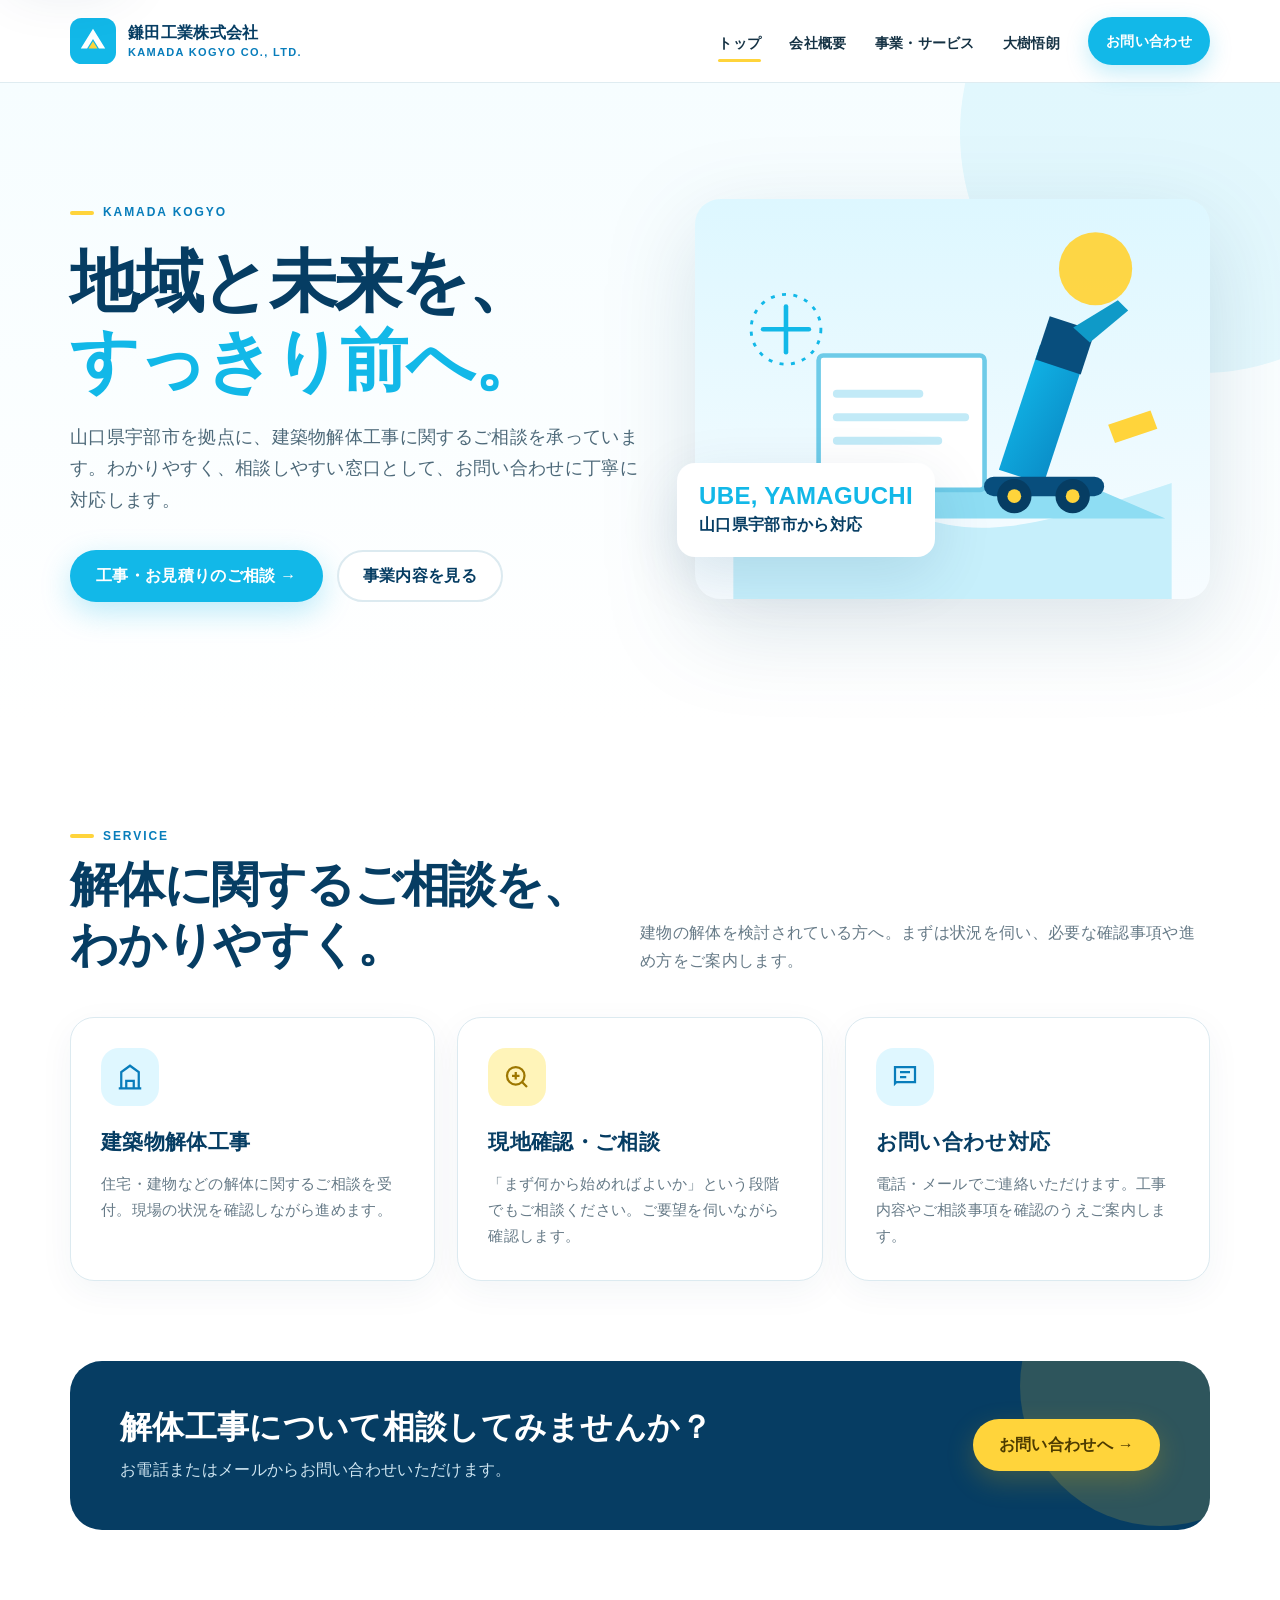
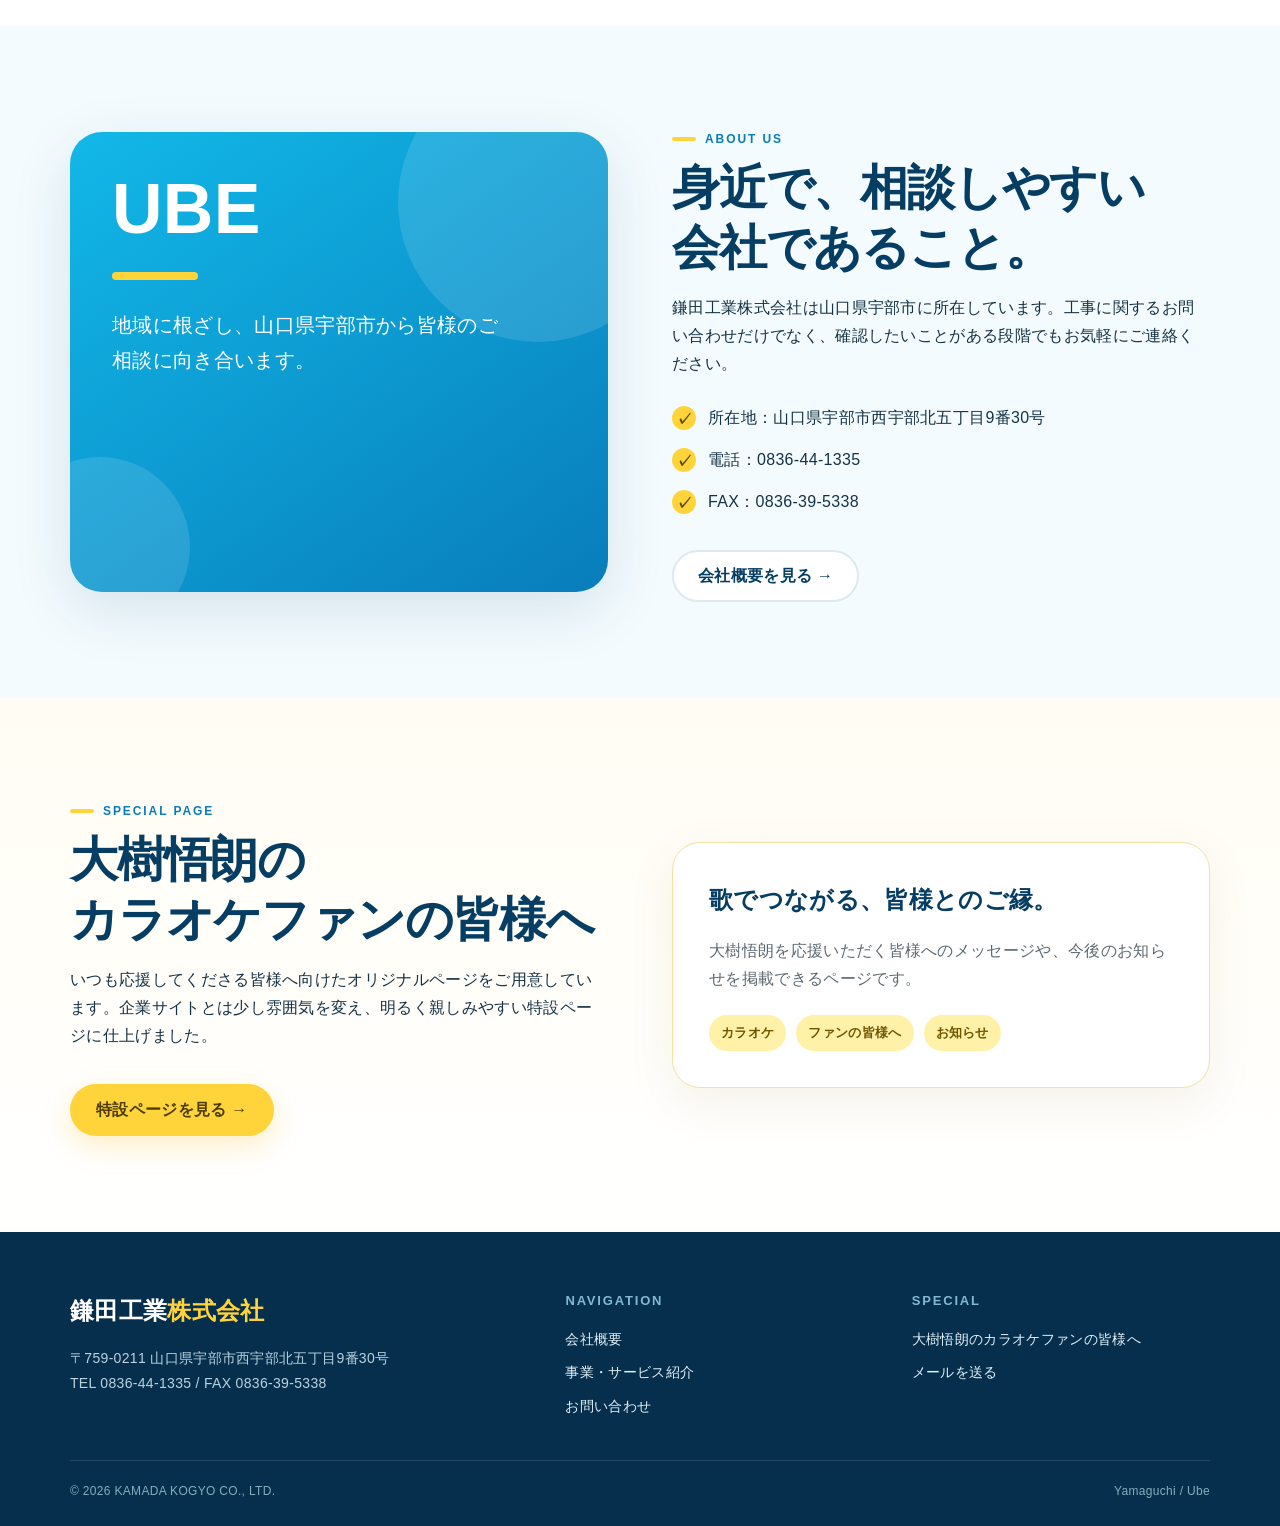
==== index.html @ 9b5a7786 "Add files via upload" ====
<!doctype html><html lang="ja"><head><meta charset="utf-8"><meta name="viewport" content="width=device-width,initial-scale=1"><meta name="description" content="山口県宇部市の鎌田工業株式会社。建築物解体工事に関するご相談を承ります。"><title>鎌田工業株式会社｜山口県宇部市</title><link rel="icon" href="assets/img/logo-mark.svg" type="image/svg+xml"><link rel="stylesheet" href="assets/css/style.css"></head><body>
<a class="skip-link" href="#main">本文へ移動</a>
<header class="site-header"><div class="container header-inner"><a class="brand" href="index.html"><img src="assets/img/logo-mark.svg" alt=""><span class="brand-text">鎌田工業株式会社<small>KAMADA KOGYO CO., LTD.</small></span></a><button class="menu-btn" aria-label="メニューを開く" aria-expanded="false"><span></span></button><nav class="nav" aria-label="メインナビゲーション"><a href="index.html" aria-current="page">トップ</a><a href="company.html">会社概要</a><a href="services.html">事業・サービス</a><a href="karaoke.html">大樹悟朗</a><a class="nav-contact" href="contact.html">お問い合わせ</a></nav></div></header>
<main id="main">
<section class="hero"><div class="container hero-grid"><div><div class="eyebrow">KAMADA KOGYO</div><h1>地域と未来を、<br><span class="accent">すっきり前へ。</span></h1><p class="hero-copy">山口県宇部市を拠点に、建築物解体工事に関するご相談を承っています。わかりやすく、相談しやすい窓口として、お問い合わせに丁寧に対応します。</p><div class="hero-actions"><a class="btn btn-primary" href="contact.html">工事・お見積りのご相談 →</a><a class="btn btn-secondary" href="services.html">事業内容を見る</a></div></div><div class="hero-art"><img src="assets/img/hero-illustration.svg" alt="建物と重機をモチーフにしたイラスト"><div class="hero-badge"><strong>UBE, YAMAGUCHI</strong>山口県宇部市から対応</div></div></div></section>
<section class="section"><div class="container"><div class="section-head reveal"><div><div class="eyebrow">SERVICE</div><h2 class="section-title">解体に関するご相談を、<br>わかりやすく。</h2></div><p class="section-lead">建物の解体を検討されている方へ。まずは状況を伺い、必要な確認事項や進め方をご案内します。</p></div><div class="cards"><article class="card reveal"><div class="icon-box"><svg width="30" height="30" viewBox="0 0 24 24" fill="none" stroke="currentColor" stroke-width="1.8"><path d="M3 21h18M5 21V8l7-5 7 5v13M9 21v-6h6v6"/></svg></div><h3>建築物解体工事</h3><p>住宅・建物などの解体に関するご相談を受付。現場の状況を確認しながら進めます。</p></article><article class="card reveal"><div class="icon-box yellow"><svg width="30" height="30" viewBox="0 0 24 24" fill="none" stroke="currentColor" stroke-width="1.8"><circle cx="11" cy="11" r="7"/><path d="m20 20-4-4M11 8v6M8 11h6"/></svg></div><h3>現地確認・ご相談</h3><p>「まず何から始めればよいか」という段階でもご相談ください。ご要望を伺いながら確認します。</p></article><article class="card reveal"><div class="icon-box"><svg width="30" height="30" viewBox="0 0 24 24" fill="none" stroke="currentColor" stroke-width="1.8"><path d="M4 4h16v12H5.2L4 17.2V4Z"/><path d="M8 8h8M8 12h5"/></svg></div><h3>お問い合わせ対応</h3><p>電話・メールでご連絡いただけます。工事内容やご相談事項を確認のうえご案内します。</p></article></div>
<div class="cta reveal"><div><h2>解体工事について相談してみませんか？</h2><p>お電話またはメールからお問い合わせいただけます。</p></div><a class="btn btn-yellow" href="contact.html">お問い合わせへ →</a></div></div></section>
<section class="section section-alt"><div class="container split"><div class="visual-panel reveal"><div class="big">UBE</div><div class="line"></div><p>地域に根ざし、山口県宇部市から皆様のご相談に向き合います。</p></div><div class="reveal"><div class="eyebrow">ABOUT US</div><h2 class="section-title">身近で、相談しやすい<br>会社であること。</h2><p>鎌田工業株式会社は山口県宇部市に所在しています。工事に関するお問い合わせだけでなく、確認したいことがある段階でもお気軽にご連絡ください。</p><ul class="list-check"><li>所在地：山口県宇部市西宇部北五丁目9番30号</li><li>電話：0836-44-1335</li><li>FAX：0836-39-5338</li></ul><div class="hero-actions"><a class="btn btn-secondary" href="company.html">会社概要を見る →</a></div></div></div></section>
<section class="section section-yellow"><div class="container split"><div class="reveal"><div class="eyebrow">SPECIAL PAGE</div><h2 class="section-title">大樹悟朗の<br>カラオケファンの皆様へ</h2><p>いつも応援してくださる皆様へ向けたオリジナルページをご用意しています。企業サイトとは少し雰囲気を変え、明るく親しみやすい特設ページに仕上げました。</p><div class="hero-actions"><a class="btn btn-yellow" href="karaoke.html">特設ページを見る →</a></div></div><div class="karaoke-message reveal"><h2>歌でつながる、皆様とのご縁。</h2><p>大樹悟朗を応援いただく皆様へのメッセージや、今後のお知らせを掲載できるページです。</p><div class="karaoke-tags"><span class="tag">カラオケ</span><span class="tag">ファンの皆様へ</span><span class="tag">お知らせ</span></div></div></div></section>
</main>
<footer class="site-footer"><div class="container"><div class="footer-grid"><div><div class="footer-brand">鎌田工業<span>株式会社</span></div><p class="footer-copy">〒759-0211 山口県宇部市西宇部北五丁目9番30号<br>TEL 0836-44-1335 / FAX 0836-39-5338</p></div><div><div class="footer-title">Navigation</div><div class="footer-links"><a href="company.html">会社概要</a><a href="services.html">事業・サービス紹介</a><a href="contact.html">お問い合わせ</a></div></div><div><div class="footer-title">Special</div><div class="footer-links"><a href="karaoke.html">大樹悟朗のカラオケファンの皆様へ</a><a href="mailto:spqg9fp9@honey.ocn.ne.jp">メールを送る</a></div></div></div><div class="footer-bottom"><span>© <span data-year></span> KAMADA KOGYO CO., LTD.</span><span>Yamaguchi / Ube</span></div></div></footer><script src="assets/js/main.js"></script></body></html>
---- assets/css/style.css ----
:root {
  --blue-900:#063d63;
  --blue-800:#07547e;
  --blue-700:#087dbb;
  --blue-500:#12b8e8;
  --blue-300:#79daf3;
  --blue-100:#dff7ff;
  --blue-050:#f3fbfe;
  --yellow:#ffd43b;
  --yellow-deep:#f0b400;
  --ink:#153244;
  --muted:#667a87;
  --line:#dceaf0;
  --white:#fff;
  --shadow:0 18px 60px rgba(6,61,99,.12);
  --radius:24px;
  --radius-sm:16px;
  --container:min(1140px, calc(100% - 40px));
}
*{box-sizing:border-box}
html{scroll-behavior:smooth}
body{margin:0;font-family:-apple-system,BlinkMacSystemFont,"Hiragino Kaku Gothic ProN","Yu Gothic",Meiryo,sans-serif;color:var(--ink);background:#fff;line-height:1.75;letter-spacing:.02em}
a{color:inherit;text-decoration:none}
img,svg{display:block;max-width:100%}
button,input,textarea,select{font:inherit}
.container{width:var(--container);margin-inline:auto}
.skip-link{position:fixed;left:12px;top:-80px;background:#fff;padding:10px 14px;z-index:1000;border-radius:8px;box-shadow:var(--shadow)}
.skip-link:focus{top:12px}
.site-header{position:sticky;top:0;z-index:100;background:rgba(255,255,255,.92);backdrop-filter:blur(16px);border-bottom:1px solid rgba(220,234,240,.9)}
.header-inner{min-height:82px;display:flex;align-items:center;justify-content:space-between;gap:24px}
.brand{display:flex;align-items:center;gap:12px;font-weight:900;line-height:1.1;color:var(--blue-900)}
.brand img{width:46px;height:46px}
.brand small{display:block;color:var(--blue-700);font-size:11px;letter-spacing:.12em;margin-top:5px;font-weight:800}
.nav{display:flex;align-items:center;gap:28px;font-size:14px;font-weight:800}
.nav a{position:relative;padding:29px 0 25px}
.nav a::after{content:"";position:absolute;left:0;right:100%;bottom:18px;height:3px;border-radius:2px;background:var(--yellow);transition:.25s}
.nav a:hover::after,.nav a[aria-current="page"]::after{right:0}
.nav-contact{background:var(--blue-500);color:white!important;padding:12px 18px!important;border-radius:999px;box-shadow:0 8px 22px rgba(18,184,232,.25)}
.nav-contact::after{display:none}
.menu-btn{display:none;border:0;background:var(--blue-100);width:46px;height:46px;border-radius:14px;align-items:center;justify-content:center;cursor:pointer;color:var(--blue-900)}
.menu-btn span,.menu-btn::before,.menu-btn::after{content:"";display:block;width:22px;height:2px;background:currentColor;border-radius:2px;transition:.25s}
.menu-btn span{margin:5px 0}
.menu-btn.active span{opacity:0}
.menu-btn.active::before{transform:translateY(7px) rotate(45deg)}
.menu-btn.active::after{transform:translateY(-7px) rotate(-45deg)}
.hero{overflow:hidden;background:linear-gradient(180deg,#f6fdff 0%,#fff 100%);position:relative}
.hero::before{content:"";position:absolute;width:480px;height:480px;border-radius:50%;background:rgba(18,184,232,.09);right:-160px;top:-190px}
.hero-grid{min-height:640px;display:grid;grid-template-columns:1.05fr .95fr;align-items:center;gap:56px;padding:76px 0 84px}
.eyebrow{display:inline-flex;align-items:center;gap:9px;font-size:12px;font-weight:900;letter-spacing:.16em;color:var(--blue-700);text-transform:uppercase}
.eyebrow::before{content:"";width:24px;height:4px;border-radius:4px;background:var(--yellow)}
h1{font-size:clamp(38px,6vw,68px);line-height:1.16;letter-spacing:-.035em;margin:18px 0 22px;color:var(--blue-900)}
.hero h1 .accent{color:var(--blue-500);position:relative;display:inline-block}
.hero h1 .accent::after{content:"";position:absolute;left:2px;right:2px;bottom:4px;height:12px;background:var(--yellow);z-index:-1;opacity:.75}
.hero-copy{font-size:18px;max-width:650px;color:#4d6979}
.hero-actions{display:flex;flex-wrap:wrap;gap:14px;margin-top:34px}
.btn{display:inline-flex;align-items:center;justify-content:center;gap:10px;min-height:52px;padding:0 24px;border-radius:999px;font-weight:900;border:2px solid transparent;transition:.2s;cursor:pointer}
.btn:hover{transform:translateY(-2px)}
.btn-primary{background:var(--blue-500);color:white;box-shadow:0 10px 30px rgba(18,184,232,.28)}
.btn-secondary{background:white;border-color:var(--line);color:var(--blue-900)}
.btn-yellow{background:var(--yellow);color:#4d3b00;box-shadow:0 10px 28px rgba(240,180,0,.22)}
.hero-art{position:relative}
.hero-art img{width:100%;filter:drop-shadow(0 28px 45px rgba(6,61,99,.14))}
.hero-badge{position:absolute;left:-18px;bottom:42px;background:white;padding:18px 22px;border-radius:18px;box-shadow:var(--shadow);font-weight:900;color:var(--blue-900)}
.hero-badge strong{display:block;color:var(--blue-500);font-size:24px;line-height:1.25}
.section{padding:96px 0}
.section-alt{background:var(--blue-050)}
.section-yellow{background:linear-gradient(180deg,#fffdf3 0%,#fff 100%)}
.section-head{display:flex;justify-content:space-between;align-items:end;gap:30px;margin-bottom:42px}
.section-title{margin:8px 0 0;font-size:clamp(30px,4.8vw,48px);line-height:1.25;letter-spacing:-.025em;color:var(--blue-900)}
.section-lead{max-width:570px;color:var(--muted);margin:0}
.cards{display:grid;grid-template-columns:repeat(3,1fr);gap:22px}
.card{background:white;border:1px solid var(--line);border-radius:var(--radius);padding:30px;box-shadow:0 10px 35px rgba(6,61,99,.05);transition:.25s}
.card:hover{transform:translateY(-4px);box-shadow:var(--shadow)}
.icon-box{width:58px;height:58px;border-radius:18px;background:var(--blue-100);display:grid;place-items:center;margin-bottom:18px;color:var(--blue-700)}
.icon-box.yellow{background:#fff4b9;color:#9d7700}
.card h3{font-size:21px;margin:0 0 10px;color:var(--blue-900)}
.card p{margin:0;color:var(--muted);font-size:15px}
.split{display:grid;grid-template-columns:1fr 1fr;gap:64px;align-items:center}
.visual-panel{min-height:460px;border-radius:32px;background:linear-gradient(145deg,var(--blue-500),var(--blue-700));position:relative;overflow:hidden;padding:42px;color:white;box-shadow:var(--shadow)}
.visual-panel::before,.visual-panel::after{content:"";position:absolute;border-radius:50%;background:rgba(255,255,255,.12)}
.visual-panel::before{width:280px;height:280px;right:-70px;top:-70px}
.visual-panel::after{width:180px;height:180px;left:-60px;bottom:-45px}
.visual-panel .big{font-size:70px;font-weight:900;line-height:1;position:relative;z-index:1}
.visual-panel .line{width:86px;height:8px;border-radius:999px;background:var(--yellow);margin:28px 0;position:relative;z-index:1}
.visual-panel p{font-size:20px;max-width:390px;position:relative;z-index:1;margin:0}
.list-check{list-style:none;padding:0;margin:26px 0 0;display:grid;gap:14px}
.list-check li{display:flex;gap:12px;align-items:flex-start}
.list-check li::before{content:"✓";flex:0 0 24px;height:24px;border-radius:50%;display:grid;place-items:center;background:var(--yellow);font-weight:900;color:#614a00;margin-top:2px}
.cta{margin-top:80px;background:var(--blue-900);border-radius:32px;padding:46px 50px;color:white;display:flex;align-items:center;justify-content:space-between;gap:30px;overflow:hidden;position:relative}
.cta::after{content:"";position:absolute;width:280px;height:280px;border-radius:50%;right:-90px;top:-115px;background:rgba(255,212,59,.16)}
.cta h2{margin:0 0 8px;font-size:32px;line-height:1.3;position:relative;z-index:1}
.cta p{margin:0;color:#cee5f1;position:relative;z-index:1}
.cta .btn{position:relative;z-index:1;white-space:nowrap}
.page-hero{background:linear-gradient(135deg,var(--blue-050),#fff);padding:84px 0 66px;border-bottom:1px solid var(--line)}
.page-hero h1{font-size:clamp(38px,5.5vw,58px);margin-bottom:12px}
.breadcrumb{font-size:13px;color:var(--muted);display:flex;gap:8px;flex-wrap:wrap;margin-bottom:16px}
.breadcrumb a{color:var(--blue-700);font-weight:700}
.data-table{width:100%;border-collapse:separate;border-spacing:0;border:1px solid var(--line);border-radius:20px;overflow:hidden;background:white}
.data-table th,.data-table td{padding:20px 24px;border-bottom:1px solid var(--line);vertical-align:top}
.data-table tr:last-child th,.data-table tr:last-child td{border-bottom:0}
.data-table th{width:190px;background:var(--blue-050);text-align:left;color:var(--blue-900)}
.map-card{margin-top:28px;padding:26px;background:white;border:1px solid var(--line);border-radius:20px}
.map-card h3{margin:0 0 8px}
.service-block{display:grid;grid-template-columns:100px 1fr;gap:28px;padding:34px 0;border-bottom:1px solid var(--line)}
.service-block:last-child{border-bottom:0}
.service-no{font-size:54px;font-weight:900;color:var(--blue-100);line-height:1}
.service-block h2{margin:0 0 10px;font-size:28px;color:var(--blue-900)}
.service-block p{margin:0;color:var(--muted)}
.flow{display:grid;grid-template-columns:repeat(4,1fr);gap:18px;counter-reset:step}
.flow-item{background:white;border:1px solid var(--line);border-radius:20px;padding:26px;position:relative}
.flow-item::before{counter-increment:step;content:"0" counter(step);display:block;font-size:13px;font-weight:900;color:var(--blue-500);letter-spacing:.12em;margin-bottom:13px}
.flow-item h3{margin:0 0 7px;color:var(--blue-900)}
.flow-item p{margin:0;color:var(--muted);font-size:14px}
.contact-grid{display:grid;grid-template-columns:.85fr 1.15fr;gap:38px;align-items:start}
.contact-panel{background:var(--blue-900);color:white;border-radius:28px;padding:34px;position:sticky;top:112px}
.contact-panel h2{margin:0 0 14px;font-size:28px}
.contact-panel p{color:#cfe3ef;margin-bottom:26px}
.contact-link{display:flex;align-items:center;gap:14px;background:rgba(255,255,255,.08);border:1px solid rgba(255,255,255,.14);padding:18px;border-radius:16px;margin-top:12px}
.contact-link strong{display:block;font-size:18px}.contact-link small{color:#cfe3ef}
.form-card{background:white;border:1px solid var(--line);border-radius:28px;padding:36px;box-shadow:0 12px 40px rgba(6,61,99,.06)}
.form-row{display:grid;grid-template-columns:1fr 1fr;gap:18px}
.field{margin-bottom:20px}
.field label{display:block;font-weight:800;margin-bottom:8px;color:var(--blue-900)}
.required{color:#d34848;font-size:12px;margin-left:6px}
.field input,.field textarea,.field select{width:100%;border:1px solid #cbdde5;border-radius:13px;padding:13px 15px;background:#fbfdfe;color:var(--ink);outline:none;transition:.2s}
.field input:focus,.field textarea:focus,.field select:focus{border-color:var(--blue-500);box-shadow:0 0 0 4px rgba(18,184,232,.1);background:white}
.field textarea{min-height:180px;resize:vertical}
.form-note{font-size:13px;color:var(--muted);margin-top:15px}
.karaoke-hero{background:linear-gradient(135deg,#f0fbff 0%,#fff9cf 100%);overflow:hidden}
.karaoke-grid{min-height:620px;display:grid;grid-template-columns:1fr 1fr;align-items:center;gap:48px;padding:70px 0}
.karaoke-title{font-size:clamp(42px,6vw,72px);line-height:1.05;margin:12px 0 24px;color:var(--blue-900)}
.karaoke-title span{display:block;color:var(--yellow-deep);font-size:.52em;letter-spacing:.03em;margin-top:12px}
.karaoke-message{background:white;border:1px solid #f1e2a3;border-radius:28px;padding:36px;box-shadow:0 15px 48px rgba(117,87,0,.08)}
.karaoke-message h2{margin:0 0 14px;color:var(--blue-900)}
.karaoke-message p{color:#5d6970}
.karaoke-tags{display:flex;gap:10px;flex-wrap:wrap;margin-top:22px}
.tag{padding:7px 12px;border-radius:999px;background:#fff2a8;font-size:13px;font-weight:800;color:#715600}
.notice-box{border:1px dashed var(--blue-300);background:var(--blue-050);border-radius:18px;padding:22px;color:var(--muted)}
.site-footer{background:#052f4d;color:white;padding:58px 0 24px;margin-top:0}
.footer-grid{display:grid;grid-template-columns:1.2fr .8fr .8fr;gap:48px}
.footer-brand{font-size:24px;font-weight:900;margin-bottom:12px}.footer-brand span{color:var(--yellow)}
.footer-copy{color:#bad3df;font-size:14px;max-width:470px}
.footer-title{font-size:13px;letter-spacing:.14em;text-transform:uppercase;color:#82b9d0;font-weight:900;margin-bottom:14px}
.footer-links{display:grid;gap:9px;font-size:14px;color:#e3f2f8}
.footer-bottom{border-top:1px solid rgba(255,255,255,.12);margin-top:42px;padding-top:20px;color:#86aebe;font-size:12px;display:flex;justify-content:space-between;gap:20px;flex-wrap:wrap}
.reveal{opacity:0;transform:translateY(20px);transition:.7s ease}
.reveal.visible{opacity:1;transform:none}
@media (max-width:900px){
  :root{--container:min(100% - 28px, 760px)}
  .header-inner{min-height:72px}.brand img{width:40px;height:40px}.brand{font-size:15px}.brand small{font-size:9px}
  .menu-btn{display:flex;flex-direction:column}.nav{position:absolute;top:72px;left:14px;right:14px;background:white;border:1px solid var(--line);border-radius:20px;padding:12px;box-shadow:var(--shadow);display:none;align-items:stretch;gap:2px}.nav.open{display:flex}.nav a{padding:13px 15px;border-radius:12px}.nav a:hover{background:var(--blue-050)}.nav a::after{display:none}.nav-contact{text-align:center;margin-top:5px}
  .hero-grid,.split,.karaoke-grid,.contact-grid{grid-template-columns:1fr}.hero-grid{padding:58px 0 70px;gap:30px}.hero-art{max-width:650px;margin:auto}.hero-badge{left:10px;bottom:20px}.section{padding:72px 0}.cards{grid-template-columns:1fr}.split{gap:36px}.visual-panel{min-height:360px}.section-head{align-items:start;flex-direction:column}.cta{padding:34px;flex-direction:column;align-items:flex-start}.flow{grid-template-columns:1fr 1fr}.contact-panel{position:static}.footer-grid{grid-template-columns:1fr 1fr}.footer-grid>div:first-child{grid-column:1/-1}
}
@media (max-width:600px){
  :root{--container:calc(100% - 24px)}
  body{font-size:15px}.header-inner{gap:12px}.brand-text{max-width:220px}.hero-grid{min-height:auto}.hero-copy{font-size:16px}.hero-actions .btn{width:100%}.hero-badge{font-size:12px;padding:13px 15px}.hero-badge strong{font-size:18px}.section{padding:58px 0}.section-title{font-size:31px}.card{padding:24px}.visual-panel{min-height:320px;padding:30px}.visual-panel .big{font-size:52px}.visual-panel p{font-size:17px}.cta{margin-top:54px;padding:28px 24px;border-radius:24px}.cta h2{font-size:26px}.cta .btn{width:100%}.page-hero{padding:56px 0 45px}.data-table,.data-table tbody,.data-table tr,.data-table th,.data-table td{display:block}.data-table th{width:auto;padding-bottom:8px;border-bottom:0}.data-table td{padding-top:8px}.service-block{grid-template-columns:1fr;gap:10px}.service-no{font-size:36px}.flow{grid-template-columns:1fr}.form-row{grid-template-columns:1fr;gap:0}.form-card{padding:24px}.karaoke-grid{padding:55px 0}.karaoke-message{padding:26px}.footer-grid{grid-template-columns:1fr}.footer-grid>div:first-child{grid-column:auto}
}
@media (prefers-reduced-motion:reduce){*{scroll-behavior:auto!important}.reveal{opacity:1;transform:none;transition:none}.btn,.card{transition:none}}
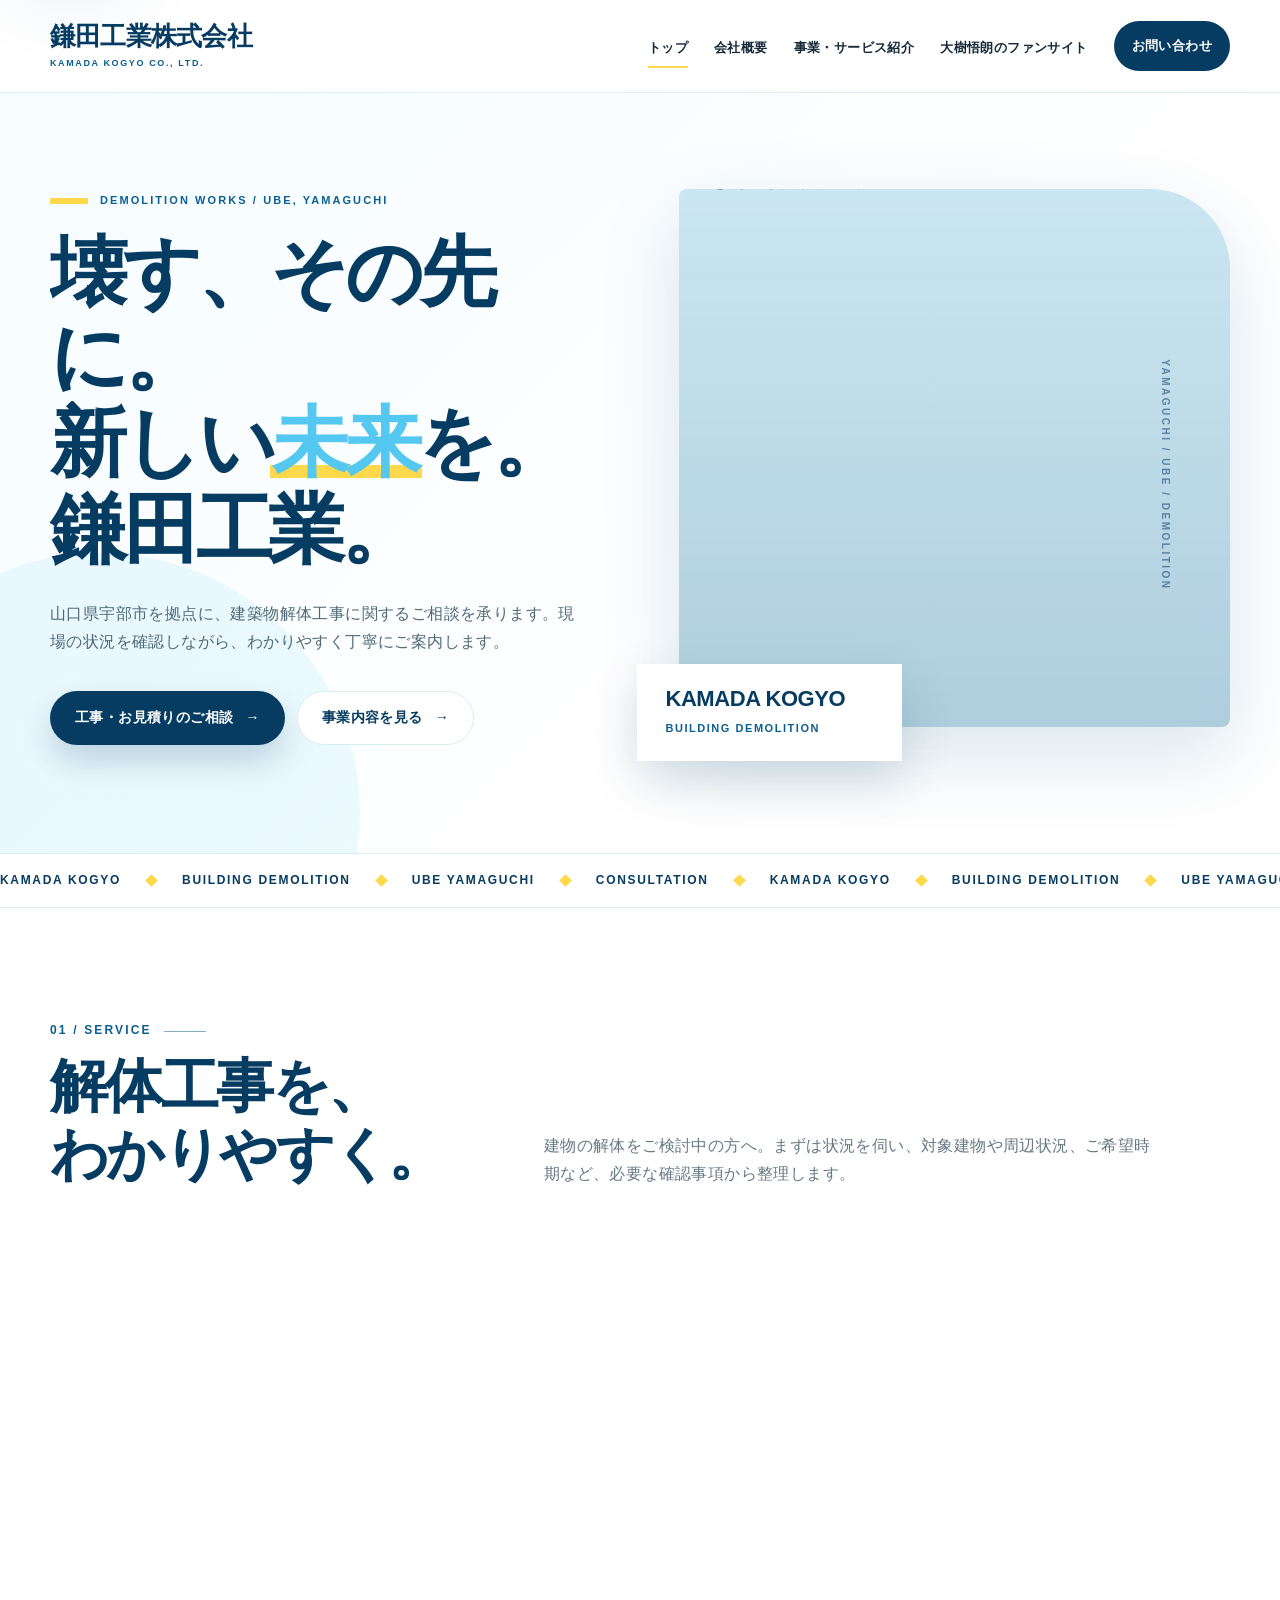
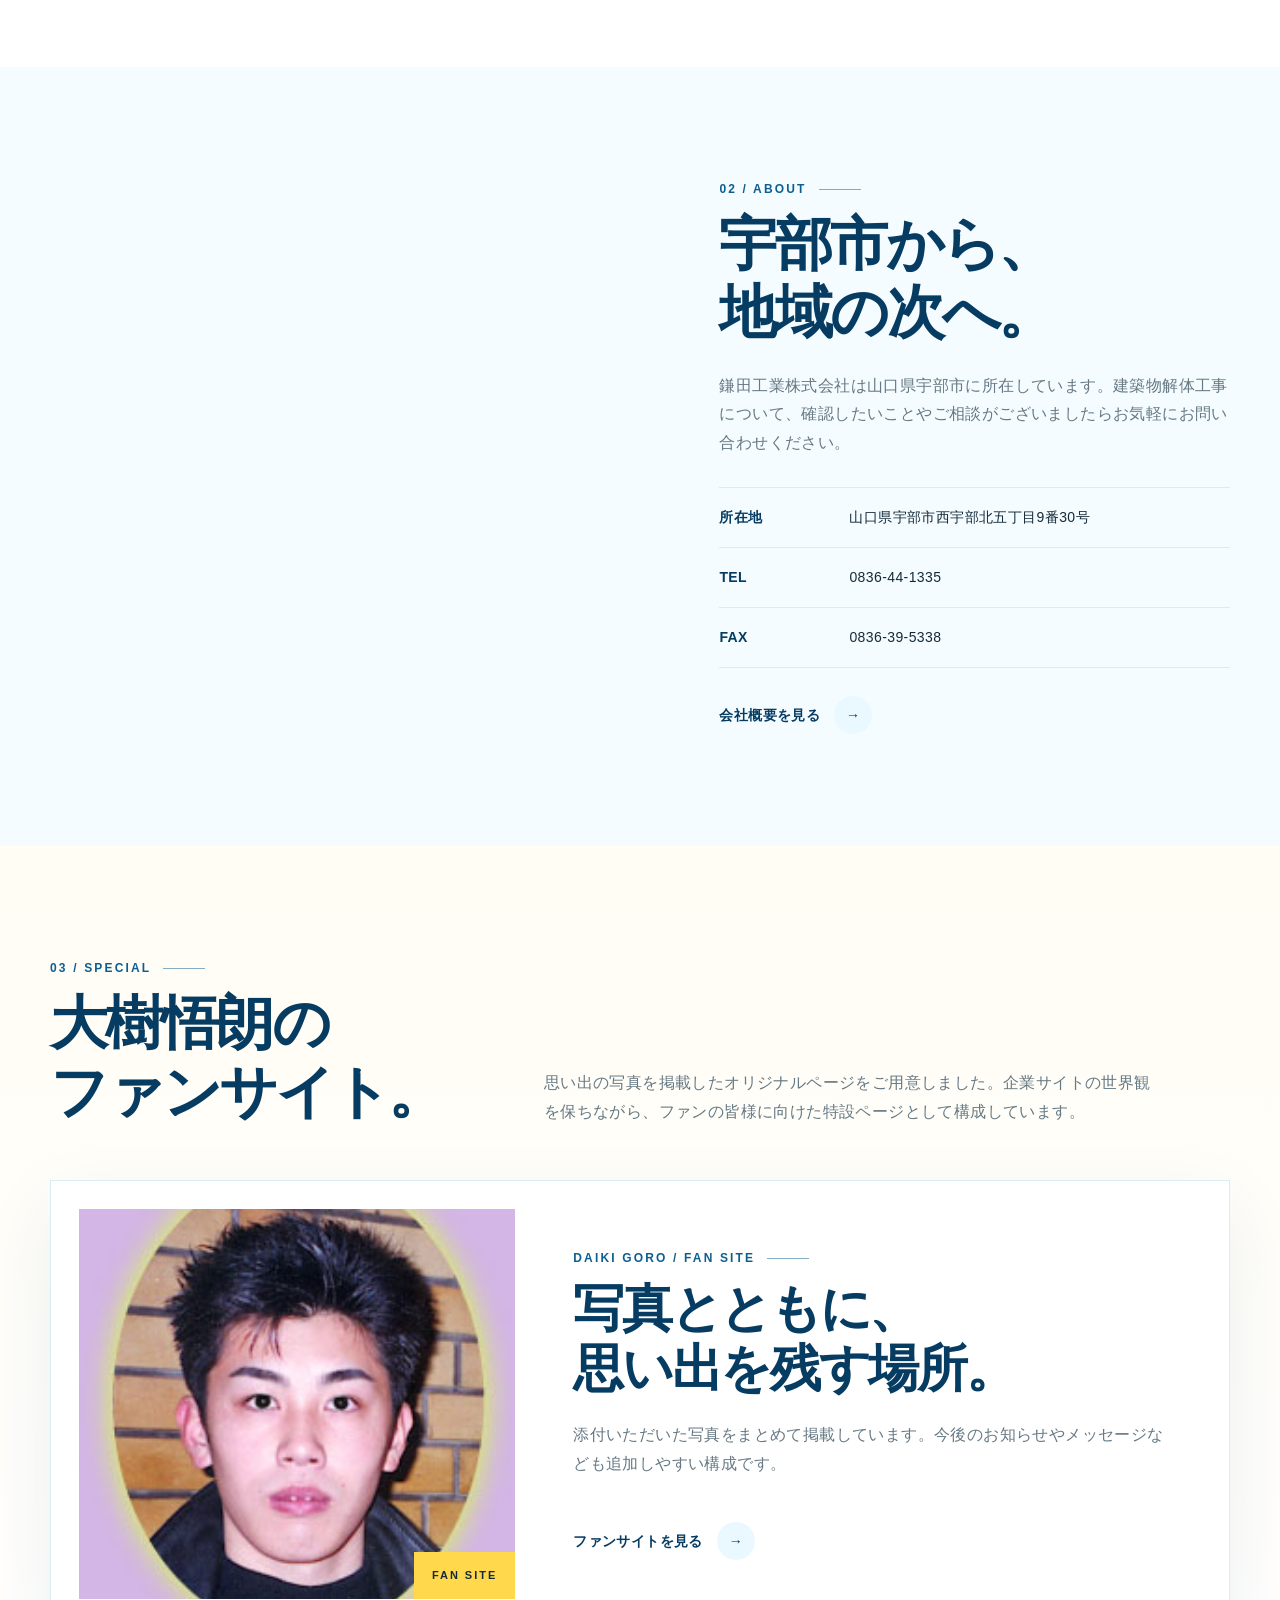
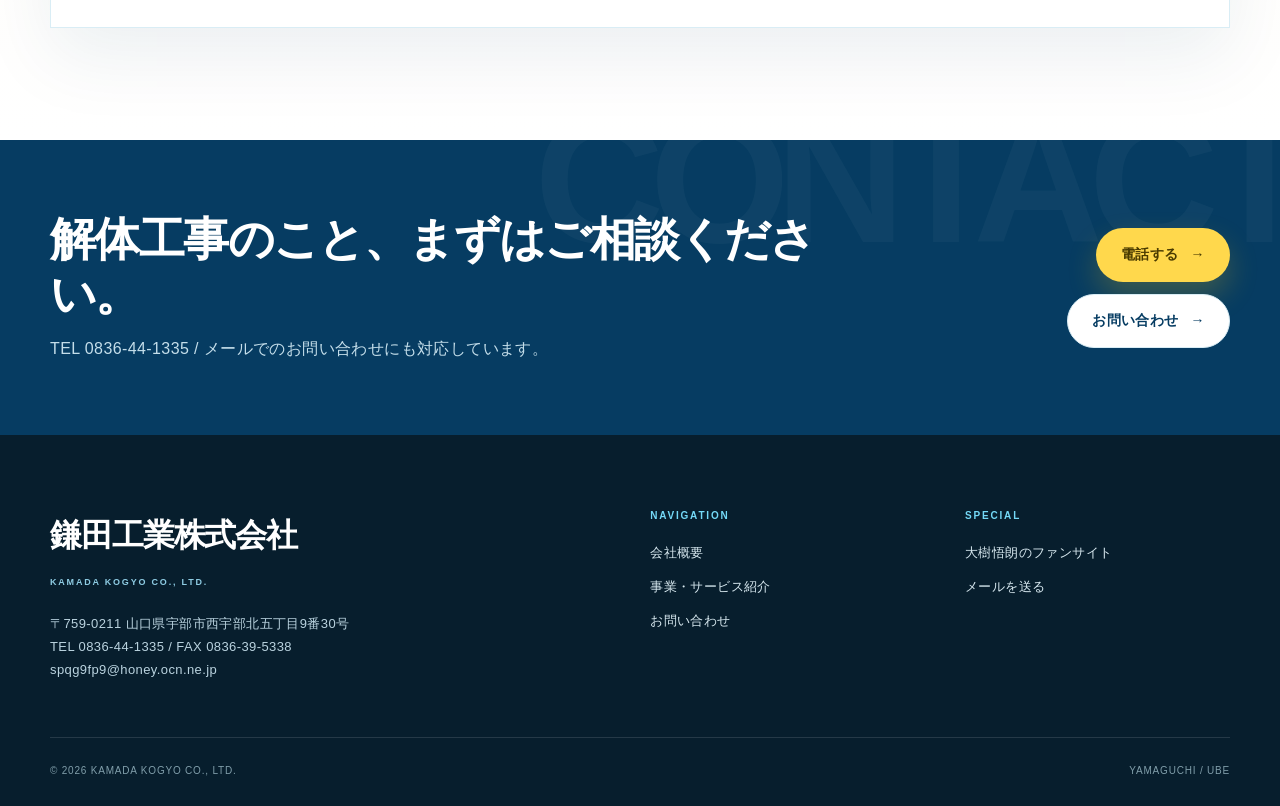
==== commit 8fa146fb: "Add files via upload" ====
--- a/index.html
+++ b/index.html
@@ -1,11 +1,34 @@
-<!doctype html><html lang="ja"><head><meta charset="utf-8"><meta name="viewport" content="width=device-width,initial-scale=1"><meta name="description" content="山口県宇部市の鎌田工業株式会社。建築物解体工事に関するご相談を承ります。"><title>鎌田工業株式会社｜山口県宇部市</title><link rel="icon" href="assets/img/logo-mark.svg" type="image/svg+xml"><link rel="stylesheet" href="assets/css/style.css"></head><body>
-<a class="skip-link" href="#main">本文へ移動</a>
-<header class="site-header"><div class="container header-inner"><a class="brand" href="index.html"><img src="assets/img/logo-mark.svg" alt=""><span class="brand-text">鎌田工業株式会社<small>KAMADA KOGYO CO., LTD.</small></span></a><button class="menu-btn" aria-label="メニューを開く" aria-expanded="false"><span></span></button><nav class="nav" aria-label="メインナビゲーション"><a href="index.html" aria-current="page">トップ</a><a href="company.html">会社概要</a><a href="services.html">事業・サービス</a><a href="karaoke.html">大樹悟朗</a><a class="nav-contact" href="contact.html">お問い合わせ</a></nav></div></header>
+<!doctype html>
+<html lang="ja">
+<head>
+<meta charset="utf-8"><meta name="viewport" content="width=device-width,initial-scale=1">
+<meta name="description" content="山口県宇部市の鎌田工業株式会社。建築物解体工事のご相談・お問い合わせを承ります。">
+<title>鎌田工業株式会社｜山口県宇部市・建築物解体工事</title>
+<link rel="preconnect" href="https://images.unsplash.com">
+<link rel="stylesheet" href="assets/css/style.css">
+</head>
+<body>
+<div class="scroll-progress" aria-hidden="true"></div><a class="skip-link" href="#main">本文へ移動</a>
+<header class="site-header"><div class="container header-inner">
+<a class="brand" href="index.html"><span class="brand-main">鎌田工業株式会社</span><span class="brand-sub">KAMADA KOGYO CO., LTD.</span></a>
+<button class="menu-btn" type="button" aria-label="メニューを開く" aria-expanded="false"><span></span></button>
+<nav class="nav" aria-label="メインナビゲーション"><a href="index.html" aria-current="page">トップ</a><a href="company.html">会社概要</a><a href="services.html">事業・サービス紹介</a><a href="karaoke.html">大樹悟朗のファンサイト</a><a class="nav-contact" href="contact.html">お問い合わせ</a></nav>
+</div></header>
 <main id="main">
-<section class="hero"><div class="container hero-grid"><div><div class="eyebrow">KAMADA KOGYO</div><h1>地域と未来を、<br><span class="accent">すっきり前へ。</span></h1><p class="hero-copy">山口県宇部市を拠点に、建築物解体工事に関するご相談を承っています。わかりやすく、相談しやすい窓口として、お問い合わせに丁寧に対応します。</p><div class="hero-actions"><a class="btn btn-primary" href="contact.html">工事・お見積りのご相談 →</a><a class="btn btn-secondary" href="services.html">事業内容を見る</a></div></div><div class="hero-art"><img src="assets/img/hero-illustration.svg" alt="建物と重機をモチーフにしたイラスト"><div class="hero-badge"><strong>UBE, YAMAGUCHI</strong>山口県宇部市から対応</div></div></div></section>
-<section class="section"><div class="container"><div class="section-head reveal"><div><div class="eyebrow">SERVICE</div><h2 class="section-title">解体に関するご相談を、<br>わかりやすく。</h2></div><p class="section-lead">建物の解体を検討されている方へ。まずは状況を伺い、必要な確認事項や進め方をご案内します。</p></div><div class="cards"><article class="card reveal"><div class="icon-box"><svg width="30" height="30" viewBox="0 0 24 24" fill="none" stroke="currentColor" stroke-width="1.8"><path d="M3 21h18M5 21V8l7-5 7 5v13M9 21v-6h6v6"/></svg></div><h3>建築物解体工事</h3><p>住宅・建物などの解体に関するご相談を受付。現場の状況を確認しながら進めます。</p></article><article class="card reveal"><div class="icon-box yellow"><svg width="30" height="30" viewBox="0 0 24 24" fill="none" stroke="currentColor" stroke-width="1.8"><circle cx="11" cy="11" r="7"/><path d="m20 20-4-4M11 8v6M8 11h6"/></svg></div><h3>現地確認・ご相談</h3><p>「まず何から始めればよいか」という段階でもご相談ください。ご要望を伺いながら確認します。</p></article><article class="card reveal"><div class="icon-box"><svg width="30" height="30" viewBox="0 0 24 24" fill="none" stroke="currentColor" stroke-width="1.8"><path d="M4 4h16v12H5.2L4 17.2V4Z"/><path d="M8 8h8M8 12h5"/></svg></div><h3>お問い合わせ対応</h3><p>電話・メールでご連絡いただけます。工事内容やご相談事項を確認のうえご案内します。</p></article></div>
-<div class="cta reveal"><div><h2>解体工事について相談してみませんか？</h2><p>お電話またはメールからお問い合わせいただけます。</p></div><a class="btn btn-yellow" href="contact.html">お問い合わせへ →</a></div></div></section>
-<section class="section section-alt"><div class="container split"><div class="visual-panel reveal"><div class="big">UBE</div><div class="line"></div><p>地域に根ざし、山口県宇部市から皆様のご相談に向き合います。</p></div><div class="reveal"><div class="eyebrow">ABOUT US</div><h2 class="section-title">身近で、相談しやすい<br>会社であること。</h2><p>鎌田工業株式会社は山口県宇部市に所在しています。工事に関するお問い合わせだけでなく、確認したいことがある段階でもお気軽にご連絡ください。</p><ul class="list-check"><li>所在地：山口県宇部市西宇部北五丁目9番30号</li><li>電話：0836-44-1335</li><li>FAX：0836-39-5338</li></ul><div class="hero-actions"><a class="btn btn-secondary" href="company.html">会社概要を見る →</a></div></div></div></section>
-<section class="section section-yellow"><div class="container split"><div class="reveal"><div class="eyebrow">SPECIAL PAGE</div><h2 class="section-title">大樹悟朗の<br>カラオケファンの皆様へ</h2><p>いつも応援してくださる皆様へ向けたオリジナルページをご用意しています。企業サイトとは少し雰囲気を変え、明るく親しみやすい特設ページに仕上げました。</p><div class="hero-actions"><a class="btn btn-yellow" href="karaoke.html">特設ページを見る →</a></div></div><div class="karaoke-message reveal"><h2>歌でつながる、皆様とのご縁。</h2><p>大樹悟朗を応援いただく皆様へのメッセージや、今後のお知らせを掲載できるページです。</p><div class="karaoke-tags"><span class="tag">カラオケ</span><span class="tag">ファンの皆様へ</span><span class="tag">お知らせ</span></div></div></div></section>
+<section class="home-hero"><div class="container hero-grid">
+<div class="hero-copy"><div class="kicker">DEMOLITION WORKS / UBE, YAMAGUCHI</div>
+<h1 class="hero-title"><span class="hero-line"><span>壊す、その先に。</span></span><span class="hero-line"><span>新しい<span class="highlight">未来</span>を。</span></span><span class="hero-line"><span>鎌田工業。</span></span></h1>
+<p class="hero-description">山口県宇部市を拠点に、建築物解体工事に関するご相談を承ります。現場の状況を確認しながら、わかりやすく丁寧にご案内します。</p>
+<div class="hero-actions"><a class="btn btn-primary" href="contact.html">工事・お見積りのご相談 <span class="arrow">→</span></a><a class="btn btn-outline" href="services.html">事業内容を見る <span class="arrow">→</span></a></div></div>
+<div class="hero-media"><div class="hero-yellow-block"></div><div class="hero-photo-frame"><img data-parallax=".025" src="https://images.unsplash.com/photo-1616551569669-b60598758c4f?auto=format&amp;fit=crop&amp;w=1600&amp;q=82" alt="重機を使用した解体現場のイメージ"></div><div class="hero-label"><strong>KAMADA KOGYO</strong><span>BUILDING DEMOLITION</span></div><div class="hero-sideword">YAMAGUCHI / UBE / DEMOLITION</div></div>
+</div></section>
+<div class="marquee" aria-hidden="true"><div class="marquee-track"><span>KAMADA KOGYO</span><span>BUILDING DEMOLITION</span><span>UBE YAMAGUCHI</span><span>CONSULTATION</span><span>KAMADA KOGYO</span><span>BUILDING DEMOLITION</span><span>UBE YAMAGUCHI</span><span>CONSULTATION</span></div></div>
+<section class="section"><div class="container"><div class="section-head"><div class="reveal"><div class="section-index">01 / SERVICE</div><h2 class="section-title">解体工事を、<br>わかりやすく。</h2></div><p class="section-lead reveal reveal-delay-1">建物の解体をご検討中の方へ。まずは状況を伺い、対象建物や周辺状況、ご希望時期など、必要な確認事項から整理します。</p></div>
+<div class="service-grid reveal-clip"><a class="service-card" href="services.html"><div class="service-no">01 / DEMOLITION</div><h3>建築物解体工事</h3><p>住宅・建物などの解体に関するご相談を受け付けています。</p></a><a class="service-card" href="services.html"><div class="service-no">02 / SITE CHECK</div><h3>現地確認・条件整理</h3><p>現場の状況や周辺環境、ご希望を確認しながら進め方を整理します。</p></a><a class="service-card" href="contact.html"><div class="service-no">03 / ESTIMATE</div><h3>お見積り・ご相談</h3><p>「何から始めればよいか」という段階でも、お電話・メールからご相談いただけます。</p></a></div></div></section>
+<section class="section section-soft"><div class="container photo-split"><div class="photo-panel reveal-clip"><img data-parallax=".05" src="https://images.unsplash.com/photo-1751989708564-e346e4160718?auto=format&amp;fit=crop&amp;w=1500&amp;q=80" alt="重機による建物解体のイメージ"><span class="photo-tag">DEMOLITION / HEAVY MACHINERY</span></div><div class="text-stack reveal"><div class="section-index">02 / ABOUT</div><h2 class="section-title">宇部市から、<br>地域の次へ。</h2><p>鎌田工業株式会社は山口県宇部市に所在しています。建築物解体工事について、確認したいことやご相談がございましたらお気軽にお問い合わせください。</p><ul class="fact-list"><li><strong>所在地</strong><span>山口県宇部市西宇部北五丁目9番30号</span></li><li><strong>TEL</strong><span>0836-44-1335</span></li><li><strong>FAX</strong><span>0836-39-5338</span></li></ul><a class="link-arrow" href="company.html">会社概要を見る <i>→</i></a></div></div></section>
+<section class="section section-yellow"><div class="container"><div class="section-head"><div class="reveal"><div class="section-index">03 / SPECIAL</div><h2 class="section-title">大樹悟朗の<br>ファンサイト。</h2></div><p class="section-lead reveal reveal-delay-1">思い出の写真を掲載したオリジナルページをご用意しました。企業サイトの世界観を保ちながら、ファンの皆様に向けた特設ページとして構成しています。</p></div>
+<div class="fan-teaser reveal"><div class="fan-teaser-photo"><img src="assets/img/daiki-goro-4.jpg" alt="大樹悟朗ファンサイト掲載写真"></div><div class="fan-teaser-copy"><div class="section-index">DAIKI GORO / FAN SITE</div><h2>写真とともに、<br>思い出を残す場所。</h2><p>添付いただいた写真をまとめて掲載しています。今後のお知らせやメッセージなども追加しやすい構成です。</p><a class="link-arrow" href="karaoke.html">ファンサイトを見る <i>→</i></a></div></div></div></section>
+<section class="cta-band"><div class="container cta-inner"><div><h2>解体工事のこと、まずはご相談ください。</h2><p>TEL 0836-44-1335 / メールでのお問い合わせにも対応しています。</p></div><div class="cta-actions"><a class="btn btn-yellow" href="tel:0836441335">電話する <span class="arrow">→</span></a><a class="btn btn-outline" href="contact.html">お問い合わせ <span class="arrow">→</span></a></div></div></section>
 </main>
-<footer class="site-footer"><div class="container"><div class="footer-grid"><div><div class="footer-brand">鎌田工業<span>株式会社</span></div><p class="footer-copy">〒759-0211 山口県宇部市西宇部北五丁目9番30号<br>TEL 0836-44-1335 / FAX 0836-39-5338</p></div><div><div class="footer-title">Navigation</div><div class="footer-links"><a href="company.html">会社概要</a><a href="services.html">事業・サービス紹介</a><a href="contact.html">お問い合わせ</a></div></div><div><div class="footer-title">Special</div><div class="footer-links"><a href="karaoke.html">大樹悟朗のカラオケファンの皆様へ</a><a href="mailto:spqg9fp9@honey.ocn.ne.jp">メールを送る</a></div></div></div><div class="footer-bottom"><span>© <span data-year></span> KAMADA KOGYO CO., LTD.</span><span>Yamaguchi / Ube</span></div></div></footer><script src="assets/js/main.js"></script></body></html>
+<footer class="site-footer"><div class="container"><div class="footer-top"><div><div class="footer-brand">鎌田工業株式会社<small>KAMADA KOGYO CO., LTD.</small></div><p class="footer-address">〒759-0211 山口県宇部市西宇部北五丁目9番30号<br>TEL 0836-44-1335 / FAX 0836-39-5338<br>spqg9fp9@honey.ocn.ne.jp</p></div><div><div class="footer-title">NAVIGATION</div><div class="footer-links"><a href="company.html">会社概要</a><a href="services.html">事業・サービス紹介</a><a href="contact.html">お問い合わせ</a></div></div><div><div class="footer-title">SPECIAL</div><div class="footer-links"><a href="karaoke.html">大樹悟朗のファンサイト</a><a href="mailto:spqg9fp9@honey.ocn.ne.jp">メールを送る</a></div></div></div><div class="footer-bottom"><span>© <span data-year></span> KAMADA KOGYO CO., LTD.</span><span>YAMAGUCHI / UBE</span></div></div></footer>
+<button class="to-top" type="button" aria-label="ページ上部へ">↑</button><script src="assets/js/main.js"></script></body></html>
--- a/assets/css/style.css
+++ b/assets/css/style.css
@@ -1,158 +1,166 @@
-:root {
-  --blue-900:#063d63;
-  --blue-800:#07547e;
-  --blue-700:#087dbb;
-  --blue-500:#12b8e8;
-  --blue-300:#79daf3;
-  --blue-100:#dff7ff;
-  --blue-050:#f3fbfe;
-  --yellow:#ffd43b;
-  --yellow-deep:#f0b400;
-  --ink:#153244;
-  --muted:#667a87;
-  --line:#dceaf0;
+:root{
+  --sky:#55c8f2;
+  --sky-bright:#74d9f7;
+  --sky-soft:#e9f9ff;
+  --sky-pale:#f5fcff;
+  --blue:#0c5f92;
+  --blue-deep:#063c62;
+  --navy:#0b2233;
+  --yellow:#ffd84c;
+  --yellow-soft:#fff6c5;
+  --ink:#142a39;
+  --muted:#667984;
+  --line:#d9edf5;
   --white:#fff;
-  --shadow:0 18px 60px rgba(6,61,99,.12);
-  --radius:24px;
-  --radius-sm:16px;
-  --container:min(1140px, calc(100% - 40px));
+  --shadow:0 28px 80px rgba(13,91,136,.16);
+  --container:min(1180px,calc(100% - 48px));
+  --header-h:92px;
 }
 *{box-sizing:border-box}
 html{scroll-behavior:smooth}
-body{margin:0;font-family:-apple-system,BlinkMacSystemFont,"Hiragino Kaku Gothic ProN","Yu Gothic",Meiryo,sans-serif;color:var(--ink);background:#fff;line-height:1.75;letter-spacing:.02em}
+body{margin:0;font-family:-apple-system,BlinkMacSystemFont,"Hiragino Kaku Gothic ProN","Yu Gothic",Meiryo,sans-serif;color:var(--ink);background:#fff;line-height:1.78;letter-spacing:.025em;-webkit-font-smoothing:antialiased}
+body.nav-open{overflow:hidden}
 a{color:inherit;text-decoration:none}
-img,svg{display:block;max-width:100%}
+img{display:block;max-width:100%}
 button,input,textarea,select{font:inherit}
+button{color:inherit}
 .container{width:var(--container);margin-inline:auto}
-.skip-link{position:fixed;left:12px;top:-80px;background:#fff;padding:10px 14px;z-index:1000;border-radius:8px;box-shadow:var(--shadow)}
-.skip-link:focus{top:12px}
-.site-header{position:sticky;top:0;z-index:100;background:rgba(255,255,255,.92);backdrop-filter:blur(16px);border-bottom:1px solid rgba(220,234,240,.9)}
-.header-inner{min-height:82px;display:flex;align-items:center;justify-content:space-between;gap:24px}
-.brand{display:flex;align-items:center;gap:12px;font-weight:900;line-height:1.1;color:var(--blue-900)}
-.brand img{width:46px;height:46px}
-.brand small{display:block;color:var(--blue-700);font-size:11px;letter-spacing:.12em;margin-top:5px;font-weight:800}
-.nav{display:flex;align-items:center;gap:28px;font-size:14px;font-weight:800}
-.nav a{position:relative;padding:29px 0 25px}
-.nav a::after{content:"";position:absolute;left:0;right:100%;bottom:18px;height:3px;border-radius:2px;background:var(--yellow);transition:.25s}
-.nav a:hover::after,.nav a[aria-current="page"]::after{right:0}
-.nav-contact{background:var(--blue-500);color:white!important;padding:12px 18px!important;border-radius:999px;box-shadow:0 8px 22px rgba(18,184,232,.25)}
-.nav-contact::after{display:none}
-.menu-btn{display:none;border:0;background:var(--blue-100);width:46px;height:46px;border-radius:14px;align-items:center;justify-content:center;cursor:pointer;color:var(--blue-900)}
-.menu-btn span,.menu-btn::before,.menu-btn::after{content:"";display:block;width:22px;height:2px;background:currentColor;border-radius:2px;transition:.25s}
-.menu-btn span{margin:5px 0}
-.menu-btn.active span{opacity:0}
-.menu-btn.active::before{transform:translateY(7px) rotate(45deg)}
-.menu-btn.active::after{transform:translateY(-7px) rotate(-45deg)}
-.hero{overflow:hidden;background:linear-gradient(180deg,#f6fdff 0%,#fff 100%);position:relative}
-.hero::before{content:"";position:absolute;width:480px;height:480px;border-radius:50%;background:rgba(18,184,232,.09);right:-160px;top:-190px}
-.hero-grid{min-height:640px;display:grid;grid-template-columns:1.05fr .95fr;align-items:center;gap:56px;padding:76px 0 84px}
-.eyebrow{display:inline-flex;align-items:center;gap:9px;font-size:12px;font-weight:900;letter-spacing:.16em;color:var(--blue-700);text-transform:uppercase}
-.eyebrow::before{content:"";width:24px;height:4px;border-radius:4px;background:var(--yellow)}
-h1{font-size:clamp(38px,6vw,68px);line-height:1.16;letter-spacing:-.035em;margin:18px 0 22px;color:var(--blue-900)}
-.hero h1 .accent{color:var(--blue-500);position:relative;display:inline-block}
-.hero h1 .accent::after{content:"";position:absolute;left:2px;right:2px;bottom:4px;height:12px;background:var(--yellow);z-index:-1;opacity:.75}
-.hero-copy{font-size:18px;max-width:650px;color:#4d6979}
-.hero-actions{display:flex;flex-wrap:wrap;gap:14px;margin-top:34px}
-.btn{display:inline-flex;align-items:center;justify-content:center;gap:10px;min-height:52px;padding:0 24px;border-radius:999px;font-weight:900;border:2px solid transparent;transition:.2s;cursor:pointer}
-.btn:hover{transform:translateY(-2px)}
-.btn-primary{background:var(--blue-500);color:white;box-shadow:0 10px 30px rgba(18,184,232,.28)}
-.btn-secondary{background:white;border-color:var(--line);color:var(--blue-900)}
-.btn-yellow{background:var(--yellow);color:#4d3b00;box-shadow:0 10px 28px rgba(240,180,0,.22)}
-.hero-art{position:relative}
-.hero-art img{width:100%;filter:drop-shadow(0 28px 45px rgba(6,61,99,.14))}
-.hero-badge{position:absolute;left:-18px;bottom:42px;background:white;padding:18px 22px;border-radius:18px;box-shadow:var(--shadow);font-weight:900;color:var(--blue-900)}
-.hero-badge strong{display:block;color:var(--blue-500);font-size:24px;line-height:1.25}
-.section{padding:96px 0}
-.section-alt{background:var(--blue-050)}
-.section-yellow{background:linear-gradient(180deg,#fffdf3 0%,#fff 100%)}
-.section-head{display:flex;justify-content:space-between;align-items:end;gap:30px;margin-bottom:42px}
-.section-title{margin:8px 0 0;font-size:clamp(30px,4.8vw,48px);line-height:1.25;letter-spacing:-.025em;color:var(--blue-900)}
-.section-lead{max-width:570px;color:var(--muted);margin:0}
-.cards{display:grid;grid-template-columns:repeat(3,1fr);gap:22px}
-.card{background:white;border:1px solid var(--line);border-radius:var(--radius);padding:30px;box-shadow:0 10px 35px rgba(6,61,99,.05);transition:.25s}
-.card:hover{transform:translateY(-4px);box-shadow:var(--shadow)}
-.icon-box{width:58px;height:58px;border-radius:18px;background:var(--blue-100);display:grid;place-items:center;margin-bottom:18px;color:var(--blue-700)}
-.icon-box.yellow{background:#fff4b9;color:#9d7700}
-.card h3{font-size:21px;margin:0 0 10px;color:var(--blue-900)}
-.card p{margin:0;color:var(--muted);font-size:15px}
-.split{display:grid;grid-template-columns:1fr 1fr;gap:64px;align-items:center}
-.visual-panel{min-height:460px;border-radius:32px;background:linear-gradient(145deg,var(--blue-500),var(--blue-700));position:relative;overflow:hidden;padding:42px;color:white;box-shadow:var(--shadow)}
-.visual-panel::before,.visual-panel::after{content:"";position:absolute;border-radius:50%;background:rgba(255,255,255,.12)}
-.visual-panel::before{width:280px;height:280px;right:-70px;top:-70px}
-.visual-panel::after{width:180px;height:180px;left:-60px;bottom:-45px}
-.visual-panel .big{font-size:70px;font-weight:900;line-height:1;position:relative;z-index:1}
-.visual-panel .line{width:86px;height:8px;border-radius:999px;background:var(--yellow);margin:28px 0;position:relative;z-index:1}
-.visual-panel p{font-size:20px;max-width:390px;position:relative;z-index:1;margin:0}
-.list-check{list-style:none;padding:0;margin:26px 0 0;display:grid;gap:14px}
-.list-check li{display:flex;gap:12px;align-items:flex-start}
-.list-check li::before{content:"✓";flex:0 0 24px;height:24px;border-radius:50%;display:grid;place-items:center;background:var(--yellow);font-weight:900;color:#614a00;margin-top:2px}
-.cta{margin-top:80px;background:var(--blue-900);border-radius:32px;padding:46px 50px;color:white;display:flex;align-items:center;justify-content:space-between;gap:30px;overflow:hidden;position:relative}
-.cta::after{content:"";position:absolute;width:280px;height:280px;border-radius:50%;right:-90px;top:-115px;background:rgba(255,212,59,.16)}
-.cta h2{margin:0 0 8px;font-size:32px;line-height:1.3;position:relative;z-index:1}
-.cta p{margin:0;color:#cee5f1;position:relative;z-index:1}
-.cta .btn{position:relative;z-index:1;white-space:nowrap}
-.page-hero{background:linear-gradient(135deg,var(--blue-050),#fff);padding:84px 0 66px;border-bottom:1px solid var(--line)}
-.page-hero h1{font-size:clamp(38px,5.5vw,58px);margin-bottom:12px}
-.breadcrumb{font-size:13px;color:var(--muted);display:flex;gap:8px;flex-wrap:wrap;margin-bottom:16px}
-.breadcrumb a{color:var(--blue-700);font-weight:700}
-.data-table{width:100%;border-collapse:separate;border-spacing:0;border:1px solid var(--line);border-radius:20px;overflow:hidden;background:white}
-.data-table th,.data-table td{padding:20px 24px;border-bottom:1px solid var(--line);vertical-align:top}
-.data-table tr:last-child th,.data-table tr:last-child td{border-bottom:0}
-.data-table th{width:190px;background:var(--blue-050);text-align:left;color:var(--blue-900)}
-.map-card{margin-top:28px;padding:26px;background:white;border:1px solid var(--line);border-radius:20px}
-.map-card h3{margin:0 0 8px}
-.service-block{display:grid;grid-template-columns:100px 1fr;gap:28px;padding:34px 0;border-bottom:1px solid var(--line)}
-.service-block:last-child{border-bottom:0}
-.service-no{font-size:54px;font-weight:900;color:var(--blue-100);line-height:1}
-.service-block h2{margin:0 0 10px;font-size:28px;color:var(--blue-900)}
-.service-block p{margin:0;color:var(--muted)}
-.flow{display:grid;grid-template-columns:repeat(4,1fr);gap:18px;counter-reset:step}
-.flow-item{background:white;border:1px solid var(--line);border-radius:20px;padding:26px;position:relative}
-.flow-item::before{counter-increment:step;content:"0" counter(step);display:block;font-size:13px;font-weight:900;color:var(--blue-500);letter-spacing:.12em;margin-bottom:13px}
-.flow-item h3{margin:0 0 7px;color:var(--blue-900)}
-.flow-item p{margin:0;color:var(--muted);font-size:14px}
-.contact-grid{display:grid;grid-template-columns:.85fr 1.15fr;gap:38px;align-items:start}
-.contact-panel{background:var(--blue-900);color:white;border-radius:28px;padding:34px;position:sticky;top:112px}
-.contact-panel h2{margin:0 0 14px;font-size:28px}
-.contact-panel p{color:#cfe3ef;margin-bottom:26px}
-.contact-link{display:flex;align-items:center;gap:14px;background:rgba(255,255,255,.08);border:1px solid rgba(255,255,255,.14);padding:18px;border-radius:16px;margin-top:12px}
-.contact-link strong{display:block;font-size:18px}.contact-link small{color:#cfe3ef}
-.form-card{background:white;border:1px solid var(--line);border-radius:28px;padding:36px;box-shadow:0 12px 40px rgba(6,61,99,.06)}
-.form-row{display:grid;grid-template-columns:1fr 1fr;gap:18px}
-.field{margin-bottom:20px}
-.field label{display:block;font-weight:800;margin-bottom:8px;color:var(--blue-900)}
-.required{color:#d34848;font-size:12px;margin-left:6px}
-.field input,.field textarea,.field select{width:100%;border:1px solid #cbdde5;border-radius:13px;padding:13px 15px;background:#fbfdfe;color:var(--ink);outline:none;transition:.2s}
-.field input:focus,.field textarea:focus,.field select:focus{border-color:var(--blue-500);box-shadow:0 0 0 4px rgba(18,184,232,.1);background:white}
-.field textarea{min-height:180px;resize:vertical}
-.form-note{font-size:13px;color:var(--muted);margin-top:15px}
-.karaoke-hero{background:linear-gradient(135deg,#f0fbff 0%,#fff9cf 100%);overflow:hidden}
-.karaoke-grid{min-height:620px;display:grid;grid-template-columns:1fr 1fr;align-items:center;gap:48px;padding:70px 0}
-.karaoke-title{font-size:clamp(42px,6vw,72px);line-height:1.05;margin:12px 0 24px;color:var(--blue-900)}
-.karaoke-title span{display:block;color:var(--yellow-deep);font-size:.52em;letter-spacing:.03em;margin-top:12px}
-.karaoke-message{background:white;border:1px solid #f1e2a3;border-radius:28px;padding:36px;box-shadow:0 15px 48px rgba(117,87,0,.08)}
-.karaoke-message h2{margin:0 0 14px;color:var(--blue-900)}
-.karaoke-message p{color:#5d6970}
-.karaoke-tags{display:flex;gap:10px;flex-wrap:wrap;margin-top:22px}
-.tag{padding:7px 12px;border-radius:999px;background:#fff2a8;font-size:13px;font-weight:800;color:#715600}
-.notice-box{border:1px dashed var(--blue-300);background:var(--blue-050);border-radius:18px;padding:22px;color:var(--muted)}
-.site-footer{background:#052f4d;color:white;padding:58px 0 24px;margin-top:0}
-.footer-grid{display:grid;grid-template-columns:1.2fr .8fr .8fr;gap:48px}
-.footer-brand{font-size:24px;font-weight:900;margin-bottom:12px}.footer-brand span{color:var(--yellow)}
-.footer-copy{color:#bad3df;font-size:14px;max-width:470px}
-.footer-title{font-size:13px;letter-spacing:.14em;text-transform:uppercase;color:#82b9d0;font-weight:900;margin-bottom:14px}
-.footer-links{display:grid;gap:9px;font-size:14px;color:#e3f2f8}
-.footer-bottom{border-top:1px solid rgba(255,255,255,.12);margin-top:42px;padding-top:20px;color:#86aebe;font-size:12px;display:flex;justify-content:space-between;gap:20px;flex-wrap:wrap}
-.reveal{opacity:0;transform:translateY(20px);transition:.7s ease}
-.reveal.visible{opacity:1;transform:none}
-@media (max-width:900px){
-  :root{--container:min(100% - 28px, 760px)}
-  .header-inner{min-height:72px}.brand img{width:40px;height:40px}.brand{font-size:15px}.brand small{font-size:9px}
-  .menu-btn{display:flex;flex-direction:column}.nav{position:absolute;top:72px;left:14px;right:14px;background:white;border:1px solid var(--line);border-radius:20px;padding:12px;box-shadow:var(--shadow);display:none;align-items:stretch;gap:2px}.nav.open{display:flex}.nav a{padding:13px 15px;border-radius:12px}.nav a:hover{background:var(--blue-050)}.nav a::after{display:none}.nav-contact{text-align:center;margin-top:5px}
-  .hero-grid,.split,.karaoke-grid,.contact-grid{grid-template-columns:1fr}.hero-grid{padding:58px 0 70px;gap:30px}.hero-art{max-width:650px;margin:auto}.hero-badge{left:10px;bottom:20px}.section{padding:72px 0}.cards{grid-template-columns:1fr}.split{gap:36px}.visual-panel{min-height:360px}.section-head{align-items:start;flex-direction:column}.cta{padding:34px;flex-direction:column;align-items:flex-start}.flow{grid-template-columns:1fr 1fr}.contact-panel{position:static}.footer-grid{grid-template-columns:1fr 1fr}.footer-grid>div:first-child{grid-column:1/-1}
+.skip-link{position:fixed;left:16px;top:-90px;z-index:1000;background:#fff;padding:10px 14px;border-radius:8px;box-shadow:var(--shadow)}
+.skip-link:focus{top:16px}
+.scroll-progress{position:fixed;left:0;top:0;height:3px;width:0;background:var(--yellow);z-index:1000;pointer-events:none}
+.site-header{position:sticky;top:0;z-index:300;background:rgba(255,255,255,.9);backdrop-filter:blur(16px);border-bottom:1px solid rgba(215,235,244,.88);transition:box-shadow .3s,background .3s}
+.site-header.is-scrolled{box-shadow:0 10px 38px rgba(7,62,98,.08);background:rgba(255,255,255,.96)}
+.header-inner{min-height:var(--header-h);display:flex;align-items:center;justify-content:space-between;gap:32px}
+.brand{display:flex;flex-direction:column;line-height:1;color:var(--blue-deep);font-weight:900;letter-spacing:.01em;white-space:nowrap}
+.brand-main{font-size:clamp(18px,2vw,27px);letter-spacing:-.03em}
+.brand-sub{font-size:9px;letter-spacing:.18em;color:var(--blue);margin-top:9px;font-weight:800}
+.nav{display:flex;align-items:center;gap:26px;font-size:13px;font-weight:800}
+.nav a{position:relative;padding:34px 0 30px;white-space:nowrap}
+.nav a:not(.nav-contact)::after{content:"";position:absolute;left:0;bottom:22px;width:100%;height:2px;background:var(--yellow);transform:scaleX(0);transform-origin:right;transition:transform .35s cubic-bezier(.2,.8,.2,1)}
+.nav a:hover::after,.nav a[aria-current="page"]::after{transform:scaleX(1);transform-origin:left}
+.nav-contact{background:var(--blue-deep);color:#fff!important;padding:13px 18px!important;border-radius:999px;transition:transform .25s,background .25s}
+.nav-contact:hover{transform:translateY(-2px);background:var(--blue)}
+.menu-btn{display:none;width:48px;height:48px;border:0;border-radius:50%;background:var(--sky-soft);position:relative;cursor:pointer;flex:0 0 48px}
+.menu-btn span,.menu-btn::before,.menu-btn::after{content:"";position:absolute;left:13px;width:22px;height:2px;background:var(--blue-deep);transition:.28s;border-radius:2px}
+.menu-btn::before{top:16px}.menu-btn span{top:23px}.menu-btn::after{top:30px}
+.menu-btn.active::before{top:23px;transform:rotate(45deg)}.menu-btn.active span{opacity:0}.menu-btn.active::after{top:23px;transform:rotate(-45deg)}
+
+/* Home hero */
+.home-hero{position:relative;min-height:760px;overflow:hidden;background:linear-gradient(135deg,var(--sky-pale),#fff 62%)}
+.home-hero::before{content:"";position:absolute;inset:auto auto -220px -160px;width:520px;height:520px;border-radius:50%;background:rgba(85,200,242,.10)}
+.hero-grid{min-height:760px;display:grid;grid-template-columns:.94fr 1.06fr;align-items:center;gap:62px;padding:62px 0 76px}
+.hero-copy{position:relative;z-index:2;padding-top:4px}
+.kicker{display:flex;align-items:center;gap:12px;color:var(--blue);font-size:11px;font-weight:900;letter-spacing:.19em;text-transform:uppercase;margin-bottom:20px}
+.kicker::before{content:"";width:38px;height:6px;background:var(--yellow)}
+.hero-title{margin:0;color:var(--blue-deep);font-size:clamp(47px,6vw,78px);line-height:1.09;letter-spacing:-.055em;font-weight:900}
+.hero-line{display:block;overflow:hidden;padding-bottom:.04em}
+.hero-line>span{display:block;transform:translateY(115%);transition:transform .9s cubic-bezier(.18,.78,.18,1)}
+body.loaded .hero-line:nth-child(1)>span{transform:none;transition-delay:.10s}
+body.loaded .hero-line:nth-child(2)>span{transform:none;transition-delay:.20s}
+body.loaded .hero-line:nth-child(3)>span{transform:none;transition-delay:.30s}
+.hero-line .highlight{display:inline-block;position:relative;color:var(--sky);z-index:0}
+.hero-line .highlight::after{content:"";position:absolute;left:-2px;right:-4px;bottom:7px;height:13px;background:var(--yellow);z-index:-1;transform:scaleX(0);transform-origin:left;transition:transform .8s .95s cubic-bezier(.2,.8,.2,1)}
+body.loaded .hero-line .highlight::after{transform:scaleX(1)}
+.hero-description{max-width:610px;margin:25px 0 0;color:#4f6977;font-size:16px;opacity:0;transform:translateY(18px);transition:.7s .58s}
+body.loaded .hero-description{opacity:1;transform:none}
+.hero-actions{display:flex;gap:12px;flex-wrap:wrap;margin-top:34px;opacity:0;transform:translateY(20px);transition:.7s .72s}
+body.loaded .hero-actions{opacity:1;transform:none}
+.btn{display:inline-flex;align-items:center;justify-content:center;gap:12px;min-height:54px;padding:0 24px;border-radius:999px;border:1px solid transparent;font-weight:900;font-size:14px;transition:transform .25s,box-shadow .25s,background .25s,border-color .25s;cursor:pointer}
+.btn .arrow{transition:transform .25s}
+.btn:hover{transform:translateY(-2px)}.btn:hover .arrow{transform:translateX(5px)}
+.btn-primary{background:var(--blue-deep);color:#fff;box-shadow:0 16px 34px rgba(6,60,98,.20)}
+.btn-primary:hover{background:var(--blue)}
+.btn-outline{background:#fff;color:var(--blue-deep);border-color:var(--line)}
+.btn-yellow{background:var(--yellow);color:#4a3b00;box-shadow:0 14px 30px rgba(235,190,15,.24)}
+.hero-media{position:relative;min-height:590px;opacity:0;transform:translateX(38px);transition:1s .28s cubic-bezier(.2,.75,.2,1)}
+body.loaded .hero-media{opacity:1;transform:none}
+.hero-photo-frame{position:absolute;inset:18px 0 34px 42px;overflow:hidden;border-radius:8px 80px 8px 8px;box-shadow:var(--shadow);background:#cfeaf5}
+.hero-photo-frame img{width:100%;height:100%;object-fit:cover;filter:saturate(.95) contrast(1.02);transform:scale(1.06)}
+.hero-photo-frame::after{content:"";position:absolute;inset:0;background:linear-gradient(180deg,rgba(6,60,98,.02),rgba(6,60,98,.16))}
+.hero-yellow-block{position:absolute;right:-26px;top:0;width:150px;height:150px;background:var(--yellow);z-index:-1}
+.hero-label{position:absolute;left:0;bottom:0;z-index:3;background:#fff;padding:22px 28px;box-shadow:0 20px 50px rgba(6,60,98,.16);min-width:265px}
+.hero-label strong{display:block;font-size:22px;color:var(--blue-deep);line-height:1.2;letter-spacing:-.02em}.hero-label span{display:block;margin-top:7px;color:var(--blue);font-size:11px;font-weight:900;letter-spacing:.14em}
+.hero-sideword{position:absolute;right:-42px;top:50%;transform:rotate(90deg) translateY(-50%);transform-origin:center;color:var(--blue-deep);font-size:10px;font-weight:900;letter-spacing:.25em;opacity:.55}
+
+.marquee{overflow:hidden;border-top:1px solid var(--line);border-bottom:1px solid var(--line);background:#fff}
+.marquee-track{display:flex;width:max-content;animation:marquee 34s linear infinite;padding:16px 0;color:var(--blue-deep);font-weight:900;font-size:12px;letter-spacing:.14em}
+.marquee-track span{display:flex;align-items:center;white-space:nowrap}.marquee-track span::after{content:"";width:9px;height:9px;background:var(--yellow);margin:0 26px;transform:rotate(45deg)}
+@keyframes marquee{to{transform:translateX(-50%)}}
+
+.section{position:relative;padding:112px 0}
+.section-soft{background:var(--sky-pale)}
+.section-dark{background:var(--blue-deep);color:#fff}
+.section-yellow{background:linear-gradient(180deg,#fffdf4,#fff)}
+.section-head{display:grid;grid-template-columns:.78fr 1.22fr;gap:55px;align-items:end;margin-bottom:54px}
+.section-index{font-size:12px;font-weight:900;letter-spacing:.18em;color:var(--blue);display:flex;align-items:center;gap:12px}.section-index::after{content:"";width:42px;height:1px;background:currentColor;opacity:.5}
+.section-title{margin:10px 0 0;color:var(--blue-deep);font-size:clamp(34px,5vw,58px);line-height:1.18;letter-spacing:-.045em;font-weight:900}
+.section-lead{margin:0;color:var(--muted);max-width:620px}
+.section-dark .section-title,.section-dark .section-index{color:#fff}.section-dark .section-lead{color:#cbe0eb}
+.reveal{opacity:0;transform:translateY(34px);transition:opacity .75s ease,transform .75s cubic-bezier(.2,.75,.2,1)}
+.reveal.is-visible{opacity:1;transform:none}
+.reveal-delay-1{transition-delay:.08s}.reveal-delay-2{transition-delay:.16s}.reveal-delay-3{transition-delay:.24s}
+.reveal-clip{clip-path:inset(0 100% 0 0);transition:clip-path 1s cubic-bezier(.2,.8,.2,1)}.reveal-clip.is-visible{clip-path:inset(0)}
+
+.service-grid{display:grid;grid-template-columns:repeat(3,1fr);gap:1px;background:var(--line);border:1px solid var(--line)}
+.service-card{background:#fff;padding:42px 34px 36px;min-height:310px;position:relative;overflow:hidden;transition:background .3s,transform .3s}
+.service-card::after{content:"↗";position:absolute;right:28px;bottom:22px;font-size:21px;color:var(--blue);transition:transform .3s}
+.service-card:hover{background:var(--sky-pale)}.service-card:hover::after{transform:translate(5px,-5px)}
+.service-no{font-size:11px;font-weight:900;letter-spacing:.2em;color:var(--blue);margin-bottom:56px}
+.service-card h3{font-size:24px;line-height:1.35;color:var(--blue-deep);margin:0 0 14px;letter-spacing:-.025em}.service-card p{font-size:14px;color:var(--muted);margin:0;max-width:320px}
+
+.photo-split{display:grid;grid-template-columns:1.08fr .92fr;gap:70px;align-items:center}
+.photo-panel{position:relative;min-height:540px;overflow:hidden;background:#dfeff4}
+.photo-panel img{width:100%;height:120%;object-fit:cover;position:absolute;top:-10%;left:0;will-change:transform}
+.photo-panel .photo-tag{position:absolute;left:0;bottom:0;background:var(--yellow);padding:15px 20px;font-size:11px;font-weight:900;letter-spacing:.14em;color:#4f4000}
+.text-stack .section-title{margin-bottom:25px}.text-stack p{color:var(--muted)}
+.fact-list{list-style:none;padding:0;margin:30px 0 0;border-top:1px solid var(--line)}
+.fact-list li{display:grid;grid-template-columns:110px 1fr;gap:20px;border-bottom:1px solid var(--line);padding:17px 0;font-size:14px}.fact-list strong{color:var(--blue-deep)}
+.link-arrow{display:inline-flex;align-items:center;gap:14px;margin-top:28px;color:var(--blue-deep);font-weight:900;font-size:14px}.link-arrow i{display:grid;place-items:center;width:38px;height:38px;border-radius:50%;font-style:normal;background:var(--sky-soft);transition:.25s}.link-arrow:hover i{transform:translateX(5px);background:var(--yellow)}
+
+.fan-teaser{display:grid;grid-template-columns:.82fr 1.18fr;gap:58px;align-items:center;background:#fff;border:1px solid var(--line);padding:28px;box-shadow:0 28px 70px rgba(6,60,98,.08)}
+.fan-teaser-photo{min-height:390px;background:var(--sky-soft);overflow:hidden;position:relative}.fan-teaser-photo img{width:100%;height:100%;object-fit:cover;position:absolute;inset:0}.fan-teaser-photo::after{content:"FAN SITE";position:absolute;right:0;bottom:0;background:var(--yellow);padding:14px 18px;font-size:11px;font-weight:900;letter-spacing:.18em}
+.fan-teaser-copy{padding:24px 30px 24px 0}.fan-teaser-copy h2{font-size:clamp(34px,4vw,53px);line-height:1.17;letter-spacing:-.045em;color:var(--blue-deep);margin:10px 0 22px}.fan-teaser-copy p{color:var(--muted)}
+
+.cta-band{position:relative;overflow:hidden;background:var(--blue-deep);color:#fff;padding:72px 0}.cta-band::before{content:"CONTACT";position:absolute;right:-20px;top:-50px;font-size:180px;line-height:1;font-weight:900;letter-spacing:-.08em;color:rgba(255,255,255,.035);pointer-events:none}.cta-inner{display:flex;align-items:center;justify-content:space-between;gap:42px;position:relative;z-index:1}.cta-inner h2{margin:0;font-size:clamp(31px,4vw,46px);line-height:1.2;letter-spacing:-.035em}.cta-inner p{margin:12px 0 0;color:#c4deea}.cta-actions{display:flex;gap:12px;flex-wrap:wrap;justify-content:flex-end}
+
+/* Inner pages */
+.page-hero{position:relative;overflow:hidden;background:var(--sky-pale);min-height:430px;display:flex;align-items:center;border-bottom:1px solid var(--line)}
+.page-hero::after{content:"";position:absolute;right:-100px;top:-140px;width:420px;height:420px;border-radius:50%;border:84px solid rgba(85,200,242,.08)}
+.page-hero-inner{padding:70px 0 66px;position:relative;z-index:1}.breadcrumb{display:flex;gap:8px;align-items:center;flex-wrap:wrap;color:var(--muted);font-size:12px;margin-bottom:18px}.breadcrumb a{color:var(--blue);font-weight:800}.page-kicker{font-size:11px;letter-spacing:.2em;color:var(--blue);font-weight:900}.page-title{font-size:clamp(48px,7vw,82px);line-height:1.04;letter-spacing:-.055em;color:var(--blue-deep);margin:10px 0 17px;font-weight:900}.page-intro{margin:0;max-width:680px;color:var(--muted)}
+.page-accent{position:absolute;right:5%;bottom:32px;font-size:11px;font-weight:900;letter-spacing:.2em;color:var(--blue);transform:rotate(90deg);transform-origin:right bottom}
+
+.company-grid{display:grid;grid-template-columns:.85fr 1.15fr;gap:70px;align-items:start}.company-statement{position:sticky;top:130px}.company-statement h2{font-size:clamp(34px,4.5vw,52px);line-height:1.2;letter-spacing:-.04em;margin:10px 0 24px;color:var(--blue-deep)}.company-statement p{color:var(--muted)}
+.data-table{width:100%;border-collapse:collapse;border-top:2px solid var(--blue-deep)}.data-table th,.data-table td{padding:22px 14px;border-bottom:1px solid var(--line);vertical-align:top;text-align:left}.data-table th{width:170px;color:var(--blue-deep);font-size:13px}.data-table td{color:#435d6c}.data-table a{color:var(--blue);font-weight:800}
+.map-box{margin-top:34px;background:var(--sky-pale);padding:28px;border-left:6px solid var(--yellow)}.map-box h3{margin:0 0 6px;color:var(--blue-deep)}.map-box p{margin:0 0 18px;color:var(--muted)}
+
+.service-feature{display:grid;grid-template-columns:1fr 1fr;gap:0;min-height:520px;background:var(--blue-deep);color:#fff}.service-feature-media{overflow:hidden;min-height:420px}.service-feature-media img{width:100%;height:100%;object-fit:cover}.service-feature-copy{padding:64px;display:flex;flex-direction:column;justify-content:center}.service-feature-copy .num{color:var(--yellow);font-size:12px;font-weight:900;letter-spacing:.2em}.service-feature-copy h2{font-size:clamp(35px,4vw,54px);line-height:1.2;letter-spacing:-.04em;margin:13px 0 22px}.service-feature-copy p{color:#c8dfe9;margin:0}
+.service-list{display:grid;grid-template-columns:repeat(3,1fr);gap:26px}.service-item{border-top:3px solid var(--sky);padding:26px 4px 0}.service-item .num{font-size:11px;font-weight:900;color:var(--blue);letter-spacing:.18em}.service-item h3{font-size:22px;margin:16px 0 10px;color:var(--blue-deep)}.service-item p{color:var(--muted);font-size:14px;margin:0}
+.flow{display:grid;grid-template-columns:repeat(4,1fr);gap:18px;counter-reset:flow}.flow-item{position:relative;background:#fff;border:1px solid var(--line);padding:30px 25px;min-height:210px}.flow-item::before{counter-increment:flow;content:"0" counter(flow);display:block;color:var(--blue);font-size:11px;font-weight:900;letter-spacing:.18em;margin-bottom:34px}.flow-item h3{margin:0 0 8px;color:var(--blue-deep);font-size:20px}.flow-item p{margin:0;color:var(--muted);font-size:13px}
+
+.contact-layout{display:grid;grid-template-columns:.78fr 1.22fr;gap:54px;align-items:start}.contact-side{background:var(--blue-deep);color:#fff;padding:42px;position:sticky;top:128px}.contact-side h2{font-size:30px;margin:0 0 14px}.contact-side>p{color:#c9dfe9;margin:0 0 30px}.contact-direct{display:block;border-top:1px solid rgba(255,255,255,.18);padding:20px 0}.contact-direct small{display:block;color:var(--sky-bright);font-weight:900;letter-spacing:.12em;font-size:10px}.contact-direct strong{display:block;font-size:22px;margin-top:4px;word-break:break-all}.contact-direct.email strong{font-size:13px}.contact-card{border:1px solid var(--line);padding:42px;background:#fff}.contact-card h2{margin:0 0 8px;color:var(--blue-deep);font-size:30px}.contact-card .note{margin:0 0 30px;color:var(--muted);font-size:14px}.form-row{display:grid;grid-template-columns:1fr 1fr;gap:18px}.field{margin-bottom:20px}.field label{display:block;margin-bottom:8px;font-weight:900;color:var(--blue-deep);font-size:13px}.required{color:#d94848;font-size:10px;margin-left:7px}.field input,.field textarea,.field select{width:100%;border:1px solid #cfe4ed;background:#fbfeff;padding:13px 14px;outline:none;border-radius:0;transition:border .2s,box-shadow .2s}.field input:focus,.field textarea:focus,.field select:focus{border-color:var(--sky);box-shadow:0 0 0 3px rgba(85,200,242,.13)}.field textarea{min-height:190px;resize:vertical}.form-note{font-size:11px;color:var(--muted);margin:16px 0 0}
+
+/* Fan page */
+.fan-hero{position:relative;overflow:hidden;background:linear-gradient(135deg,var(--sky-pale),#fff 60%)}
+.fan-hero-grid{min-height:680px;display:grid;grid-template-columns:1.05fr .95fr;gap:64px;align-items:center;padding:70px 0}.fan-hero-copy h1{font-size:clamp(52px,7.4vw,91px);line-height:1.01;letter-spacing:-.06em;color:var(--blue-deep);margin:10px 0 24px}.fan-hero-copy h1 span{color:var(--sky)}.fan-hero-copy p{color:var(--muted);max-width:590px}.fan-portrait-wrap{position:relative;padding:38px 44px 0 0}.fan-portrait{height:520px;overflow:hidden;background:var(--sky-soft);position:relative;box-shadow:var(--shadow)}.fan-portrait img{width:100%;height:100%;object-fit:cover;object-position:center top}.fan-portrait-wrap::before{content:"";position:absolute;right:0;top:0;width:180px;height:180px;background:var(--yellow)}.fan-portrait-wrap::after{content:"DAIKI GORO / FAN SITE";position:absolute;right:-105px;bottom:50px;transform:rotate(90deg);font-size:10px;font-weight:900;letter-spacing:.23em;color:var(--blue-deep)}
+.fan-message{display:grid;grid-template-columns:.8fr 1.2fr;gap:55px;align-items:start}.fan-message h2{font-size:clamp(36px,4.6vw,58px);line-height:1.16;letter-spacing:-.045em;margin:0;color:var(--blue-deep)}.fan-message-text{font-size:16px;color:var(--muted)}
+.gallery-grid{display:grid;grid-template-columns:1.1fr .9fr .9fr;grid-template-rows:280px 280px;gap:16px}.gallery-item{position:relative;overflow:hidden;background:var(--sky-soft)}.gallery-item:first-child{grid-row:1/3}.gallery-item:nth-child(4){grid-column:2/4}.gallery-item img{width:100%;height:100%;object-fit:cover;transition:transform .7s cubic-bezier(.2,.8,.2,1)}.gallery-item:hover img{transform:scale(1.04)}.gallery-item .gallery-label{position:absolute;left:0;bottom:0;background:rgba(6,60,98,.9);color:#fff;padding:10px 14px;font-size:9px;font-weight:900;letter-spacing:.18em}
+.fan-note{background:var(--yellow-soft);border-left:7px solid var(--yellow);padding:30px 34px}.fan-note h3{margin:0 0 6px;color:var(--blue-deep)}.fan-note p{margin:0;color:#6b6240}
+
+.site-footer{background:#071e2d;color:#fff;padding:72px 0 26px}.footer-top{display:grid;grid-template-columns:1.35fr .65fr .65fr;gap:50px;padding-bottom:56px;border-bottom:1px solid rgba(255,255,255,.12)}.footer-brand{font-size:32px;font-weight:900;letter-spacing:-.035em}.footer-brand small{display:block;font-size:9px;letter-spacing:.2em;color:#8ecce3;margin-top:10px}.footer-address{color:#bad3df;margin:22px 0 0;font-size:13px}.footer-title{font-size:10px;font-weight:900;letter-spacing:.18em;color:var(--sky-bright);margin-bottom:16px}.footer-links{display:grid;gap:11px;font-size:13px;color:#d8e9f0}.footer-links a:hover{color:var(--yellow)}.footer-bottom{display:flex;justify-content:space-between;gap:20px;padding-top:24px;color:#809eaa;font-size:10px;letter-spacing:.08em}
+.to-top{position:fixed;right:22px;bottom:22px;width:48px;height:48px;border-radius:50%;border:0;background:var(--yellow);color:#4a3a00;font-weight:900;cursor:pointer;z-index:150;opacity:0;pointer-events:none;transform:translateY(10px);transition:.3s}.to-top.show{opacity:1;pointer-events:auto;transform:none}
+
+@media(max-width:980px){
+  :root{--header-h:76px;--container:min(100% - 34px,1180px)}
+  .header-inner{min-height:var(--header-h)}.menu-btn{display:block}.nav{position:fixed;inset:var(--header-h) 0 0;background:#fff;display:flex;flex-direction:column;align-items:stretch;gap:0;padding:24px 24px 40px;transform:translateX(100%);transition:transform .35s cubic-bezier(.2,.8,.2,1);overflow:auto}.nav.open{transform:none}.nav a{padding:18px 5px;border-bottom:1px solid var(--line);font-size:16px}.nav a:not(.nav-contact)::after{display:none}.nav-contact{margin-top:18px;text-align:center;padding:16px!important}
+  .hero-grid{grid-template-columns:1fr;min-height:auto;padding:72px 0 58px;gap:44px}.hero-media{min-height:500px}.hero-photo-frame{inset:0 0 30px 34px}.hero-sideword{display:none}
+  .section{padding:88px 0}.section-head{grid-template-columns:1fr;gap:22px}.service-grid{grid-template-columns:1fr}.service-card{min-height:auto}.photo-split{grid-template-columns:1fr;gap:42px}.photo-panel{min-height:470px}.fan-teaser{grid-template-columns:1fr}.fan-teaser-copy{padding:18px}.cta-inner{align-items:flex-start;flex-direction:column}.cta-actions{justify-content:flex-start}
+  .company-grid{grid-template-columns:1fr}.company-statement{position:static}.service-feature{grid-template-columns:1fr}.service-feature-copy{padding:48px 36px}.service-list{grid-template-columns:1fr 1fr}.flow{grid-template-columns:1fr 1fr}.contact-layout{grid-template-columns:1fr}.contact-side{position:static}.fan-hero-grid{grid-template-columns:1fr;min-height:auto}.fan-portrait-wrap{max-width:650px}.fan-message{grid-template-columns:1fr}.gallery-grid{grid-template-columns:1fr 1fr;grid-template-rows:340px 260px 300px}.gallery-item:first-child{grid-row:auto}.gallery-item:nth-child(4){grid-column:1/3}.footer-top{grid-template-columns:1fr 1fr}.footer-top>div:first-child{grid-column:1/3}
 }
-@media (max-width:600px){
-  :root{--container:calc(100% - 24px)}
-  body{font-size:15px}.header-inner{gap:12px}.brand-text{max-width:220px}.hero-grid{min-height:auto}.hero-copy{font-size:16px}.hero-actions .btn{width:100%}.hero-badge{font-size:12px;padding:13px 15px}.hero-badge strong{font-size:18px}.section{padding:58px 0}.section-title{font-size:31px}.card{padding:24px}.visual-panel{min-height:320px;padding:30px}.visual-panel .big{font-size:52px}.visual-panel p{font-size:17px}.cta{margin-top:54px;padding:28px 24px;border-radius:24px}.cta h2{font-size:26px}.cta .btn{width:100%}.page-hero{padding:56px 0 45px}.data-table,.data-table tbody,.data-table tr,.data-table th,.data-table td{display:block}.data-table th{width:auto;padding-bottom:8px;border-bottom:0}.data-table td{padding-top:8px}.service-block{grid-template-columns:1fr;gap:10px}.service-no{font-size:36px}.flow{grid-template-columns:1fr}.form-row{grid-template-columns:1fr;gap:0}.form-card{padding:24px}.karaoke-grid{padding:55px 0}.karaoke-message{padding:26px}.footer-grid{grid-template-columns:1fr}.footer-grid>div:first-child{grid-column:auto}
+@media(max-width:640px){
+  :root{--container:calc(100% - 28px)}
+  .brand-main{font-size:19px}.brand-sub{font-size:7.5px;letter-spacing:.14em}
+  .home-hero{min-height:auto}.hero-grid{padding-top:56px}.hero-title{font-size:clamp(43px,13vw,60px)}.hero-description{font-size:14px}.hero-actions{display:grid;grid-template-columns:1fr}.btn{width:100%}.hero-media{min-height:370px}.hero-photo-frame{left:18px;border-radius:4px 48px 4px 4px}.hero-yellow-block{width:100px;height:100px;right:-12px}.hero-label{padding:16px 18px;min-width:230px}.hero-label strong{font-size:19px}
+  .marquee-track{padding:13px 0}.section{padding:70px 0}.section-title{font-size:clamp(32px,10vw,44px)}.section-head{margin-bottom:38px}.service-card{padding:32px 24px}.service-no{margin-bottom:34px}.photo-panel{min-height:350px}.fact-list li{grid-template-columns:92px 1fr}.fan-teaser{padding:14px}.fan-teaser-photo{min-height:330px}.fan-teaser-copy{padding:16px 8px 8px}.cta-band{padding:58px 0}.cta-actions{width:100%}
+  .page-hero{min-height:360px}.page-hero-inner{padding:54px 0}.page-title{font-size:clamp(44px,13vw,66px)}.page-accent{display:none}.data-table th,.data-table td{display:block;width:100%;padding:13px 8px}.data-table th{border-bottom:0;padding-bottom:3px}.data-table td{padding-top:2px}.service-feature-copy{padding:38px 24px}.service-list{grid-template-columns:1fr}.flow{grid-template-columns:1fr}.contact-side,.contact-card{padding:28px 22px}.form-row{grid-template-columns:1fr}.fan-hero-grid{padding:50px 0}.fan-hero-copy h1{font-size:clamp(50px,16vw,70px)}.fan-portrait-wrap{padding:24px 24px 0 0}.fan-portrait{height:430px}.fan-portrait-wrap::before{width:110px;height:110px}.fan-portrait-wrap::after{display:none}.gallery-grid{display:grid;grid-template-columns:1fr;grid-template-rows:none}.gallery-item,.gallery-item:first-child,.gallery-item:nth-child(4){grid-column:auto;grid-row:auto;height:310px}.gallery-item:nth-child(2){height:420px}.footer-top{grid-template-columns:1fr}.footer-top>div:first-child{grid-column:auto}.footer-bottom{flex-direction:column}.to-top{width:44px;height:44px;right:14px;bottom:14px}
 }
-@media (prefers-reduced-motion:reduce){*{scroll-behavior:auto!important}.reveal{opacity:1;transform:none;transition:none}.btn,.card{transition:none}}
+@media(prefers-reduced-motion:reduce){*,*::before,*::after{scroll-behavior:auto!important;animation-duration:.01ms!important;animation-iteration-count:1!important;transition-duration:.01ms!important}.hero-line>span{transform:none}.hero-description,.hero-actions,.hero-media,.reveal{opacity:1;transform:none}.reveal-clip{clip-path:none}}
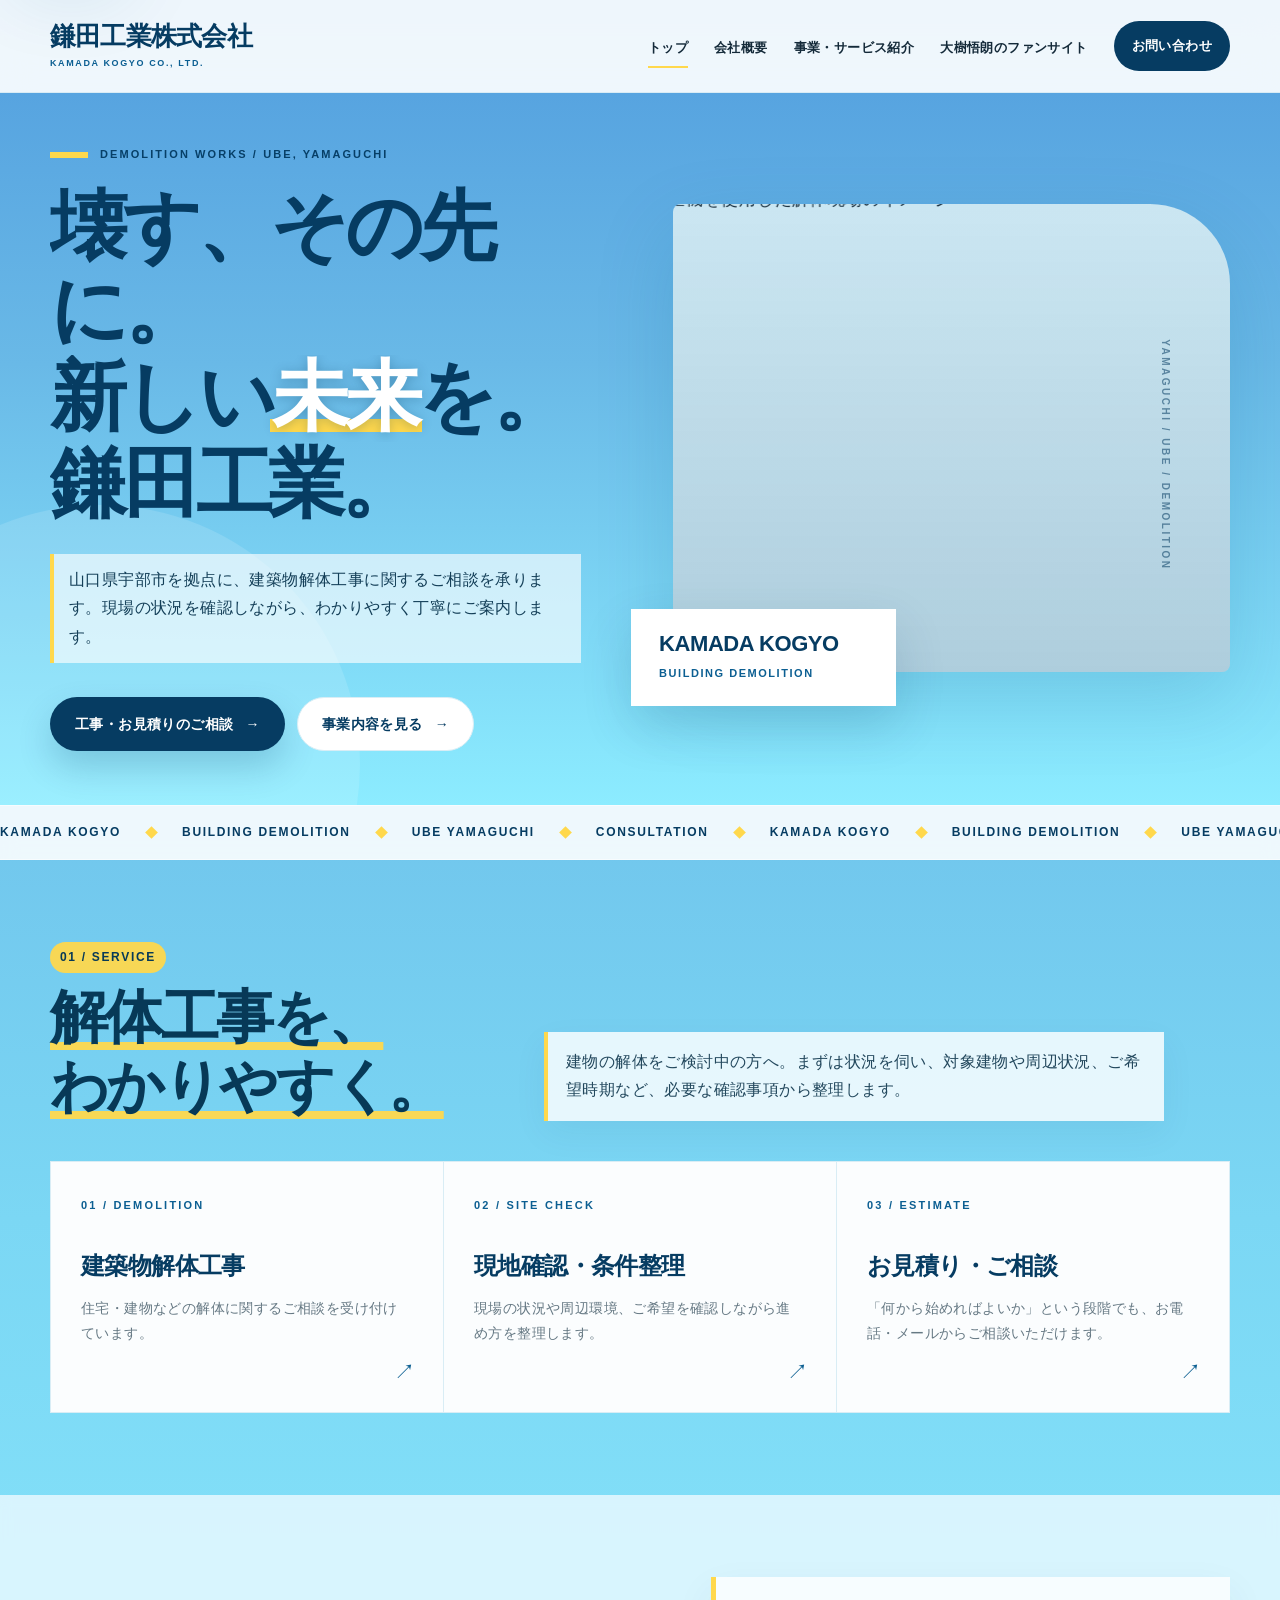
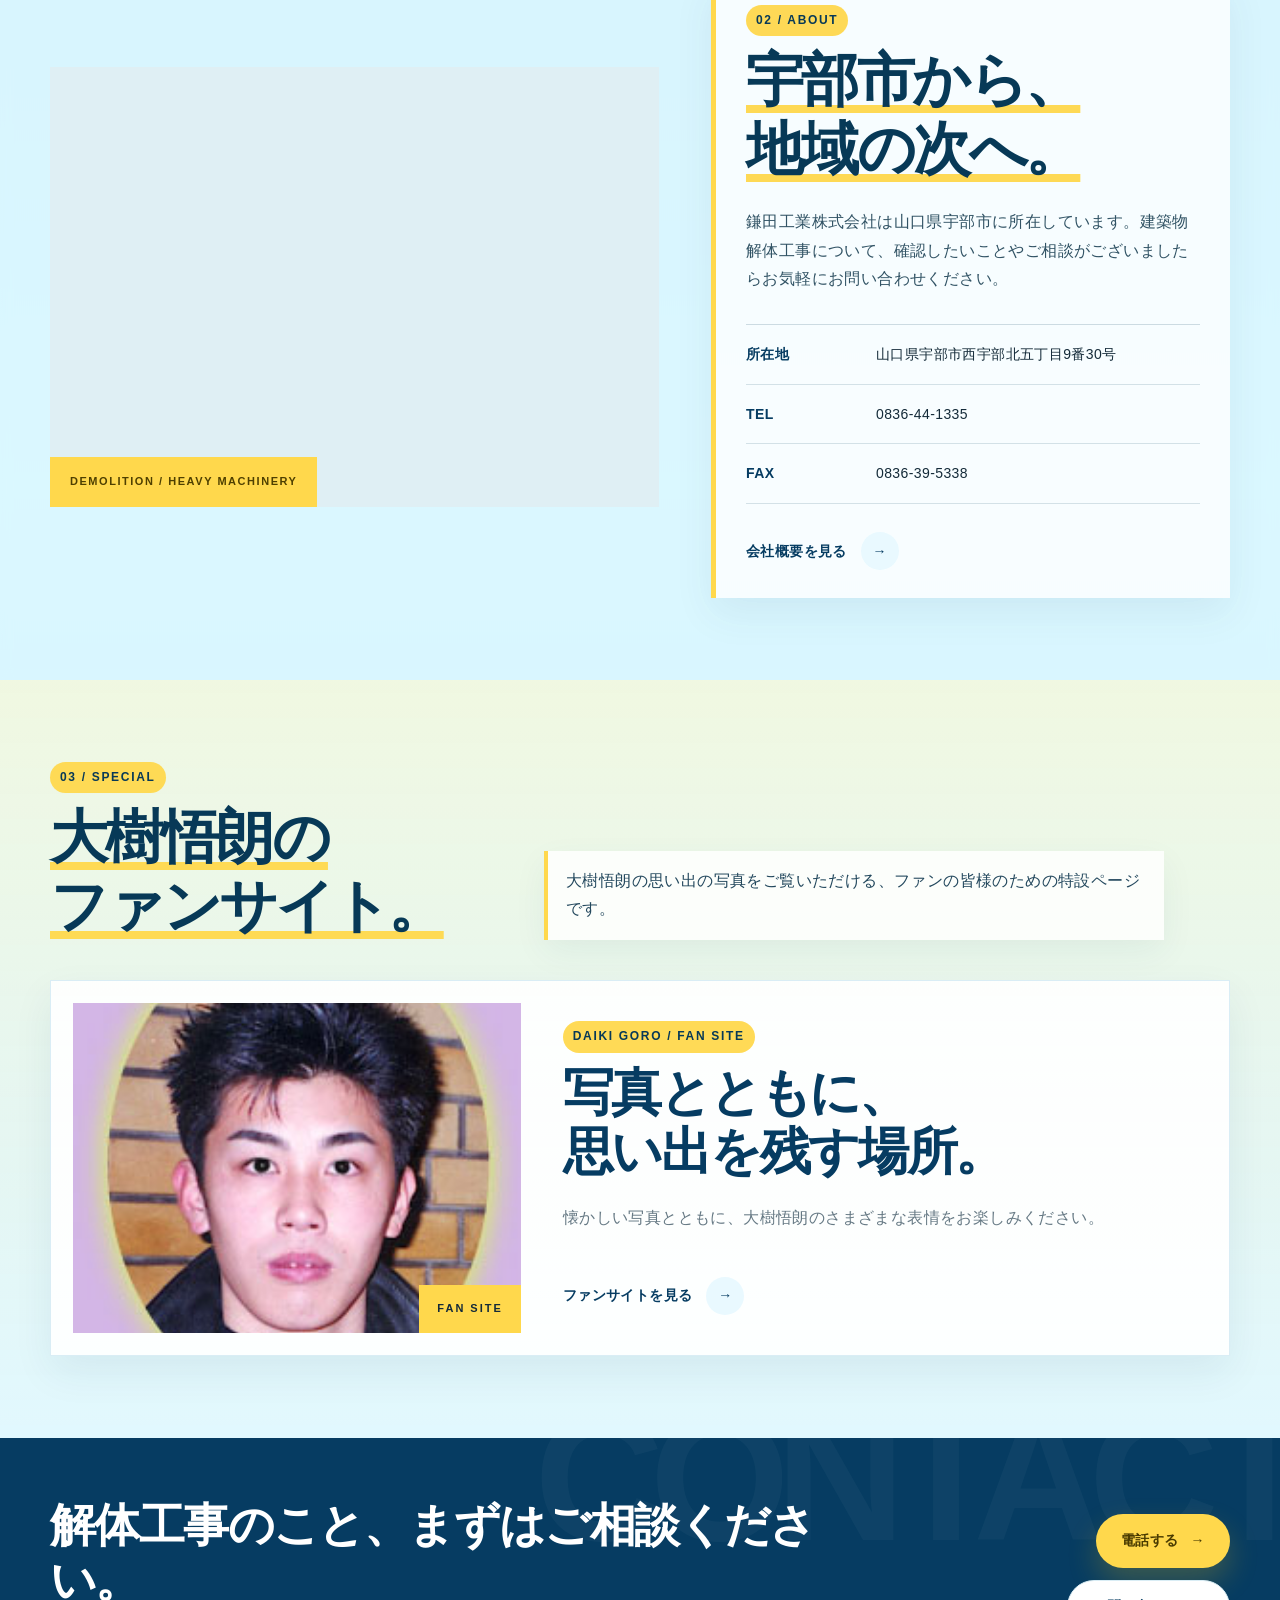
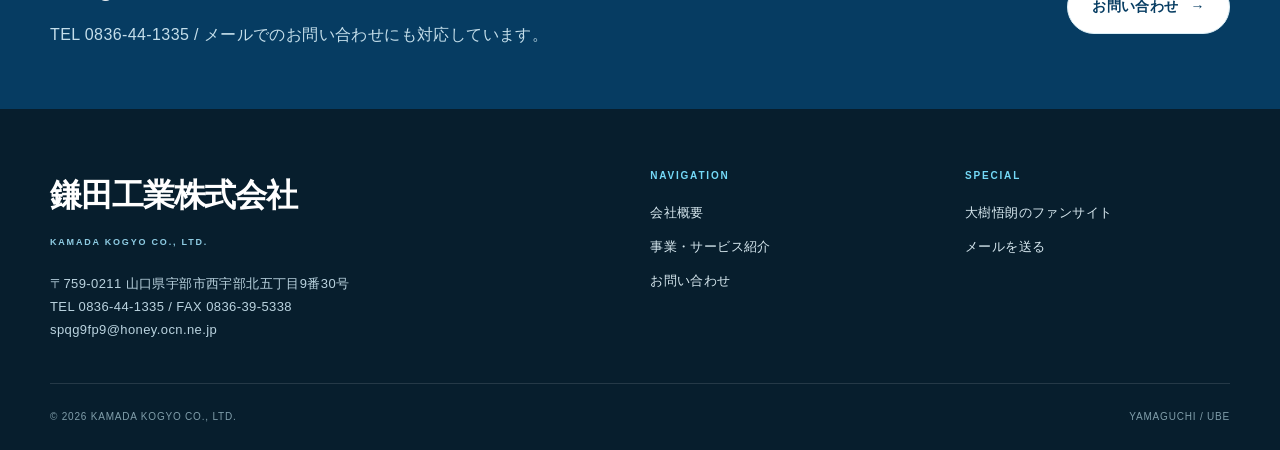
==== commit 44cb2277: "Add files via upload" ====
--- a/index.html
+++ b/index.html
@@ -26,8 +26,8 @@
 <section class="section"><div class="container"><div class="section-head"><div class="reveal"><div class="section-index">01 / SERVICE</div><h2 class="section-title">解体工事を、<br>わかりやすく。</h2></div><p class="section-lead reveal reveal-delay-1">建物の解体をご検討中の方へ。まずは状況を伺い、対象建物や周辺状況、ご希望時期など、必要な確認事項から整理します。</p></div>
 <div class="service-grid reveal-clip"><a class="service-card" href="services.html"><div class="service-no">01 / DEMOLITION</div><h3>建築物解体工事</h3><p>住宅・建物などの解体に関するご相談を受け付けています。</p></a><a class="service-card" href="services.html"><div class="service-no">02 / SITE CHECK</div><h3>現地確認・条件整理</h3><p>現場の状況や周辺環境、ご希望を確認しながら進め方を整理します。</p></a><a class="service-card" href="contact.html"><div class="service-no">03 / ESTIMATE</div><h3>お見積り・ご相談</h3><p>「何から始めればよいか」という段階でも、お電話・メールからご相談いただけます。</p></a></div></div></section>
 <section class="section section-soft"><div class="container photo-split"><div class="photo-panel reveal-clip"><img data-parallax=".05" src="https://images.unsplash.com/photo-1751989708564-e346e4160718?auto=format&amp;fit=crop&amp;w=1500&amp;q=80" alt="重機による建物解体のイメージ"><span class="photo-tag">DEMOLITION / HEAVY MACHINERY</span></div><div class="text-stack reveal"><div class="section-index">02 / ABOUT</div><h2 class="section-title">宇部市から、<br>地域の次へ。</h2><p>鎌田工業株式会社は山口県宇部市に所在しています。建築物解体工事について、確認したいことやご相談がございましたらお気軽にお問い合わせください。</p><ul class="fact-list"><li><strong>所在地</strong><span>山口県宇部市西宇部北五丁目9番30号</span></li><li><strong>TEL</strong><span>0836-44-1335</span></li><li><strong>FAX</strong><span>0836-39-5338</span></li></ul><a class="link-arrow" href="company.html">会社概要を見る <i>→</i></a></div></div></section>
-<section class="section section-yellow"><div class="container"><div class="section-head"><div class="reveal"><div class="section-index">03 / SPECIAL</div><h2 class="section-title">大樹悟朗の<br>ファンサイト。</h2></div><p class="section-lead reveal reveal-delay-1">思い出の写真を掲載したオリジナルページをご用意しました。企業サイトの世界観を保ちながら、ファンの皆様に向けた特設ページとして構成しています。</p></div>
-<div class="fan-teaser reveal"><div class="fan-teaser-photo"><img src="assets/img/daiki-goro-4.jpg" alt="大樹悟朗ファンサイト掲載写真"></div><div class="fan-teaser-copy"><div class="section-index">DAIKI GORO / FAN SITE</div><h2>写真とともに、<br>思い出を残す場所。</h2><p>添付いただいた写真をまとめて掲載しています。今後のお知らせやメッセージなども追加しやすい構成です。</p><a class="link-arrow" href="karaoke.html">ファンサイトを見る <i>→</i></a></div></div></div></section>
+<section class="section section-yellow"><div class="container"><div class="section-head"><div class="reveal"><div class="section-index">03 / SPECIAL</div><h2 class="section-title">大樹悟朗の<br>ファンサイト。</h2></div><p class="section-lead reveal reveal-delay-1">大樹悟朗の思い出の写真をご覧いただける、ファンの皆様のための特設ページです。</p></div>
+<div class="fan-teaser reveal"><div class="fan-teaser-photo"><img src="assets/img/daiki-goro-4.jpg" alt="大樹悟朗ファンサイト掲載写真"></div><div class="fan-teaser-copy"><div class="section-index">DAIKI GORO / FAN SITE</div><h2>写真とともに、<br>思い出を残す場所。</h2><p>懐かしい写真とともに、大樹悟朗のさまざまな表情をお楽しみください。</p><a class="link-arrow" href="karaoke.html">ファンサイトを見る <i>→</i></a></div></div></div></section>
 <section class="cta-band"><div class="container cta-inner"><div><h2>解体工事のこと、まずはご相談ください。</h2><p>TEL 0836-44-1335 / メールでのお問い合わせにも対応しています。</p></div><div class="cta-actions"><a class="btn btn-yellow" href="tel:0836441335">電話する <span class="arrow">→</span></a><a class="btn btn-outline" href="contact.html">お問い合わせ <span class="arrow">→</span></a></div></div></section>
 </main>
 <footer class="site-footer"><div class="container"><div class="footer-top"><div><div class="footer-brand">鎌田工業株式会社<small>KAMADA KOGYO CO., LTD.</small></div><p class="footer-address">〒759-0211 山口県宇部市西宇部北五丁目9番30号<br>TEL 0836-44-1335 / FAX 0836-39-5338<br>spqg9fp9@honey.ocn.ne.jp</p></div><div><div class="footer-title">NAVIGATION</div><div class="footer-links"><a href="company.html">会社概要</a><a href="services.html">事業・サービス紹介</a><a href="contact.html">お問い合わせ</a></div></div><div><div class="footer-title">SPECIAL</div><div class="footer-links"><a href="karaoke.html">大樹悟朗のファンサイト</a><a href="mailto:spqg9fp9@honey.ocn.ne.jp">メールを送る</a></div></div></div><div class="footer-bottom"><span>© <span data-year></span> KAMADA KOGYO CO., LTD.</span><span>YAMAGUCHI / UBE</span></div></div></footer>
--- a/assets/css/style.css
+++ b/assets/css/style.css
@@ -164,3 +164,462 @@
   .page-hero{min-height:360px}.page-hero-inner{padding:54px 0}.page-title{font-size:clamp(44px,13vw,66px)}.page-accent{display:none}.data-table th,.data-table td{display:block;width:100%;padding:13px 8px}.data-table th{border-bottom:0;padding-bottom:3px}.data-table td{padding-top:2px}.service-feature-copy{padding:38px 24px}.service-list{grid-template-columns:1fr}.flow{grid-template-columns:1fr}.contact-side,.contact-card{padding:28px 22px}.form-row{grid-template-columns:1fr}.fan-hero-grid{padding:50px 0}.fan-hero-copy h1{font-size:clamp(50px,16vw,70px)}.fan-portrait-wrap{padding:24px 24px 0 0}.fan-portrait{height:430px}.fan-portrait-wrap::before{width:110px;height:110px}.fan-portrait-wrap::after{display:none}.gallery-grid{display:grid;grid-template-columns:1fr;grid-template-rows:none}.gallery-item,.gallery-item:first-child,.gallery-item:nth-child(4){grid-column:auto;grid-row:auto;height:310px}.gallery-item:nth-child(2){height:420px}.footer-top{grid-template-columns:1fr}.footer-top>div:first-child{grid-column:auto}.footer-bottom{flex-direction:column}.to-top{width:44px;height:44px;right:14px;bottom:14px}
 }
 @media(prefers-reduced-motion:reduce){*,*::before,*::after{scroll-behavior:auto!important;animation-duration:.01ms!important;animation-iteration-count:1!important;transition-duration:.01ms!important}.hero-line>span{transform:none}.hero-description,.hero-actions,.hero-media,.reveal{opacity:1;transform:none}.reveal-clip{clip-path:none}}
+
+/* =========================================================
+   2026-09-24 Gradient / spacing refinement
+   Reference gradient: deep sky blue -> bright aqua blue
+   ========================================================= */
+:root{
+  --gradient-top:#57a4e0;
+  --gradient-mid:#72cbed;
+  --gradient-bottom:#8cecff;
+  --glass:rgba(255,255,255,.90);
+  --glass-soft:rgba(245,252,255,.78);
+}
+
+/* The page background is the requested blue-to-aqua gradient. */
+body{
+  background:linear-gradient(180deg,var(--gradient-top) 0%,var(--gradient-mid) 42%,var(--gradient-bottom) 100%);
+  background-attachment:fixed;
+}
+main{
+  position:relative;
+  background:linear-gradient(180deg,var(--gradient-top) 0%,#69b9e7 13%,#7bd7f4 35%,var(--gradient-bottom) 62%,#7bd8f5 83%,var(--gradient-bottom) 100%);
+}
+
+/* Hero areas use the same gradient instead of large white fields. */
+.home-hero,
+.page-hero,
+.fan-hero{
+  background:linear-gradient(180deg,var(--gradient-top) 0%,#69b9e7 38%,var(--gradient-bottom) 100%);
+}
+.home-hero::before{
+  background:rgba(255,255,255,.13);
+}
+.page-hero::after{
+  border-color:rgba(255,255,255,.15);
+}
+
+/* Improve contrast directly on the blue background. */
+.home-hero .kicker,
+.page-hero .page-kicker,
+.page-hero .breadcrumb,
+.page-hero .breadcrumb a,
+.fan-hero .kicker{
+  color:#073f67;
+}
+.home-hero .hero-description,
+.page-hero .page-intro,
+.fan-hero .fan-hero-copy p{
+  color:#173f58;
+}
+
+/* Transparent / glass sections keep the gradient visible and remove hard blank bands. */
+.section{
+  padding:82px 0;
+  background:transparent;
+}
+.section-soft{
+  background:rgba(243,251,255,.76);
+  backdrop-filter:blur(6px);
+}
+.section-yellow{
+  background:linear-gradient(180deg,rgba(255,250,221,.88),rgba(255,255,255,.76));
+}
+.marquee{
+  background:rgba(255,255,255,.88);
+  border-color:rgba(255,255,255,.55);
+  backdrop-filter:blur(8px);
+}
+.service-card,
+.flow-item,
+.contact-card,
+.fan-teaser{
+  background:var(--glass);
+}
+.map-box{
+  background:rgba(245,252,255,.84);
+}
+
+/* Compress excessive vertical space while keeping a premium rhythm. */
+.home-hero{min-height:auto}
+.hero-grid{
+  min-height:650px;
+  gap:50px;
+  padding:48px 0 54px;
+}
+.hero-media{min-height:520px}
+.section-head{margin-bottom:40px}
+.service-card{
+  min-height:250px;
+  padding:34px 30px 30px;
+}
+.service-no{margin-bottom:34px}
+.photo-split{gap:52px}
+.photo-panel{min-height:440px}
+.fan-teaser{gap:42px;padding:22px}
+.fan-teaser-photo{min-height:330px}
+.fan-teaser-copy{padding:18px 22px 18px 0}
+.cta-band{padding:60px 0}
+
+/* Inner pages: remove oversized hero / section gaps. */
+.page-hero{
+  min-height:auto;
+}
+.page-hero-inner{
+  padding:52px 0 48px;
+}
+.company-grid{gap:52px}
+.data-table th,.data-table td{padding-top:18px;padding-bottom:18px}
+.map-box{margin-top:26px}
+.service-feature{
+  min-height:450px;
+}
+.service-feature-media{min-height:380px}
+.service-feature-copy{padding:50px}
+.flow-item{
+  min-height:175px;
+  padding:26px 23px;
+}
+.flow-item::before{margin-bottom:22px}
+.contact-layout{gap:42px}
+.contact-side,.contact-card{padding:36px}
+.fan-hero-grid{
+  min-height:auto;
+  gap:50px;
+  padding:54px 0;
+}
+.fan-portrait{height:470px}
+.fan-message{gap:44px}
+.site-footer{padding:58px 0 24px}
+.footer-top{padding-bottom:42px}
+
+/* Keep animation effects, but reveal content sooner so a user never scrolls into an empty-looking section. */
+.reveal,
+.reveal-clip{
+  will-change:transform,opacity,clip-path;
+}
+
+@media(max-width:980px){
+  .hero-grid{padding:54px 0 48px;gap:34px}
+  .hero-media{min-height:440px}
+  .section{padding:68px 0}
+  .photo-panel{min-height:400px}
+  .fan-teaser{gap:28px}
+  .fan-teaser-photo{min-height:300px}
+  .service-feature-copy{padding:40px 32px}
+  .fan-hero-grid{padding:46px 0;gap:34px}
+  .fan-portrait{height:440px}
+}
+
+@media(max-width:640px){
+  body{background-attachment:scroll}
+  .hero-grid{padding:42px 0 42px;gap:30px}
+  .hero-media{min-height:320px}
+  .hero-photo-frame{bottom:22px}
+  .section{padding:54px 0}
+  .section-head{margin-bottom:30px}
+  .service-card{padding:28px 22px;min-height:auto}
+  .service-no{margin-bottom:24px}
+  .photo-panel{min-height:300px}
+  .fan-teaser{padding:12px;gap:20px}
+  .fan-teaser-photo{min-height:285px}
+  .fan-teaser-copy{padding:10px 8px 10px}
+  .cta-band{padding:48px 0}
+  .page-hero{min-height:auto}
+  .page-hero-inner{padding:38px 0 36px}
+  .breadcrumb{margin-bottom:12px}
+  .page-title{margin-bottom:12px}
+  .company-grid{gap:34px}
+  .service-feature{min-height:auto}
+  .service-feature-media{min-height:300px}
+  .service-feature-copy{padding:34px 22px}
+  .flow-item{min-height:auto;padding:24px 20px}
+  .contact-layout{gap:26px}
+  .contact-side,.contact-card{padding:25px 20px}
+  .fan-hero-grid{padding:38px 0;gap:28px}
+  .fan-portrait{height:390px}
+  .fan-message{gap:24px}
+  .gallery-item,.gallery-item:first-child,.gallery-item:nth-child(4){height:280px}
+  .gallery-item:nth-child(2){height:360px}
+  .site-footer{padding-top:48px}
+}
+
+
+/* =========================================================
+   2026-09-24 Contrast / spacing / reveal stability refinement
+   - Remove the empty-looking band below inner-page heroes.
+   - Keep all key content visible even if JavaScript animation is delayed.
+   - Add yellow/white accents so text never disappears into the aqua gradient.
+   ========================================================= */
+
+/* Key content must never disappear completely before JS runs. */
+.reveal{
+  opacity:.72;
+  transform:translateY(16px);
+}
+.reveal.is-visible{
+  opacity:1;
+  transform:none;
+}
+.reveal-clip{
+  clip-path:inset(0 4% 0 0);
+  opacity:.72;
+  transition:clip-path .9s cubic-bezier(.2,.8,.2,1),opacity .65s ease;
+}
+.reveal-clip.is-visible{
+  clip-path:inset(0);
+  opacity:1;
+}
+
+/* The first service block sits directly under the page hero: always render it. */
+.service-feature-live{
+  clip-path:none!important;
+  opacity:1!important;
+  transform:none!important;
+}
+.page-hero + .section{
+  padding-top:34px;
+  padding-bottom:68px;
+}
+
+/* Stronger hero contrast and a yellow title accent. */
+.page-title{
+  position:relative;
+  display:inline-block;
+  z-index:0;
+  color:#073957;
+  text-shadow:0 2px 0 rgba(255,255,255,.2);
+}
+.page-title::after{
+  content:"";
+  position:absolute;
+  left:0;
+  right:8%;
+  bottom:.04em;
+  height:.13em;
+  background:var(--yellow);
+  border-radius:999px;
+  z-index:-1;
+  opacity:.95;
+}
+.page-intro{
+  display:table;
+  margin-top:8px;
+  padding:9px 14px;
+  background:rgba(255,255,255,.66);
+  border-left:4px solid var(--yellow);
+  color:#123d56!important;
+  box-shadow:0 10px 30px rgba(7,62,98,.06);
+}
+
+/* Accent headings: yellow label + underline, while keeping the copy dark enough. */
+.section-index{
+  width:max-content;
+  max-width:100%;
+  padding:5px 10px;
+  border-radius:999px;
+  background:rgba(255,216,76,.94);
+  color:#073957!important;
+  letter-spacing:.14em;
+}
+.section-index::after{display:none}
+.section-title{
+  color:#073957;
+  text-decoration-line:underline;
+  text-decoration-color:rgba(255,216,76,.95);
+  text-decoration-thickness:.13em;
+  text-underline-offset:.09em;
+  text-decoration-skip-ink:none;
+}
+.section-lead{
+  padding:16px 18px;
+  background:rgba(255,255,255,.82);
+  border-left:4px solid var(--yellow);
+  color:#23485d;
+  box-shadow:0 12px 34px rgba(7,62,98,.06);
+}
+
+/* Keep card copy away from similarly colored backgrounds. */
+.service-item{
+  padding:26px 24px 24px;
+  border:1px solid rgba(255,255,255,.68);
+  border-top:5px solid var(--yellow);
+  background:rgba(255,255,255,.88);
+  box-shadow:0 16px 38px rgba(7,62,98,.08);
+}
+.service-item .num{color:#0a5682}
+.service-item h3{color:#073957}
+.service-item p{color:#315365}
+
+.company-statement,
+.fan-message > div{
+  padding:28px;
+  background:rgba(255,255,255,.82);
+  border-top:5px solid var(--yellow);
+  box-shadow:0 16px 38px rgba(7,62,98,.07);
+}
+.company-statement p,
+.fan-message-text{color:#315365}
+
+/* Improve the aqua hero accents which previously blended into the background. */
+.hero-line .highlight,
+.fan-hero-copy h1 span{
+  color:#fff;
+  text-shadow:0 2px 12px rgba(4,55,87,.28);
+}
+.home-hero .hero-description,
+.fan-hero .fan-hero-copy p{
+  padding:12px 15px;
+  background:rgba(255,255,255,.64);
+  border-left:4px solid var(--yellow);
+  color:#143f58!important;
+}
+
+/* Glass backing for text-only panels on the gradient. */
+.text-stack{
+  padding:28px 30px;
+  background:rgba(255,255,255,.80);
+  border-left:5px solid var(--yellow);
+  box-shadow:0 16px 38px rgba(7,62,98,.07);
+}
+.text-stack p{color:#315365}
+.fact-list{border-color:rgba(7,62,98,.18)}
+.fact-list li{border-color:rgba(7,62,98,.15)}
+
+/* Service feature: compact, immediate and high-contrast. */
+.service-feature{
+  min-height:390px;
+  border-radius:18px;
+  overflow:hidden;
+  box-shadow:0 22px 54px rgba(5,48,77,.18);
+}
+.service-feature-media{min-height:390px}
+.service-feature-copy{padding:46px}
+.service-feature-copy h2{
+  color:#fff;
+  text-decoration-line:underline;
+  text-decoration-color:var(--yellow);
+  text-decoration-thickness:.11em;
+  text-underline-offset:.11em;
+  text-decoration-skip-ink:none;
+}
+.service-feature-copy p{color:#dceef5}
+
+/* Slightly stronger card separation on gradient sections. */
+.flow-item,
+.contact-card,
+.fan-teaser,
+.map-box,
+.data-table{
+  box-shadow:0 16px 38px rgba(7,62,98,.07);
+}
+.data-table{
+  background:rgba(255,255,255,.82);
+}
+.data-table th,.data-table td{padding-left:18px;padding-right:18px}
+
+@media(max-width:980px){
+  .page-hero + .section{padding-top:28px;padding-bottom:56px}
+  .service-feature{min-height:auto}
+  .service-feature-media{min-height:330px}
+  .company-statement,.fan-message > div{padding:24px}
+  .text-stack{padding:24px}
+}
+
+@media(max-width:640px){
+  .page-hero + .section{padding-top:22px;padding-bottom:44px}
+  .page-intro{padding:8px 11px}
+  .section-lead{padding:14px 14px}
+  .service-feature{border-radius:12px}
+  .service-feature-media{min-height:260px}
+  .service-feature-copy{padding:28px 22px}
+  .service-item{padding:22px 18px 20px}
+  .company-statement,.fan-message > div{padding:20px}
+  .text-stack{padding:20px}
+}
+
+
+/* =========================================================
+   Photo archive visibility / final customer-facing refinement
+   ========================================================= */
+#gallery{
+  padding-top:72px;
+  padding-bottom:82px;
+}
+#gallery .section-head{
+  margin-bottom:32px;
+}
+#gallery .gallery-grid{
+  display:grid;
+  grid-template-columns:minmax(0,1.08fr) minmax(0,.92fr) minmax(0,.92fr);
+  grid-template-rows:300px 300px;
+  gap:18px;
+  width:100%;
+  min-height:618px;
+}
+#gallery .gallery-item{
+  display:block;
+  position:relative;
+  margin:0;
+  overflow:hidden;
+  min-width:0;
+  min-height:0;
+  background:#fff;
+  border:1px solid rgba(7,62,98,.10);
+  box-shadow:0 18px 42px rgba(7,62,98,.10);
+  clip-path:none!important;
+  opacity:1!important;
+  transform:none!important;
+  visibility:visible!important;
+}
+#gallery .gallery-item:first-child{grid-row:1/3}
+#gallery .gallery-item:nth-child(4){grid-column:2/4}
+#gallery .gallery-item img{
+  display:block!important;
+  width:100%!important;
+  height:100%!important;
+  max-width:none;
+  object-fit:cover;
+  object-position:center;
+  opacity:1!important;
+  visibility:visible!important;
+  clip-path:none!important;
+}
+#gallery .gallery-item:nth-child(1) img{object-position:center 18%}
+#gallery .gallery-item:nth-child(2) img{object-fit:contain;background:#f5eef9;padding:16px}
+#gallery .gallery-item:nth-child(3) img{object-fit:contain;background:#fff8da;padding:12px}
+#gallery .gallery-item:nth-child(4) img{object-position:center 35%}
+#gallery .gallery-label{
+  z-index:2;
+  background:rgba(5,57,92,.92);
+  border-top:3px solid var(--yellow);
+}
+
+@media(max-width:980px){
+  #gallery{padding-top:58px;padding-bottom:66px}
+  #gallery .gallery-grid{
+    grid-template-columns:1fr 1fr;
+    grid-template-rows:340px 300px 310px;
+    min-height:auto;
+  }
+  #gallery .gallery-item:first-child{grid-row:auto}
+  #gallery .gallery-item:nth-child(4){grid-column:1/3}
+}
+@media(max-width:640px){
+  #gallery{padding-top:46px;padding-bottom:54px}
+  #gallery .gallery-grid{
+    grid-template-columns:1fr;
+    grid-template-rows:none;
+    gap:14px;
+  }
+  #gallery .gallery-item,
+  #gallery .gallery-item:first-child,
+  #gallery .gallery-item:nth-child(4){
+    grid-column:auto;
+    grid-row:auto;
+    height:320px;
+  }
+  #gallery .gallery-item:nth-child(2){height:390px}
+  #gallery .gallery-item:nth-child(3){height:410px}
+}
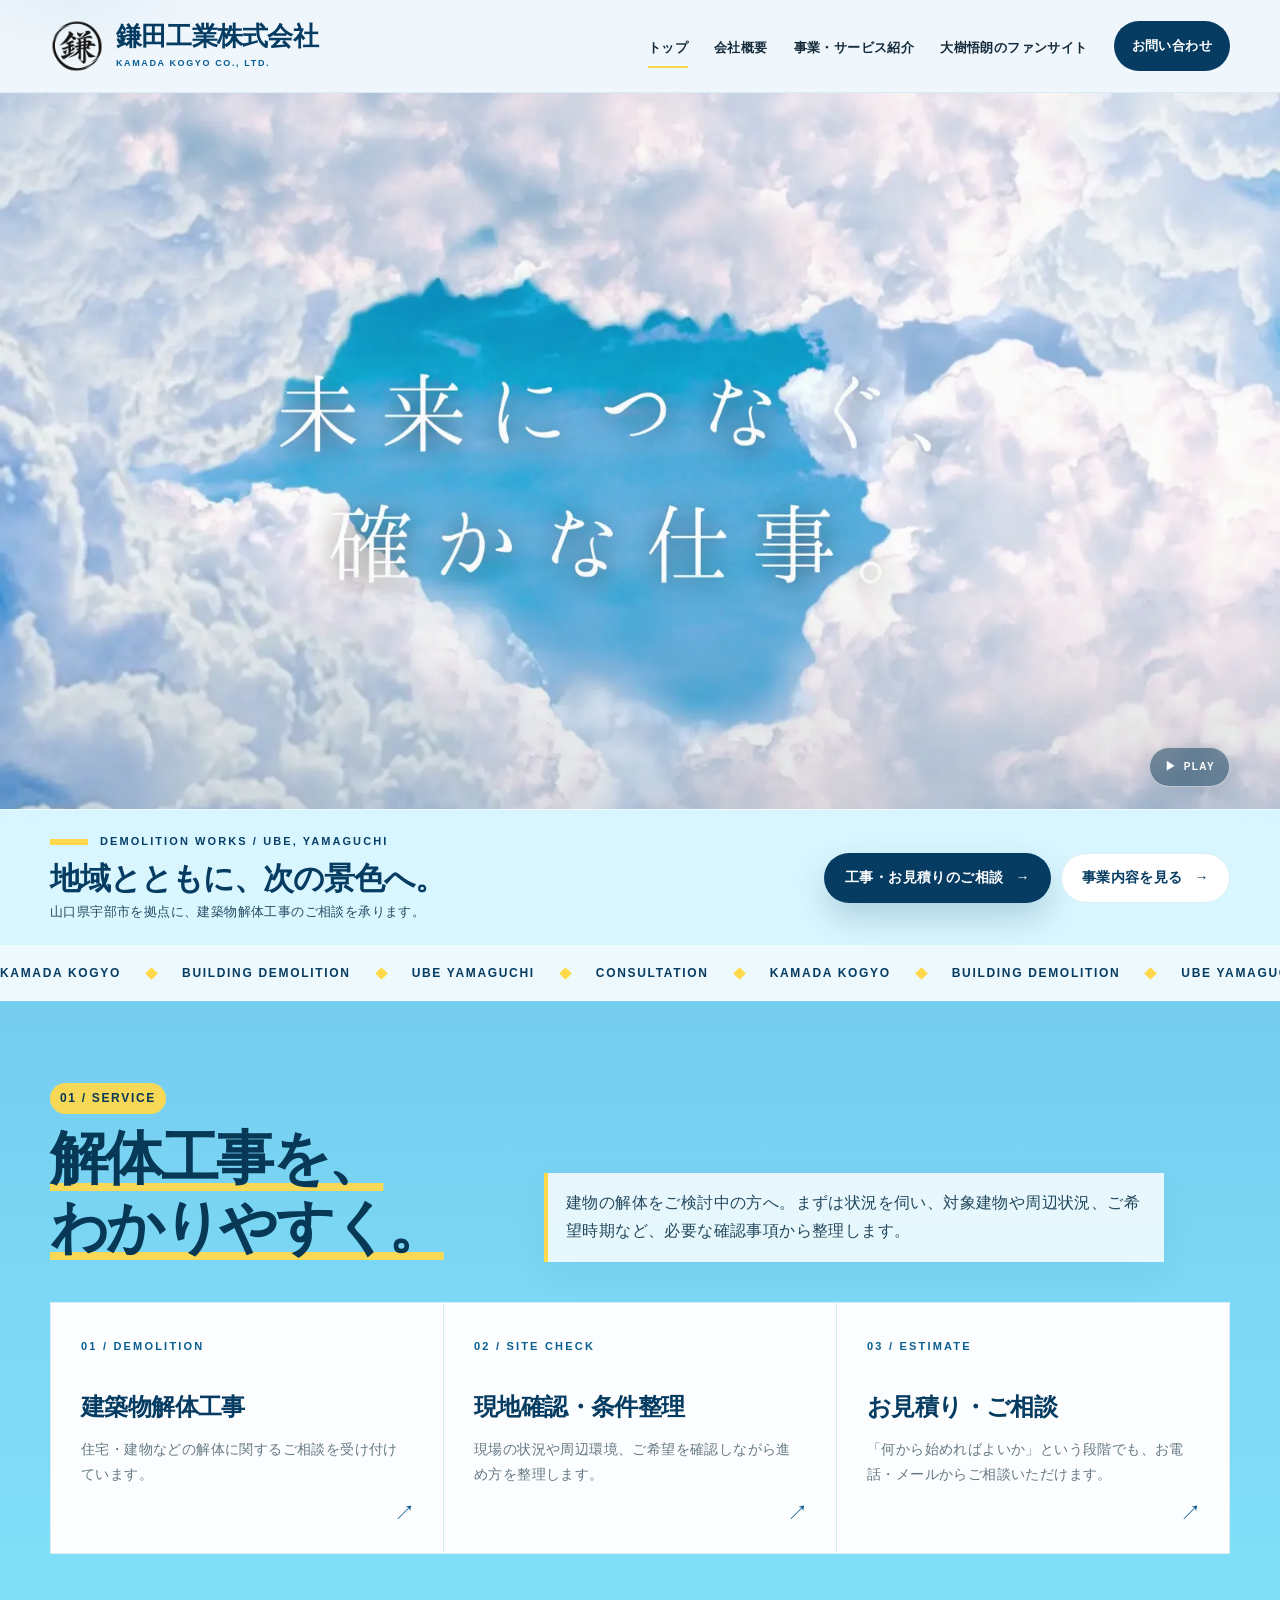
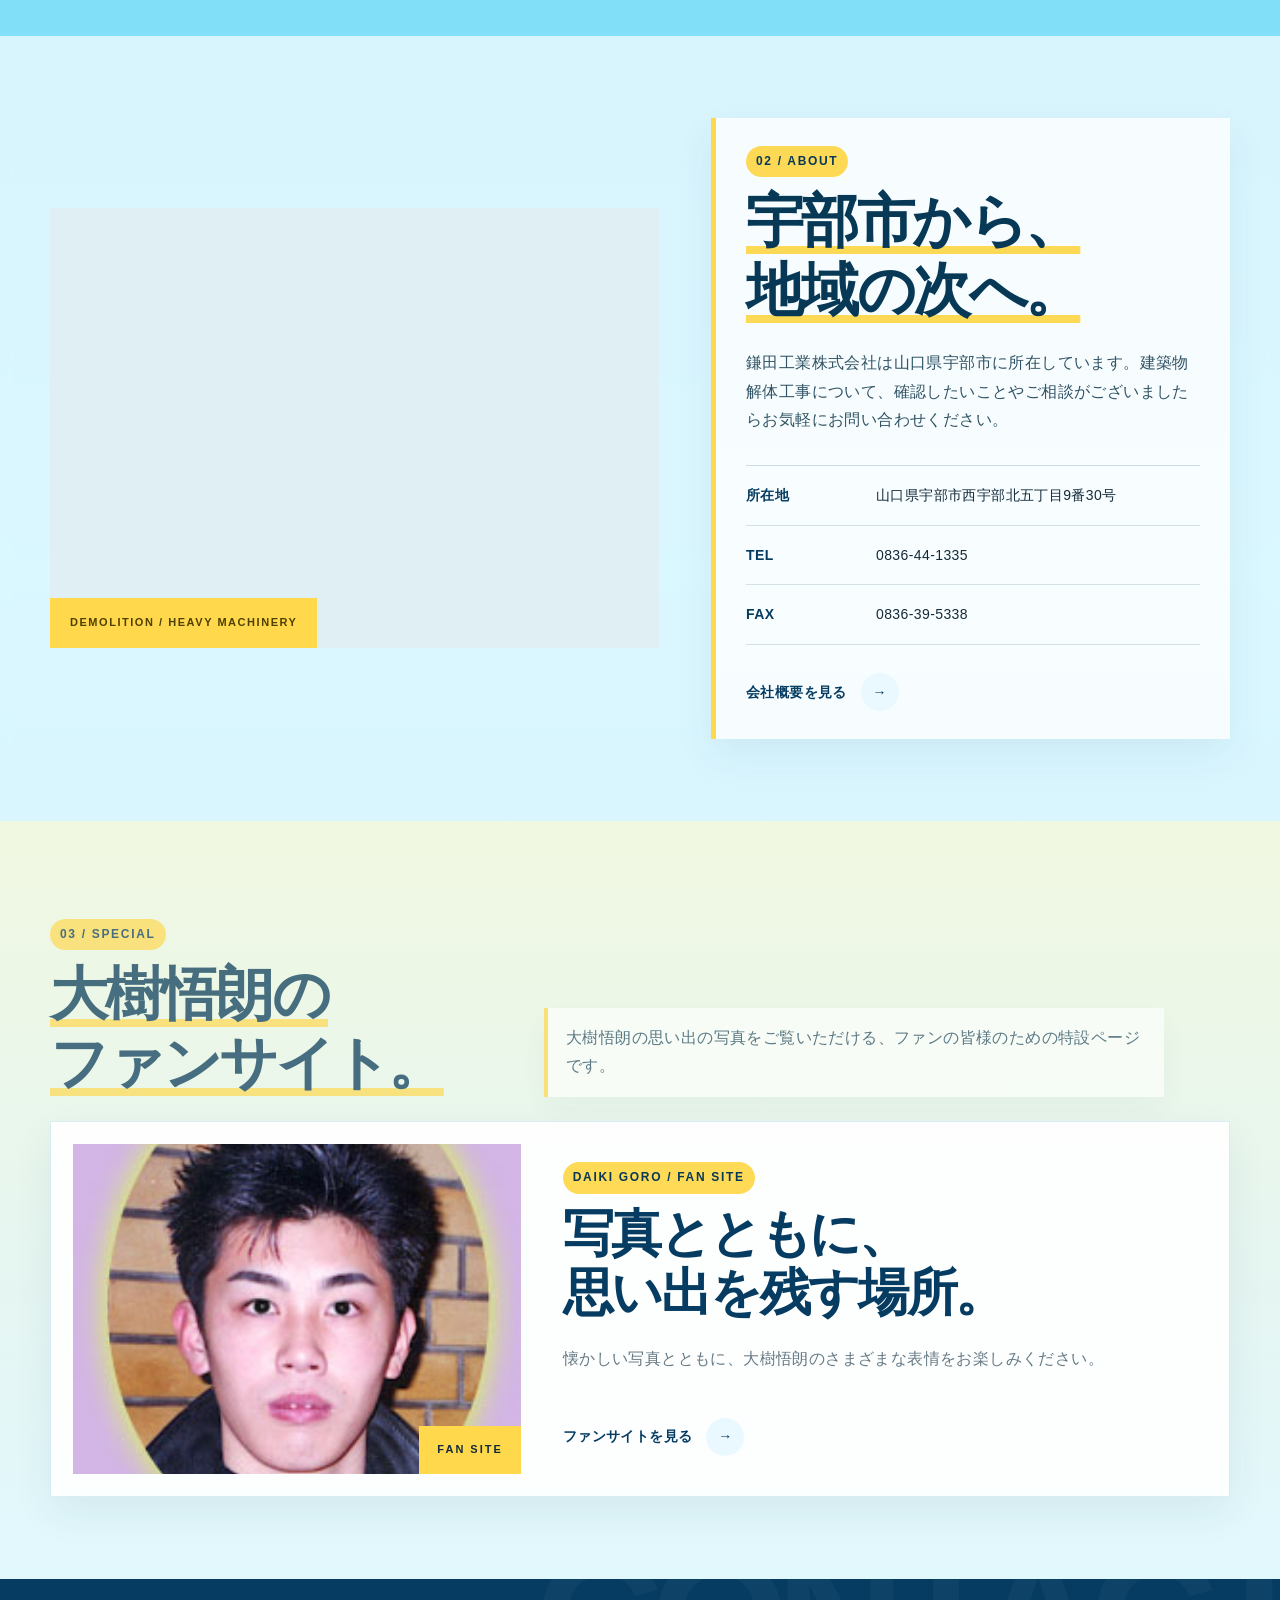
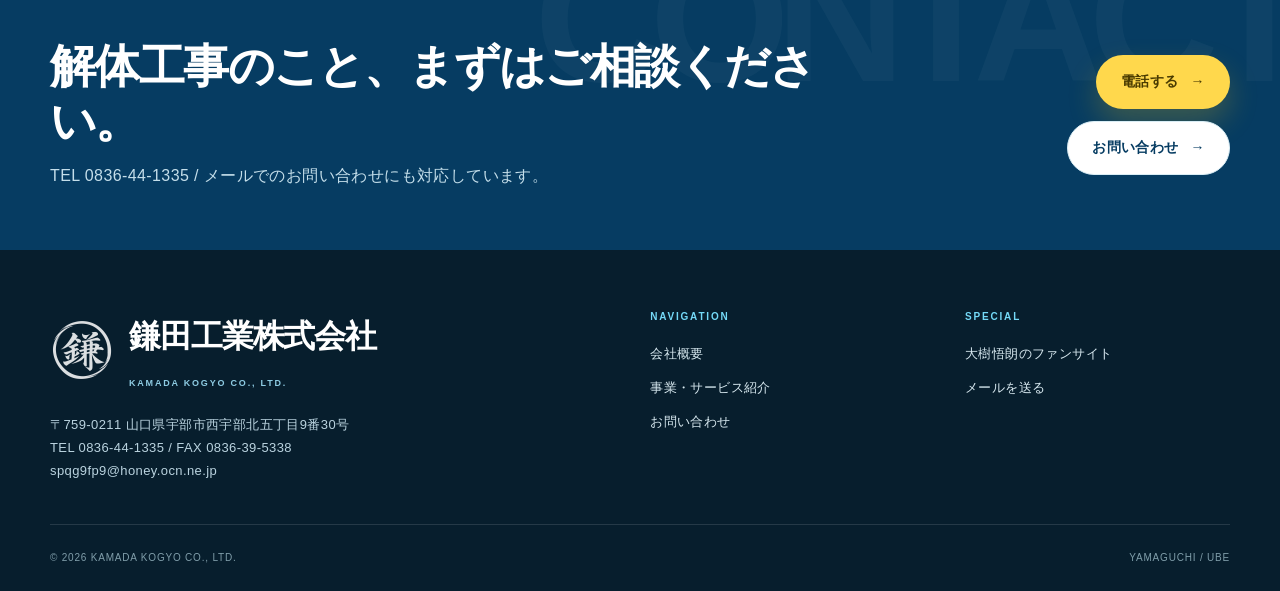
==== commit 1fd62ece: "Add files via upload" ====
--- a/index.html
+++ b/index.html
@@ -10,18 +10,37 @@
 <body>
 <div class="scroll-progress" aria-hidden="true"></div><a class="skip-link" href="#main">本文へ移動</a>
 <header class="site-header"><div class="container header-inner">
-<a class="brand" href="index.html"><span class="brand-main">鎌田工業株式会社</span><span class="brand-sub">KAMADA KOGYO CO., LTD.</span></a>
+<a class="brand" href="index.html"><span class="brand-logo" aria-hidden="true"><img src="assets/img/kamada-logo.png" alt=""></span><span class="brand-copy"><span class="brand-main">鎌田工業株式会社</span><span class="brand-sub">KAMADA KOGYO CO., LTD.</span></span></a>
 <button class="menu-btn" type="button" aria-label="メニューを開く" aria-expanded="false"><span></span></button>
 <nav class="nav" aria-label="メインナビゲーション"><a href="index.html" aria-current="page">トップ</a><a href="company.html">会社概要</a><a href="services.html">事業・サービス紹介</a><a href="karaoke.html">大樹悟朗のファンサイト</a><a class="nav-contact" href="contact.html">お問い合わせ</a></nav>
 </div></header>
 <main id="main">
-<section class="home-hero"><div class="container hero-grid">
-<div class="hero-copy"><div class="kicker">DEMOLITION WORKS / UBE, YAMAGUCHI</div>
-<h1 class="hero-title"><span class="hero-line"><span>壊す、その先に。</span></span><span class="hero-line"><span>新しい<span class="highlight">未来</span>を。</span></span><span class="hero-line"><span>鎌田工業。</span></span></h1>
-<p class="hero-description">山口県宇部市を拠点に、建築物解体工事に関するご相談を承ります。現場の状況を確認しながら、わかりやすく丁寧にご案内します。</p>
-<div class="hero-actions"><a class="btn btn-primary" href="contact.html">工事・お見積りのご相談 <span class="arrow">→</span></a><a class="btn btn-outline" href="services.html">事業内容を見る <span class="arrow">→</span></a></div></div>
-<div class="hero-media"><div class="hero-yellow-block"></div><div class="hero-photo-frame"><img data-parallax=".025" src="https://images.unsplash.com/photo-1616551569669-b60598758c4f?auto=format&amp;fit=crop&amp;w=1600&amp;q=82" alt="重機を使用した解体現場のイメージ"></div><div class="hero-label"><strong>KAMADA KOGYO</strong><span>BUILDING DEMOLITION</span></div><div class="hero-sideword">YAMAGUCHI / UBE / DEMOLITION</div></div>
-</div></section>
+<section class="home-hero home-hero-video" aria-label="メインビジュアル">
+  <div class="hero-video-stage">
+    <video class="hero-video" autoplay muted loop playsinline preload="metadata" aria-label="鎌田工業株式会社 メインビジュアル動画">
+      <source src="assets/video/kamada-top-mobile.mp4" media="(max-width: 767px)" type="video/mp4">
+      <source src="assets/video/kamada-top-pc.mp4" type="video/mp4">
+    </video>
+    <div class="hero-video-overlay" aria-hidden="true"></div>
+    <div class="container hero-video-controls">
+      <button class="hero-video-toggle" type="button" aria-label="メインビジュアル動画を一時停止" aria-pressed="false">
+        <span class="hero-video-toggle-icon" aria-hidden="true">Ⅱ</span><span class="hero-video-toggle-text">PAUSE</span>
+      </button>
+    </div>
+  </div>
+  <div class="hero-video-info">
+    <div class="container hero-video-info-inner">
+      <div class="hero-video-copy">
+        <div class="kicker">DEMOLITION WORKS / UBE, YAMAGUCHI</div>
+        <p><strong>地域とともに、次の景色へ。</strong><span>山口県宇部市を拠点に、建築物解体工事のご相談を承ります。</span></p>
+      </div>
+      <div class="hero-video-actions">
+        <a class="btn btn-primary" href="contact.html">工事・お見積りのご相談 <span class="arrow">→</span></a>
+        <a class="btn btn-outline" href="services.html">事業内容を見る <span class="arrow">→</span></a>
+      </div>
+    </div>
+  </div>
+</section>
 <div class="marquee" aria-hidden="true"><div class="marquee-track"><span>KAMADA KOGYO</span><span>BUILDING DEMOLITION</span><span>UBE YAMAGUCHI</span><span>CONSULTATION</span><span>KAMADA KOGYO</span><span>BUILDING DEMOLITION</span><span>UBE YAMAGUCHI</span><span>CONSULTATION</span></div></div>
 <section class="section"><div class="container"><div class="section-head"><div class="reveal"><div class="section-index">01 / SERVICE</div><h2 class="section-title">解体工事を、<br>わかりやすく。</h2></div><p class="section-lead reveal reveal-delay-1">建物の解体をご検討中の方へ。まずは状況を伺い、対象建物や周辺状況、ご希望時期など、必要な確認事項から整理します。</p></div>
 <div class="service-grid reveal-clip"><a class="service-card" href="services.html"><div class="service-no">01 / DEMOLITION</div><h3>建築物解体工事</h3><p>住宅・建物などの解体に関するご相談を受け付けています。</p></a><a class="service-card" href="services.html"><div class="service-no">02 / SITE CHECK</div><h3>現地確認・条件整理</h3><p>現場の状況や周辺環境、ご希望を確認しながら進め方を整理します。</p></a><a class="service-card" href="contact.html"><div class="service-no">03 / ESTIMATE</div><h3>お見積り・ご相談</h3><p>「何から始めればよいか」という段階でも、お電話・メールからご相談いただけます。</p></a></div></div></section>
@@ -30,5 +49,5 @@
 <div class="fan-teaser reveal"><div class="fan-teaser-photo"><img src="assets/img/daiki-goro-4.jpg" alt="大樹悟朗ファンサイト掲載写真"></div><div class="fan-teaser-copy"><div class="section-index">DAIKI GORO / FAN SITE</div><h2>写真とともに、<br>思い出を残す場所。</h2><p>懐かしい写真とともに、大樹悟朗のさまざまな表情をお楽しみください。</p><a class="link-arrow" href="karaoke.html">ファンサイトを見る <i>→</i></a></div></div></div></section>
 <section class="cta-band"><div class="container cta-inner"><div><h2>解体工事のこと、まずはご相談ください。</h2><p>TEL 0836-44-1335 / メールでのお問い合わせにも対応しています。</p></div><div class="cta-actions"><a class="btn btn-yellow" href="tel:0836441335">電話する <span class="arrow">→</span></a><a class="btn btn-outline" href="contact.html">お問い合わせ <span class="arrow">→</span></a></div></div></section>
 </main>
-<footer class="site-footer"><div class="container"><div class="footer-top"><div><div class="footer-brand">鎌田工業株式会社<small>KAMADA KOGYO CO., LTD.</small></div><p class="footer-address">〒759-0211 山口県宇部市西宇部北五丁目9番30号<br>TEL 0836-44-1335 / FAX 0836-39-5338<br>spqg9fp9@honey.ocn.ne.jp</p></div><div><div class="footer-title">NAVIGATION</div><div class="footer-links"><a href="company.html">会社概要</a><a href="services.html">事業・サービス紹介</a><a href="contact.html">お問い合わせ</a></div></div><div><div class="footer-title">SPECIAL</div><div class="footer-links"><a href="karaoke.html">大樹悟朗のファンサイト</a><a href="mailto:spqg9fp9@honey.ocn.ne.jp">メールを送る</a></div></div></div><div class="footer-bottom"><span>© <span data-year></span> KAMADA KOGYO CO., LTD.</span><span>YAMAGUCHI / UBE</span></div></div></footer>
+<footer class="site-footer"><div class="container"><div class="footer-top"><div><div class="footer-brand footer-brand-with-logo"><img src="assets/img/kamada-logo.png" alt="鎌田工業株式会社 ロゴ"><span>鎌田工業株式会社<small>KAMADA KOGYO CO., LTD.</small></span></div><p class="footer-address">〒759-0211 山口県宇部市西宇部北五丁目9番30号<br>TEL 0836-44-1335 / FAX 0836-39-5338<br>spqg9fp9@honey.ocn.ne.jp</p></div><div><div class="footer-title">NAVIGATION</div><div class="footer-links"><a href="company.html">会社概要</a><a href="services.html">事業・サービス紹介</a><a href="contact.html">お問い合わせ</a></div></div><div><div class="footer-title">SPECIAL</div><div class="footer-links"><a href="karaoke.html">大樹悟朗のファンサイト</a><a href="mailto:spqg9fp9@honey.ocn.ne.jp">メールを送る</a></div></div></div><div class="footer-bottom"><span>© <span data-year></span> KAMADA KOGYO CO., LTD.</span><span>YAMAGUCHI / UBE</span></div></div></footer>
 <button class="to-top" type="button" aria-label="ページ上部へ">↑</button><script src="assets/js/main.js"></script></body></html>
--- a/assets/css/style.css
+++ b/assets/css/style.css
@@ -623,3 +623,217 @@
   #gallery .gallery-item:nth-child(2){height:390px}
   #gallery .gallery-item:nth-child(3){height:410px}
 }
+
+
+/* =========================================================
+   Kamada symbol logo integration
+   ========================================================= */
+.brand{
+  flex-direction:row;
+  align-items:center;
+  gap:12px;
+}
+.brand-logo{
+  width:54px;
+  height:54px;
+  flex:0 0 54px;
+  display:grid;
+  place-items:center;
+}
+.brand-logo img{
+  width:100%;
+  height:100%;
+  object-fit:contain;
+}
+.brand-copy{
+  display:flex;
+  flex-direction:column;
+  line-height:1;
+}
+
+.hero-copy{
+  isolation:isolate;
+}
+.hero-brand-mark{
+  position:absolute;
+  z-index:-1;
+  width:clamp(210px,26vw,360px);
+  height:auto;
+  right:-70px;
+  top:50%;
+  transform:translateY(-52%) rotate(-4deg);
+  opacity:.065;
+  pointer-events:none;
+  user-select:none;
+}
+
+.footer-brand-with-logo{
+  display:flex;
+  align-items:center;
+  gap:15px;
+}
+.footer-brand-with-logo>img{
+  width:64px;
+  height:64px;
+  object-fit:contain;
+  filter:invert(1);
+  opacity:.94;
+  flex:0 0 64px;
+}
+.footer-brand-with-logo>span{
+  display:flex;
+  flex-direction:column;
+}
+.footer-brand-with-logo small{
+  display:block;
+}
+
+@media(max-width:1100px){
+  .brand-logo{width:46px;height:46px;flex-basis:46px}
+  .brand{gap:9px}
+  .brand-main{font-size:20px}
+}
+@media(max-width:980px){
+  .brand-logo{width:48px;height:48px;flex-basis:48px}
+  .hero-brand-mark{right:-18px;width:260px;opacity:.055}
+}
+@media(max-width:640px){
+  .brand-logo{width:42px;height:42px;flex-basis:42px}
+  .brand-main{font-size:17px}
+  .brand-sub{font-size:7px;margin-top:6px}
+  .hero-brand-mark{width:210px;right:-35px;top:44%;opacity:.05}
+  .footer-brand-with-logo>img{width:52px;height:52px;flex-basis:52px}
+}
+
+/* =========================================================
+   TOP main visual video
+   ========================================================= */
+.home-hero-video{
+  min-height:0!important;
+  background:linear-gradient(180deg,var(--gradient-top) 0%,var(--gradient-bottom) 100%);
+  overflow:hidden;
+}
+.home-hero-video::before{display:none}
+.hero-video-stage{
+  position:relative;
+  width:100%;
+  aspect-ratio:16/9;
+  min-height:460px;
+  max-height:calc(100vh - var(--header-h) - 92px);
+  overflow:hidden;
+  background:#6fcff1 url("../video/kamada-top-poster.webp") center/cover no-repeat;
+}
+.hero-video{
+  position:absolute;
+  inset:0;
+  display:block;
+  width:100%;
+  height:100%;
+  object-fit:cover;
+  object-position:center center;
+}
+.hero-video-overlay{
+  position:absolute;
+  inset:0;
+  pointer-events:none;
+  background:linear-gradient(180deg,rgba(4,49,78,.02) 0%,rgba(4,49,78,.01) 64%,rgba(4,49,78,.13) 100%);
+}
+.hero-video-controls{
+  position:absolute;
+  inset:auto 0 22px;
+  z-index:4;
+  display:flex;
+  justify-content:flex-end;
+  pointer-events:none;
+}
+.hero-video-toggle{
+  pointer-events:auto;
+  display:inline-flex;
+  align-items:center;
+  gap:8px;
+  min-height:40px;
+  padding:0 14px;
+  border:1px solid rgba(255,255,255,.58);
+  border-radius:999px;
+  background:rgba(4,49,78,.48);
+  backdrop-filter:blur(8px);
+  color:#fff;
+  font-size:10px;
+  font-weight:900;
+  letter-spacing:.14em;
+  cursor:pointer;
+  box-shadow:0 8px 24px rgba(4,49,78,.12);
+}
+.hero-video-toggle:hover{background:rgba(4,49,78,.68)}
+.hero-video-toggle-icon{font-size:11px;letter-spacing:-.16em;min-width:12px;text-align:center}
+.hero-video-info{
+  position:relative;
+  z-index:5;
+  border-top:1px solid rgba(255,255,255,.52);
+  border-bottom:1px solid rgba(255,255,255,.45);
+  background:rgba(233,249,255,.84);
+  backdrop-filter:blur(14px);
+}
+.hero-video-info-inner{
+  min-height:128px;
+  display:flex;
+  align-items:center;
+  justify-content:space-between;
+  gap:38px;
+  padding-top:22px;
+  padding-bottom:22px;
+}
+.hero-video-copy{min-width:0}
+.hero-video-copy .kicker{margin:0 0 8px}
+.hero-video-copy p{margin:0;display:flex;flex-direction:column;gap:2px;color:#244b61}
+.hero-video-copy strong{font-size:clamp(22px,2.4vw,32px);line-height:1.25;color:var(--blue-deep);letter-spacing:-.035em}
+.hero-video-copy span{font-size:13px}
+.hero-video-actions{display:flex;gap:10px;flex:0 0 auto}
+.hero-video-actions .btn{min-height:50px;padding-inline:20px}
+
+@media(max-width:980px){
+  .hero-video-stage{
+    min-height:0;
+    max-height:none;
+    aspect-ratio:16/9;
+  }
+  .hero-video-info-inner{align-items:flex-start;flex-direction:column;gap:18px;padding-top:20px;padding-bottom:24px}
+  .hero-video-actions{width:100%;flex-wrap:wrap}
+}
+@media(max-width:640px){
+  .hero-video-stage{
+    min-height:0;
+    aspect-ratio:16/9;
+    background-position:center;
+  }
+  .hero-video-overlay{background:linear-gradient(180deg,rgba(4,49,78,0) 0%,rgba(4,49,78,.08) 100%)}
+  .hero-video-controls{bottom:10px}
+  .hero-video-toggle{min-height:34px;padding:0 11px;font-size:9px}
+  .hero-video-info-inner{padding-top:18px;padding-bottom:20px;gap:16px}
+  .hero-video-copy .kicker{font-size:9px;margin-bottom:6px}
+  .hero-video-copy strong{font-size:22px}
+  .hero-video-copy span{font-size:12px;line-height:1.7}
+  .hero-video-actions{display:grid;grid-template-columns:1fr;gap:8px}
+  .hero-video-actions .btn{width:100%;min-height:48px}
+}
+@media(prefers-reduced-motion:reduce){
+  .hero-video{display:none}
+  .hero-video-toggle{display:none}
+}
+
+
+/* =========================================================
+   Responsive TOP video: PC landscape / mobile portrait
+   ========================================================= */
+@media(max-width:767px){
+  .hero-video-stage{
+    aspect-ratio:9/16!important;
+    min-height:0!important;
+    max-height:none!important;
+    background:#6fcff1 url("../video/kamada-top-poster-mobile.webp") center center/cover no-repeat!important;
+  }
+  .hero-video{
+    object-fit:cover;
+    object-position:center center;
+  }
+}
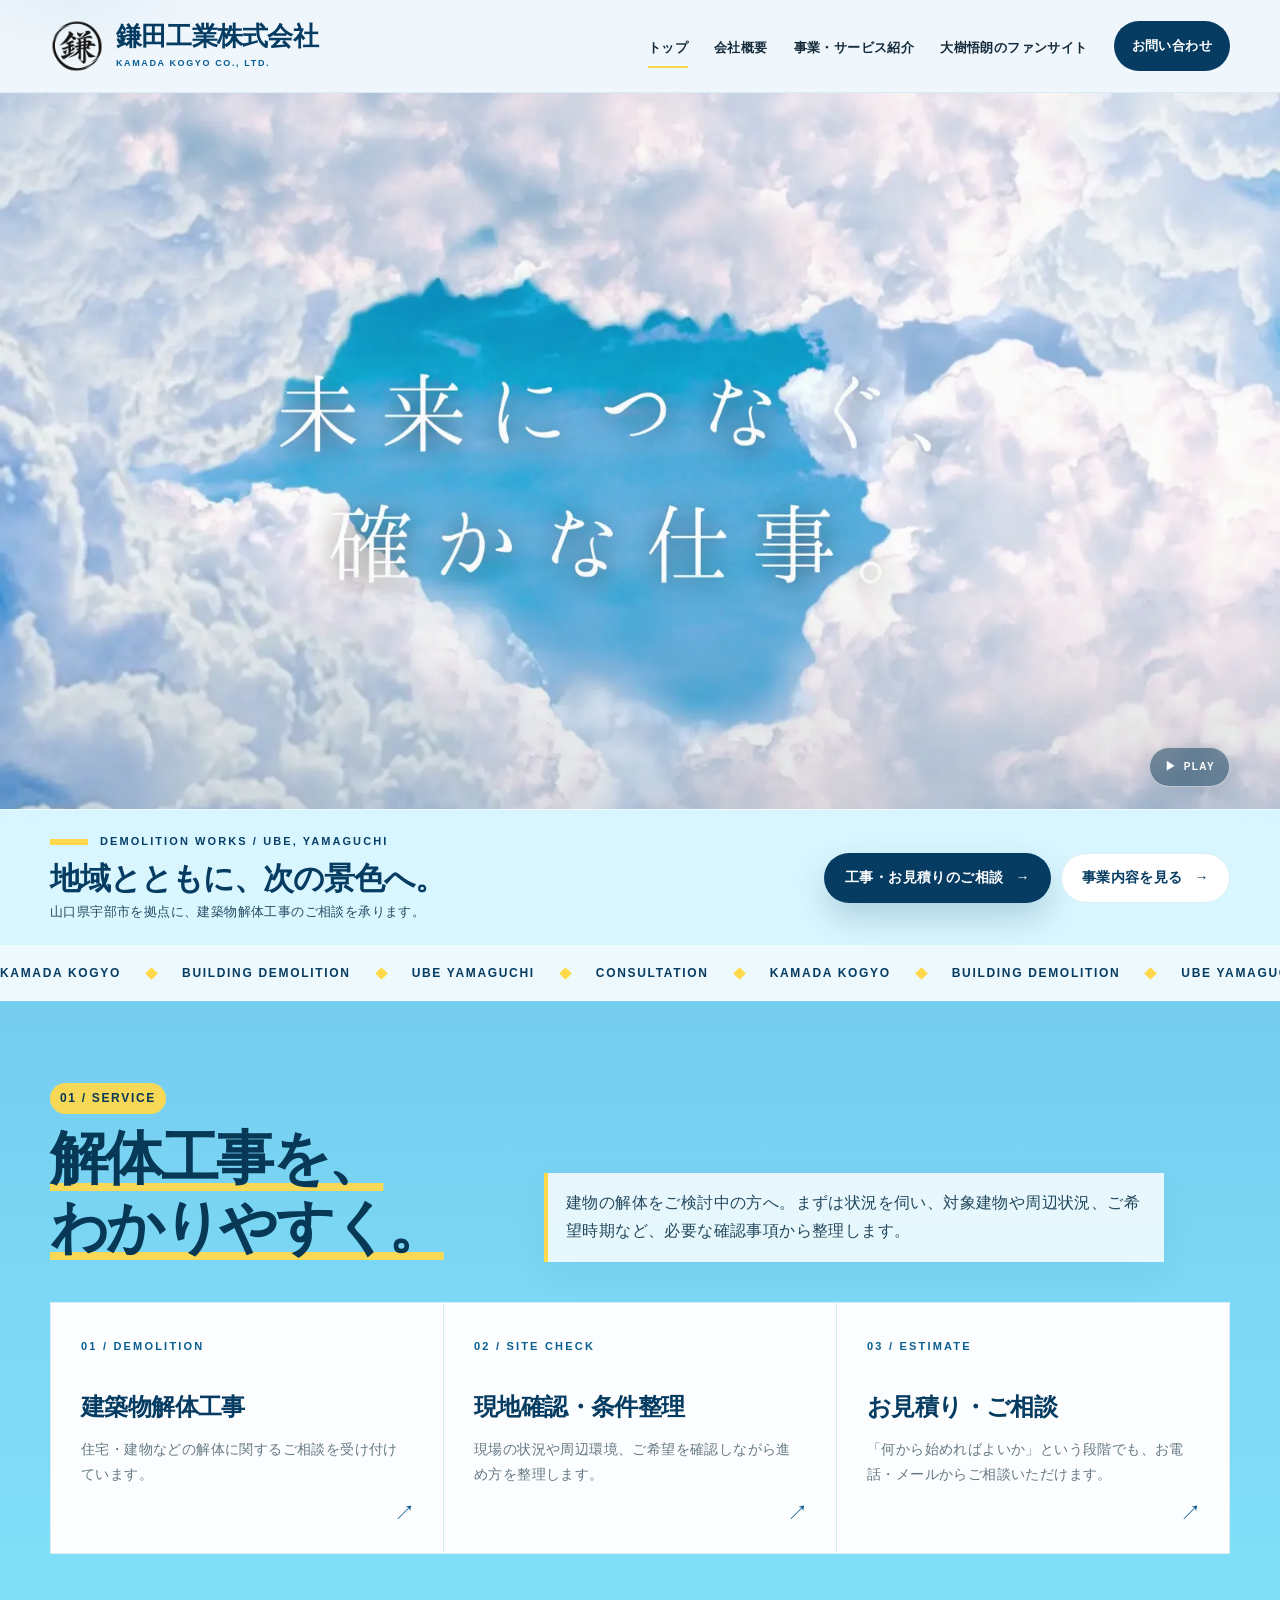
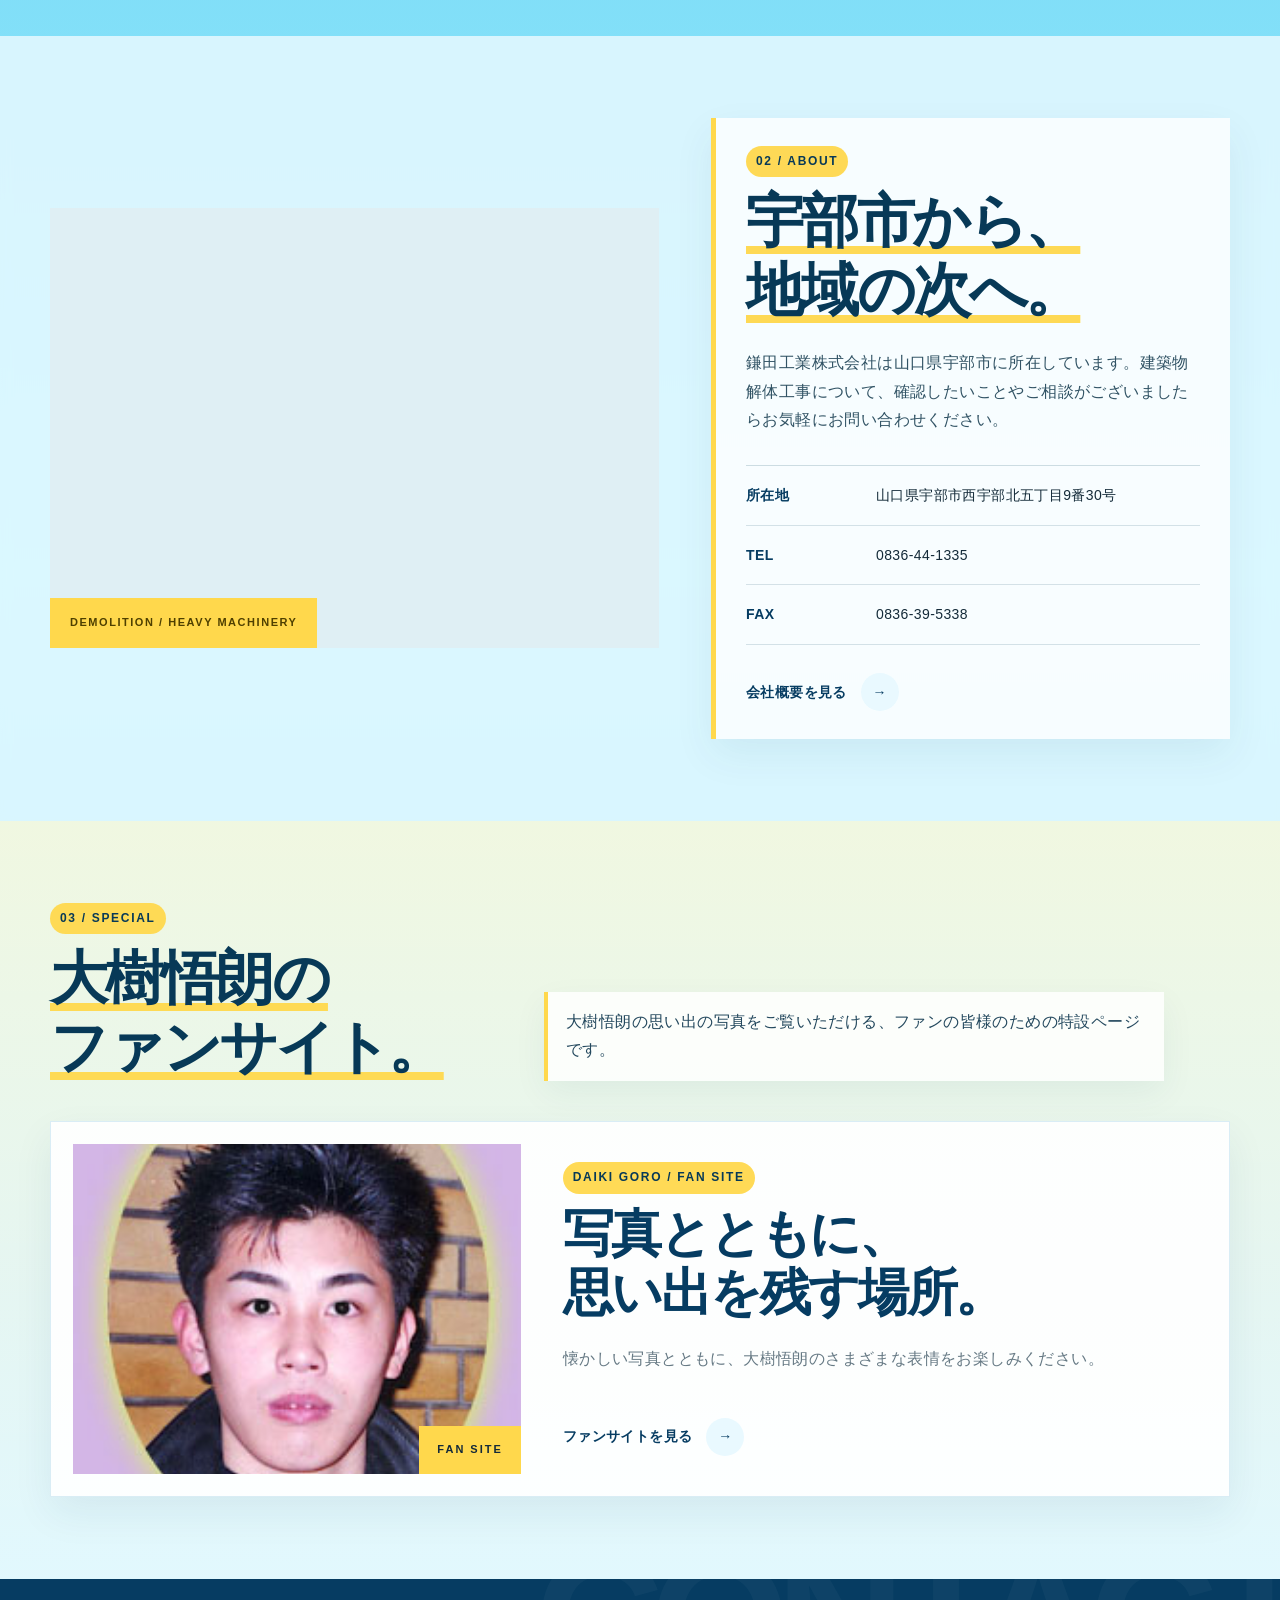
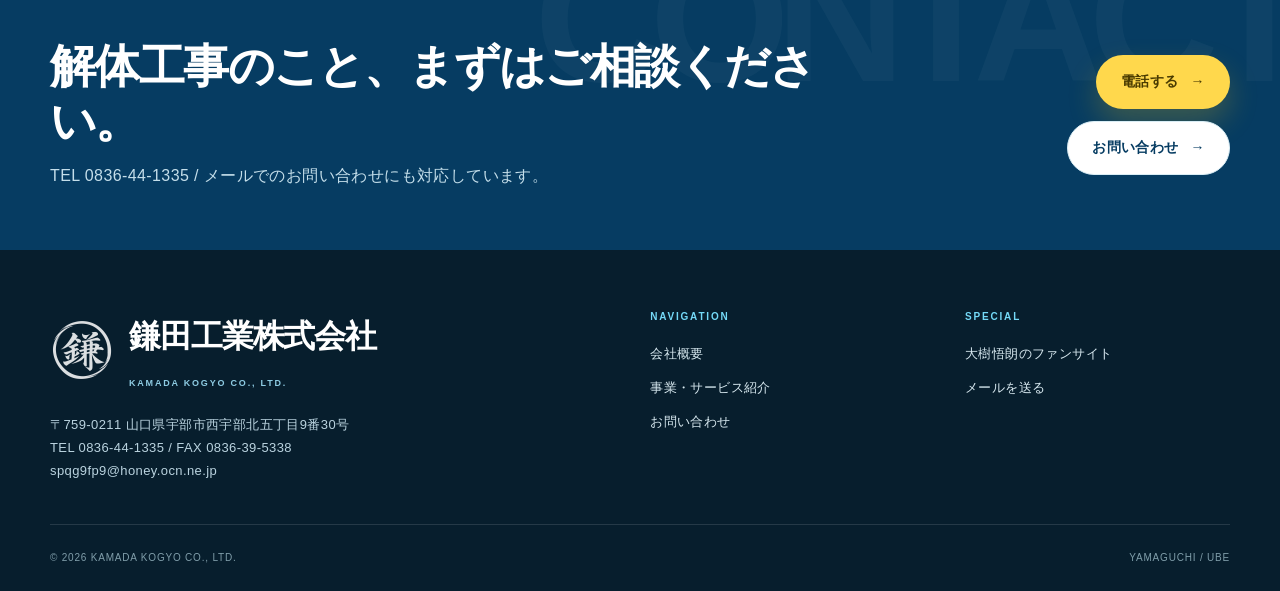
==== commit 9feca084: "Add files via upload" ====
--- a/index.html
+++ b/index.html
@@ -17,10 +17,13 @@
 <main id="main">
 <section class="home-hero home-hero-video" aria-label="メインビジュアル">
   <div class="hero-video-stage">
-    <video class="hero-video" autoplay muted loop playsinline preload="metadata" aria-label="鎌田工業株式会社 メインビジュアル動画">
-      <source src="assets/video/kamada-top-mobile.mp4" media="(max-width: 767px)" type="video/mp4">
-      <source src="assets/video/kamada-top-pc.mp4" type="video/mp4">
-    </video>
+    <video class="hero-video" autoplay muted loop playsinline webkit-playsinline preload="auto"
+      poster="assets/video/kamada-top-poster.webp"
+      data-pc-src="assets/video/kamada-top-pc.mp4"
+      data-mobile-src="assets/video/kamada-top-mobile-v2.mp4"
+      data-pc-poster="assets/video/kamada-top-poster.webp"
+      data-mobile-poster="assets/video/kamada-top-poster-mobile-v2.webp"
+      aria-label="鎌田工業株式会社 メインビジュアル動画"></video>
     <div class="hero-video-overlay" aria-hidden="true"></div>
     <div class="container hero-video-controls">
       <button class="hero-video-toggle" type="button" aria-label="メインビジュアル動画を一時停止" aria-pressed="false">
--- a/assets/css/style.css
+++ b/assets/css/style.css
@@ -817,7 +817,6 @@
   .hero-video-actions .btn{width:100%;min-height:48px}
 }
 @media(prefers-reduced-motion:reduce){
-  .hero-video{display:none}
   .hero-video-toggle{display:none}
 }
 
@@ -830,7 +829,7 @@
     aspect-ratio:9/16!important;
     min-height:0!important;
     max-height:none!important;
-    background:#6fcff1 url("../video/kamada-top-poster-mobile.webp") center center/cover no-repeat!important;
+    background:#6fcff1 url("../video/kamada-top-poster-mobile-v2.webp") center center/cover no-repeat!important;
   }
   .hero-video{
     object-fit:cover;
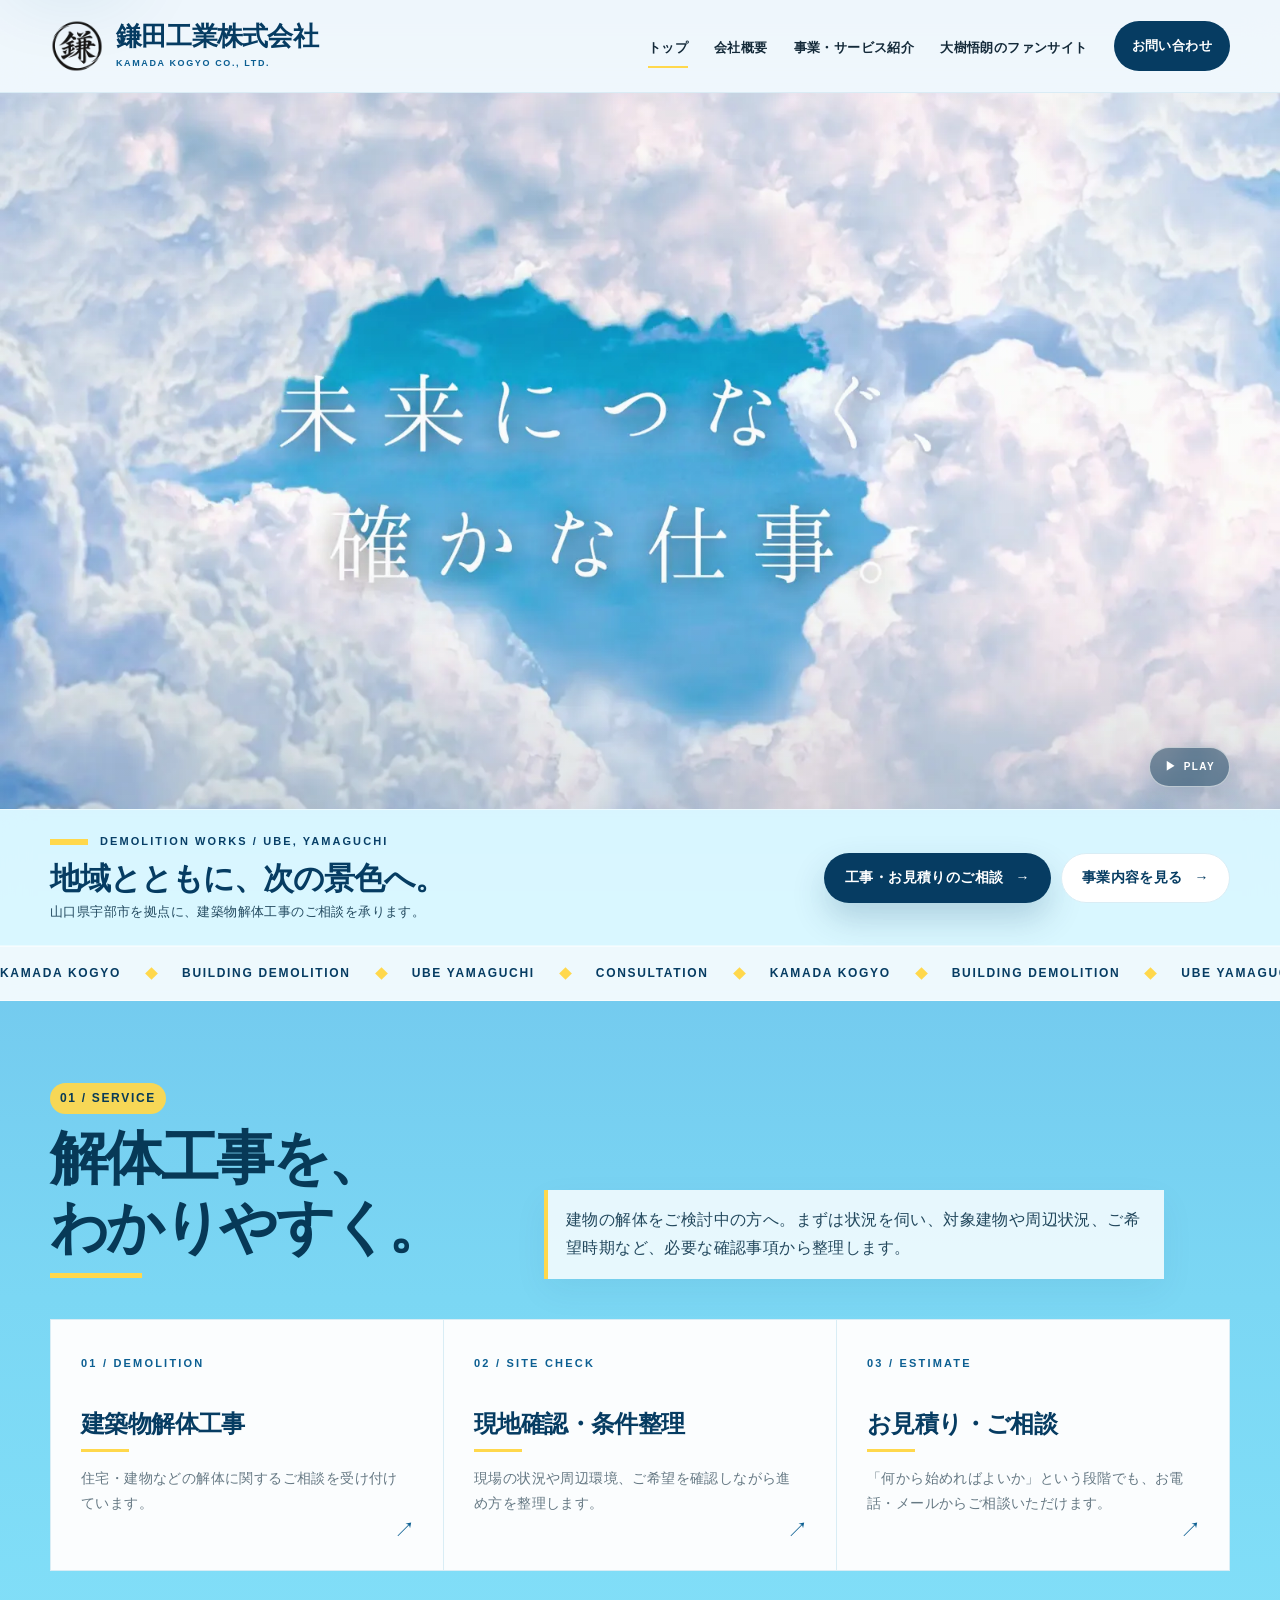
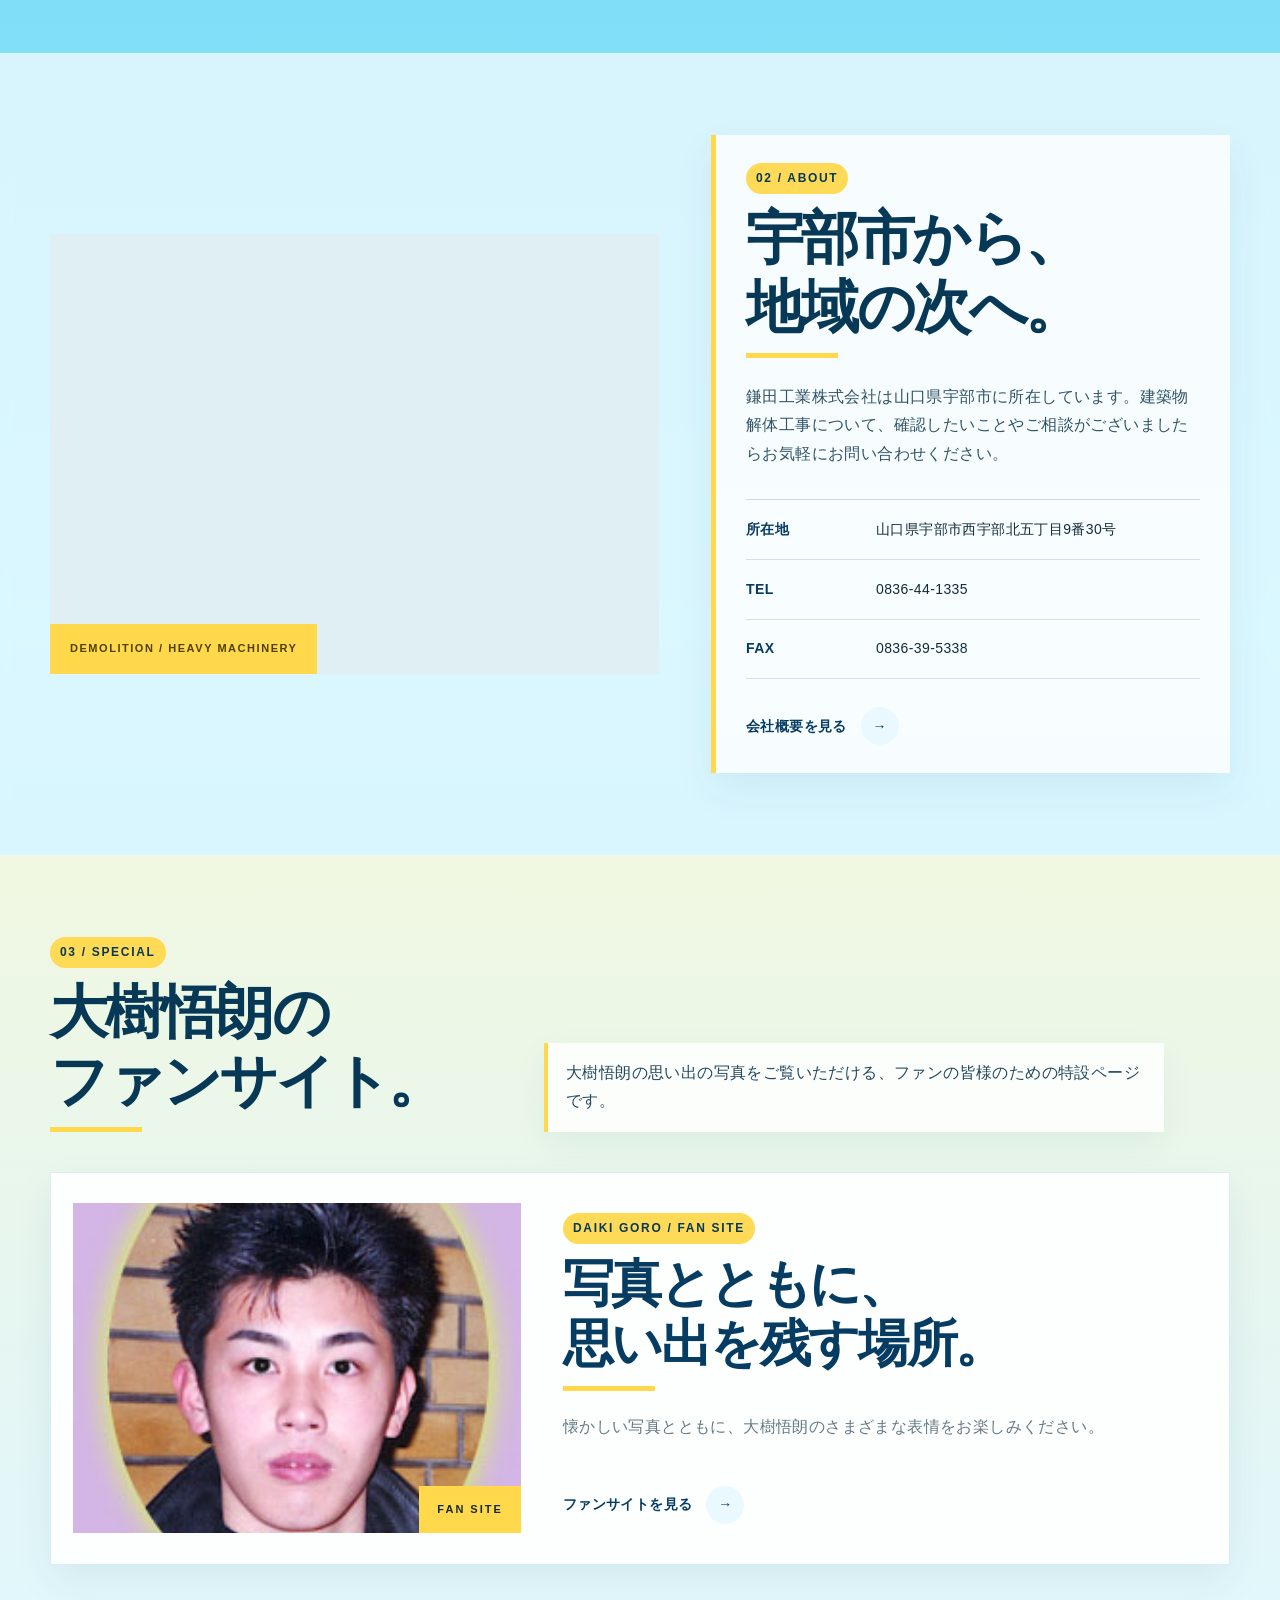
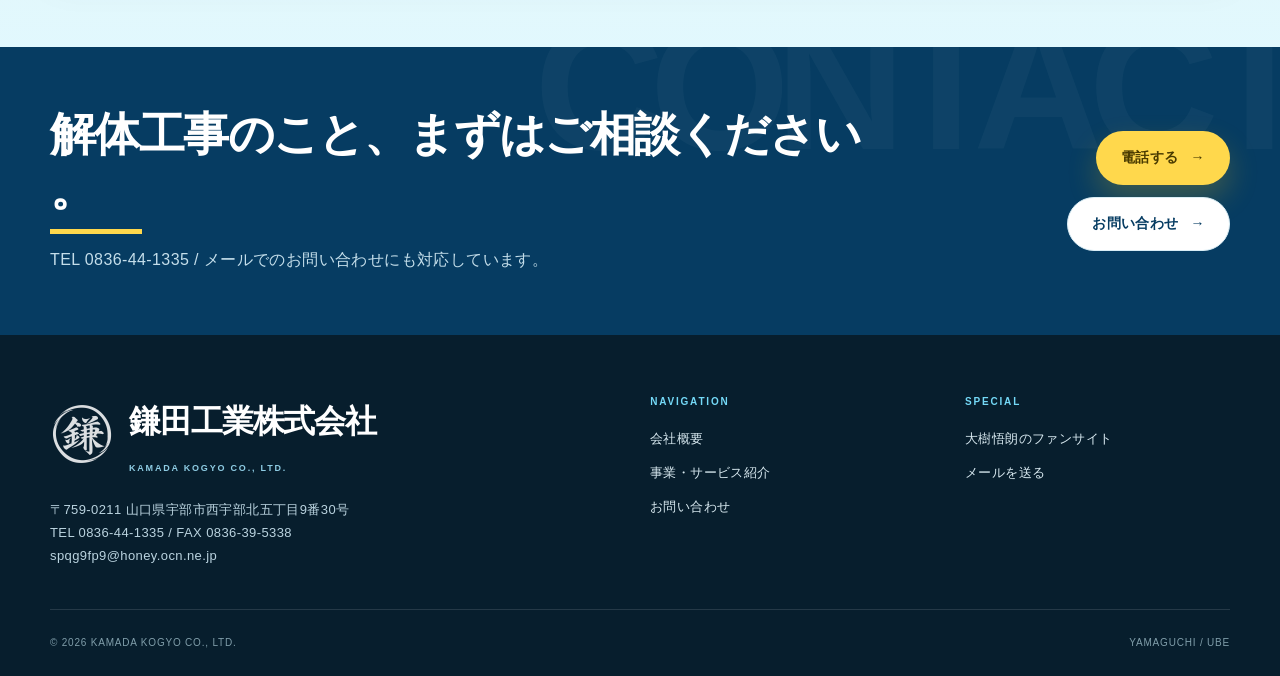
==== commit 13677a2e: "Add files via upload" ====
--- a/index.html
+++ b/index.html
@@ -3,10 +3,15 @@
 <head>
 <meta charset="utf-8"><meta name="viewport" content="width=device-width,initial-scale=1">
 <meta name="description" content="山口県宇部市の鎌田工業株式会社。建築物解体工事のご相談・お問い合わせを承ります。">
-<title>鎌田工業株式会社｜山口県宇部市・建築物解体工事</title>
+<title>【公式】鎌田工業株式会社</title><meta property="og:title" content="【公式】鎌田工業株式会社"><meta property="og:site_name" content="【公式】鎌田工業株式会社"><meta name="twitter:title" content="【公式】鎌田工業株式会社">
 <link rel="preconnect" href="https://images.unsplash.com">
-<link rel="stylesheet" href="assets/css/style.css">
-</head>
+<link rel="stylesheet" href="assets/css/style.css?v=20260925-motion-loader-v1">
+<script type="application/ld+json">{
+  "@context": "https://schema.org",
+  "@type": "WebSite",
+  "name": "【公式】鎌田工業株式会社",
+  "alternateName": "鎌田工業株式会社"
+}</script></head>
 <body>
 <div class="scroll-progress" aria-hidden="true"></div><a class="skip-link" href="#main">本文へ移動</a>
 <header class="site-header"><div class="container header-inner">
@@ -17,13 +22,14 @@
 <main id="main">
 <section class="home-hero home-hero-video" aria-label="メインビジュアル">
   <div class="hero-video-stage">
-    <video class="hero-video" autoplay muted loop playsinline webkit-playsinline preload="auto"
+    <video class="hero-video hero-video-pc" autoplay muted loop playsinline webkit-playsinline preload="auto"
       poster="assets/video/kamada-top-poster.webp"
-      data-pc-src="assets/video/kamada-top-pc.mp4"
-      data-mobile-src="assets/video/kamada-top-mobile-v2.mp4"
-      data-pc-poster="assets/video/kamada-top-poster.webp"
-      data-mobile-poster="assets/video/kamada-top-poster-mobile-v2.webp"
-      aria-label="鎌田工業株式会社 メインビジュアル動画"></video>
+      src="assets/video/kamada-top-pc.mp4"
+      aria-label="鎌田工業株式会社 PC用メインビジュアル動画"></video>
+    <video class="hero-video hero-video-mobile" autoplay muted loop playsinline webkit-playsinline preload="auto"
+      poster="assets/video/kamada-top-poster-mobile-exact-20260925.webp"
+      src="assets/video/kamada-top-mobile-exact-20260925.mp4"
+      aria-label="鎌田工業株式会社 スマートフォン用メインビジュアル動画"></video>
     <div class="hero-video-overlay" aria-hidden="true"></div>
     <div class="container hero-video-controls">
       <button class="hero-video-toggle" type="button" aria-label="メインビジュアル動画を一時停止" aria-pressed="false">
@@ -53,4 +59,4 @@
 <section class="cta-band"><div class="container cta-inner"><div><h2>解体工事のこと、まずはご相談ください。</h2><p>TEL 0836-44-1335 / メールでのお問い合わせにも対応しています。</p></div><div class="cta-actions"><a class="btn btn-yellow" href="tel:0836441335">電話する <span class="arrow">→</span></a><a class="btn btn-outline" href="contact.html">お問い合わせ <span class="arrow">→</span></a></div></div></section>
 </main>
 <footer class="site-footer"><div class="container"><div class="footer-top"><div><div class="footer-brand footer-brand-with-logo"><img src="assets/img/kamada-logo.png" alt="鎌田工業株式会社 ロゴ"><span>鎌田工業株式会社<small>KAMADA KOGYO CO., LTD.</small></span></div><p class="footer-address">〒759-0211 山口県宇部市西宇部北五丁目9番30号<br>TEL 0836-44-1335 / FAX 0836-39-5338<br>spqg9fp9@honey.ocn.ne.jp</p></div><div><div class="footer-title">NAVIGATION</div><div class="footer-links"><a href="company.html">会社概要</a><a href="services.html">事業・サービス紹介</a><a href="contact.html">お問い合わせ</a></div></div><div><div class="footer-title">SPECIAL</div><div class="footer-links"><a href="karaoke.html">大樹悟朗のファンサイト</a><a href="mailto:spqg9fp9@honey.ocn.ne.jp">メールを送る</a></div></div></div><div class="footer-bottom"><span>© <span data-year></span> KAMADA KOGYO CO., LTD.</span><span>YAMAGUCHI / UBE</span></div></div></footer>
-<button class="to-top" type="button" aria-label="ページ上部へ">↑</button><script src="assets/js/main.js"></script></body></html>
+<button class="to-top" type="button" aria-label="ページ上部へ">↑</button><script src="assets/js/main.js?v=20260925-motion-loader-v1"></script></body></html>
--- a/assets/css/style.css
+++ b/assets/css/style.css
@@ -836,3 +836,314 @@
     object-position:center center;
   }
 }
+
+
+/* =========================================================
+   Definitive TOP video split: PC / smartphone
+   The mobile video is a separate element so iOS Safari cannot retain the PC source.
+   ========================================================= */
+.hero-video-pc{display:block!important}
+.hero-video-mobile{display:none!important}
+
+@media(max-width:767px){
+  .hero-video-stage{
+    aspect-ratio:9/16!important;
+    min-height:0!important;
+    max-height:none!important;
+    background:#6fcff1 url("../video/kamada-top-poster-mobile-exact-20260925.webp") center center/contain no-repeat!important;
+  }
+  .hero-video-pc{display:none!important}
+  .hero-video-mobile{
+    display:block!important;
+    object-fit:contain!important;
+    object-position:center center!important;
+    background:#6fcff1;
+  }
+}
+
+@media(min-width:768px){
+  .hero-video-pc{display:block!important}
+  .hero-video-mobile{display:none!important}
+}
+
+
+/* Mobile navigation: full-viewport layer above the hero video. */
+@media (max-width:980px) {
+  .site-header { z-index:9000; -webkit-backdrop-filter:none; backdrop-filter:none; }
+  .menu-btn { z-index:9002; }
+  .nav {
+    position:fixed!important;
+    top:var(--header-h)!important;
+    right:0!important;
+    bottom:0!important;
+    left:0!important;
+    width:100%!important;
+    height:calc(100vh - var(--header-h));
+    height:calc(100dvh - var(--header-h));
+    z-index:9001!important;
+    background:#f7fcff!important;
+    opacity:0;
+    visibility:hidden;
+    pointer-events:none;
+    overflow-y:auto;
+    overscroll-behavior:contain;
+    -webkit-overflow-scrolling:touch;
+    padding:20px max(24px,env(safe-area-inset-right)) calc(36px + env(safe-area-inset-bottom)) max(24px,env(safe-area-inset-left))!important;
+    transform:translateX(100%);
+    transition:transform .3s ease, opacity .2s ease, visibility .3s;
+    box-shadow:0 12px 24px rgba(6,60,98,.09);
+  }
+  .nav.open {transform:translateX(0)!important;opacity:1;visibility:visible;pointer-events:auto;}
+  .nav a {display:block!important;flex:0 0 auto;color:#063c62!important;font-size:17px!important;padding:19px 8px!important;border-bottom:1px solid #d9edf5!important;white-space:normal!important;}
+  .nav .nav-contact {color:#fff!important; margin-top:22px!important;border:0!important;}
+  body.nav-open {overflow:hidden!important;}
+  body.nav-open .to-top {visibility:hidden;}
+}
+
+/* Final iOS Safari menu stacking safeguard */
+@media (max-width:980px) {
+  body > .nav { isolation:isolate; }
+  body > .nav.open { z-index:2147483000!important; }
+  .site-header { z-index:2147483001!important; }
+  .menu-btn { z-index:2147483002!important; }
+}
+
+/* =========================================================
+   2026-09-25 Site-wide text motion + logo page transition
+   ========================================================= */
+
+/* Text motion is progressively enhanced by JavaScript. Content remains visible
+   when JavaScript is unavailable. */
+.motion-heading{
+  position:relative;
+}
+.motion-heading .motion-char{
+  display:inline-block;
+  opacity:0;
+  transform:translate3d(0,.85em,0) rotate(1.5deg);
+  filter:blur(5px);
+  transition:
+    transform .72s cubic-bezier(.16,.76,.22,1),
+    opacity .58s ease,
+    filter .58s ease;
+  transition-delay:var(--char-delay,0ms);
+  will-change:transform,opacity,filter;
+}
+.motion-heading.motion-visible .motion-char{
+  opacity:1;
+  transform:translate3d(0,0,0) rotate(0);
+  filter:blur(0);
+}
+
+.motion-copy,
+.motion-label,
+.motion-card-text{
+  opacity:0;
+  transform:translate3d(0,22px,0);
+  transition:
+    opacity .72s ease var(--motion-delay,0ms),
+    transform .78s cubic-bezier(.18,.76,.2,1) var(--motion-delay,0ms);
+  will-change:transform,opacity;
+}
+.motion-label{
+  transform:translate3d(-18px,0,0);
+  transition-duration:.62s;
+}
+.motion-card-text{
+  transform:translate3d(0,16px,0);
+}
+.motion-copy.motion-visible,
+.motion-label.motion-visible,
+.motion-card-text.motion-visible{
+  opacity:1;
+  transform:translate3d(0,0,0);
+}
+
+/* A small yellow sweep accents major headings as they enter. */
+.motion-heading::after{
+  content:"";
+  display:block;
+  width:min(92px,28%);
+  height:5px;
+  margin-top:12px;
+  background:var(--yellow);
+  transform:scaleX(0);
+  transform-origin:left center;
+  transition:transform .7s cubic-bezier(.2,.78,.2,1) .22s;
+}
+.motion-heading.motion-visible::after{transform:scaleX(1)}
+.page-title.motion-heading::after,
+.fan-hero-copy h1.motion-heading::after{height:6px;width:min(120px,30%)}
+.service-card h3.motion-heading::after,
+.service-item h3.motion-heading::after,
+.flow-item h3.motion-heading::after{height:3px;width:48px;margin-top:9px}
+
+/* Keep compact UI text from gaining an accent rule. */
+.footer-title.motion-heading::after,
+.brand-main.motion-heading::after,
+.nav a.motion-heading::after{display:none}
+
+/* Image / card text follows the image reveal with a slight stagger. */
+.service-card .service-no,
+.service-card h3,
+.service-card p,
+.service-item .num,
+.service-item h3,
+.service-item p,
+.flow-item .num,
+.flow-item h3,
+.flow-item p{
+  backface-visibility:hidden;
+}
+
+/* Logo transition shown while moving between internal pages. */
+.page-transition{
+  position:fixed;
+  inset:0;
+  z-index:2147483646;
+  display:grid;
+  place-items:center;
+  background:
+    radial-gradient(circle at 50% 44%,rgba(255,255,255,.18),transparent 25%),
+    linear-gradient(160deg,#0b5f93 0%,#54b8e7 46%,#87e6fa 100%);
+  transform:translate3d(0,102%,0);
+  visibility:hidden;
+  pointer-events:none;
+  transition:
+    transform .58s cubic-bezier(.76,0,.24,1),
+    visibility 0s linear .58s;
+  overflow:hidden;
+}
+.page-transition::before,
+.page-transition::after{
+  content:"";
+  position:absolute;
+  border-radius:50%;
+  border:1px solid rgba(255,255,255,.22);
+  pointer-events:none;
+}
+.page-transition::before{width:68vmin;height:68vmin}
+.page-transition::after{width:88vmin;height:88vmin;border-color:rgba(255,216,76,.22)}
+.page-transition.is-active{
+  transform:translate3d(0,0,0);
+  visibility:visible;
+  pointer-events:auto;
+  transition:transform .58s cubic-bezier(.76,0,.24,1),visibility 0s;
+}
+.page-transition-inner{
+  position:relative;
+  z-index:1;
+  display:flex;
+  flex-direction:column;
+  align-items:center;
+  gap:17px;
+  color:#fff;
+  text-align:center;
+}
+.page-transition-mark{
+  position:relative;
+  width:clamp(92px,12vw,142px);
+  aspect-ratio:1;
+  display:grid;
+  place-items:center;
+}
+.page-transition-mark::before{
+  content:"";
+  position:absolute;
+  inset:-11px;
+  border-radius:50%;
+  border:2px solid rgba(255,255,255,.26);
+  border-top-color:var(--yellow);
+  border-right-color:rgba(255,216,76,.72);
+  opacity:.1;
+}
+.page-transition-mark img{
+  width:100%;
+  height:100%;
+  object-fit:contain;
+  filter:brightness(0) invert(1);
+  opacity:0;
+  transform:scale(.78) rotate(-8deg);
+}
+.page-transition-name{
+  margin:0;
+  font-size:11px;
+  font-weight:900;
+  letter-spacing:.28em;
+  text-indent:.28em;
+  opacity:0;
+  transform:translateY(10px);
+}
+.page-transition-dots{
+  display:flex;
+  gap:7px;
+  height:8px;
+}
+.page-transition-dots i{
+  width:6px;
+  height:6px;
+  border-radius:50%;
+  background:var(--yellow);
+  opacity:.25;
+}
+.page-transition.is-active .page-transition-mark::before{
+  opacity:1;
+  animation:kamada-loader-ring .9s linear infinite;
+}
+.page-transition.is-active .page-transition-mark img{
+  animation:kamada-loader-logo .68s cubic-bezier(.18,.78,.18,1) .12s both,
+            kamada-loader-pulse 1.2s ease-in-out .8s infinite;
+}
+.page-transition.is-active .page-transition-name{
+  animation:kamada-loader-copy .5s ease .28s both;
+}
+.page-transition.is-active .page-transition-dots i:nth-child(1){animation:kamada-loader-dot .9s ease-in-out .15s infinite}
+.page-transition.is-active .page-transition-dots i:nth-child(2){animation:kamada-loader-dot .9s ease-in-out .30s infinite}
+.page-transition.is-active .page-transition-dots i:nth-child(3){animation:kamada-loader-dot .9s ease-in-out .45s infinite}
+
+@keyframes kamada-loader-ring{to{transform:rotate(360deg)}}
+@keyframes kamada-loader-logo{
+  from{opacity:0;transform:scale(.78) rotate(-8deg)}
+  to{opacity:1;transform:scale(1) rotate(0)}
+}
+@keyframes kamada-loader-pulse{50%{transform:scale(.96);opacity:.78}}
+@keyframes kamada-loader-copy{
+  from{opacity:0;transform:translateY(10px);letter-spacing:.4em}
+  to{opacity:.94;transform:none;letter-spacing:.28em}
+}
+@keyframes kamada-loader-dot{0%,100%{opacity:.2;transform:translateY(0)}50%{opacity:1;transform:translateY(-4px)}}
+
+body.is-page-leaving{overflow:hidden!important}
+body.is-page-leaving .site-header,
+body.is-page-leaving main,
+body.is-page-leaving .site-footer{
+  pointer-events:none;
+}
+
+@media(max-width:640px){
+  .motion-heading .motion-char{transition-duration:.58s}
+  .motion-heading::after{height:4px;margin-top:9px}
+  .page-transition-mark{width:104px}
+  .page-transition-name{font-size:9px;letter-spacing:.23em;text-indent:.23em}
+}
+
+@media(prefers-reduced-motion:reduce){
+  .motion-heading .motion-char,
+  .motion-copy,
+  .motion-label,
+  .motion-card-text{
+    opacity:1!important;
+    transform:none!important;
+    filter:none!important;
+    transition:none!important;
+  }
+  .motion-heading::after{transform:scaleX(1)!important;transition:none!important}
+  .page-transition{transition:none!important}
+  .page-transition-mark::before,
+  .page-transition-mark img,
+  .page-transition-name,
+  .page-transition-dots i{animation:none!important}
+  .page-transition.is-active .page-transition-mark::before{opacity:1}
+  .page-transition.is-active .page-transition-mark img,
+  .page-transition.is-active .page-transition-name{opacity:1;transform:none}
+}
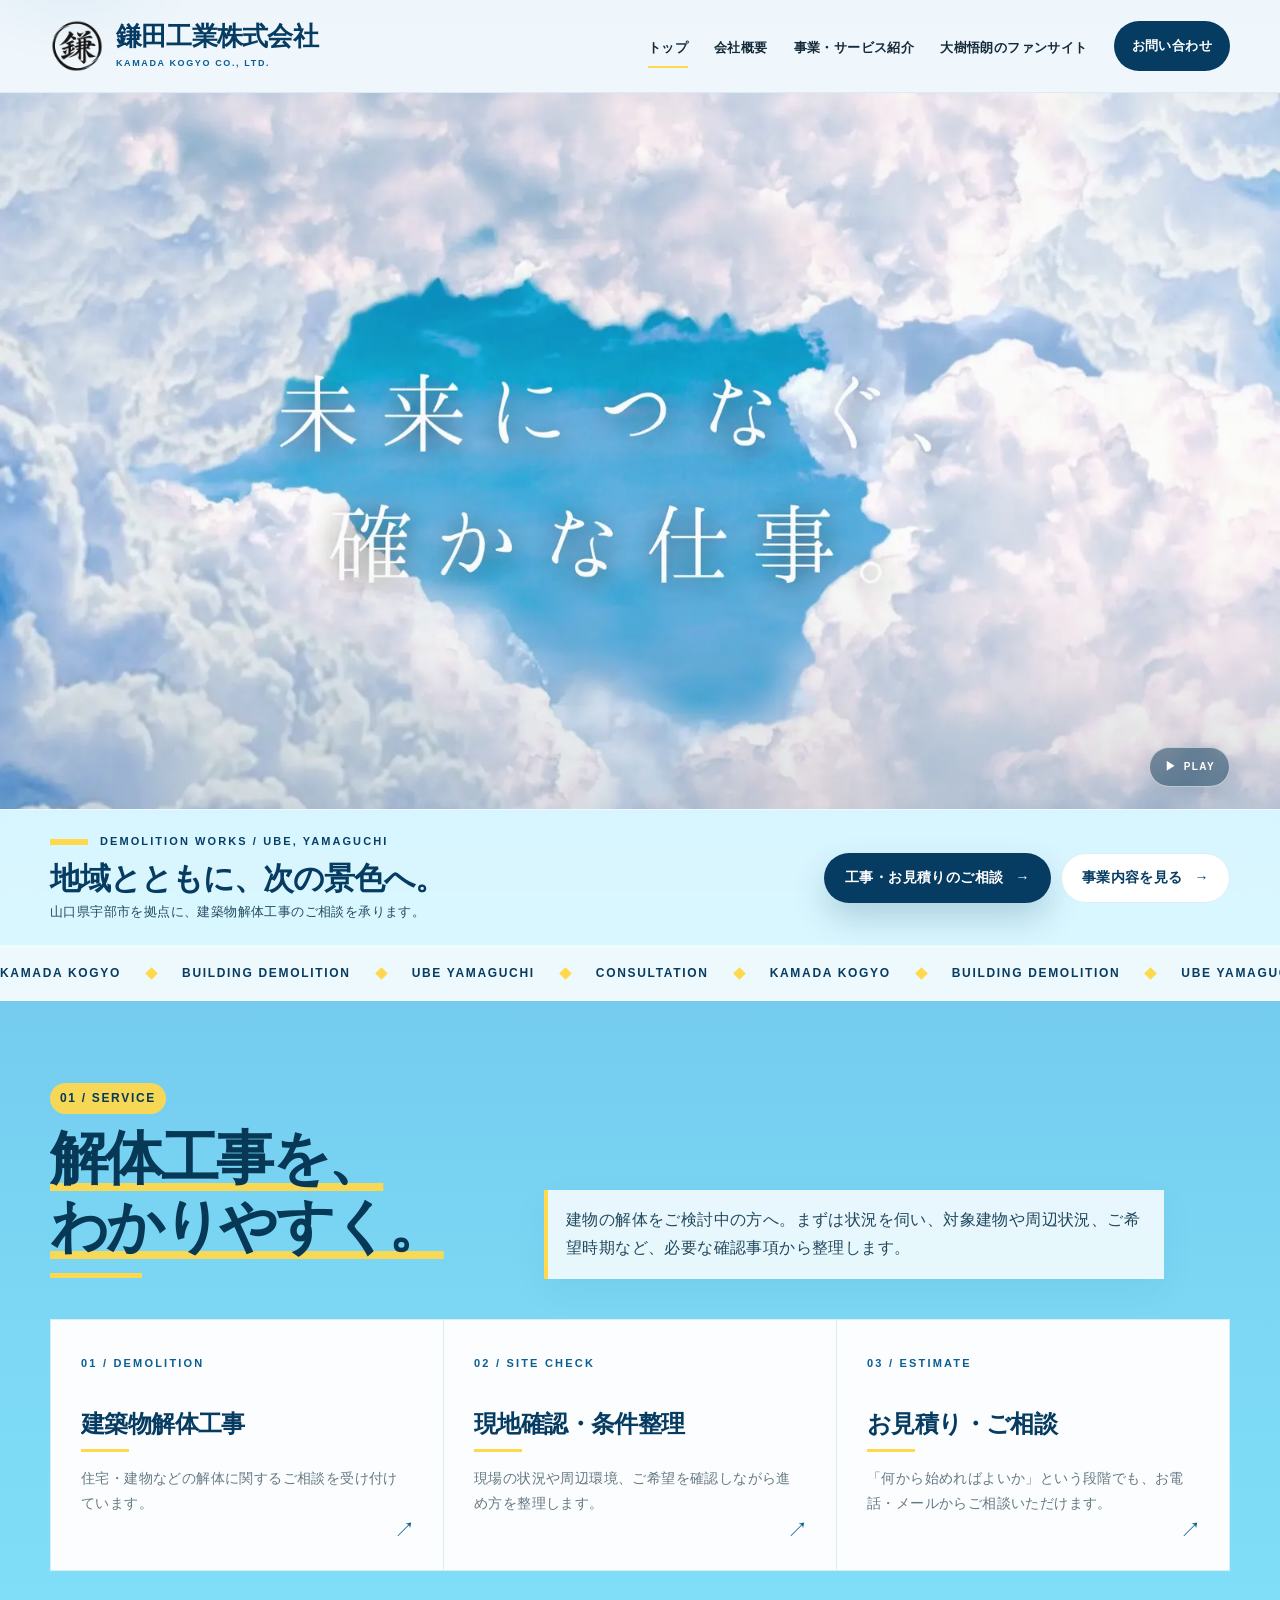
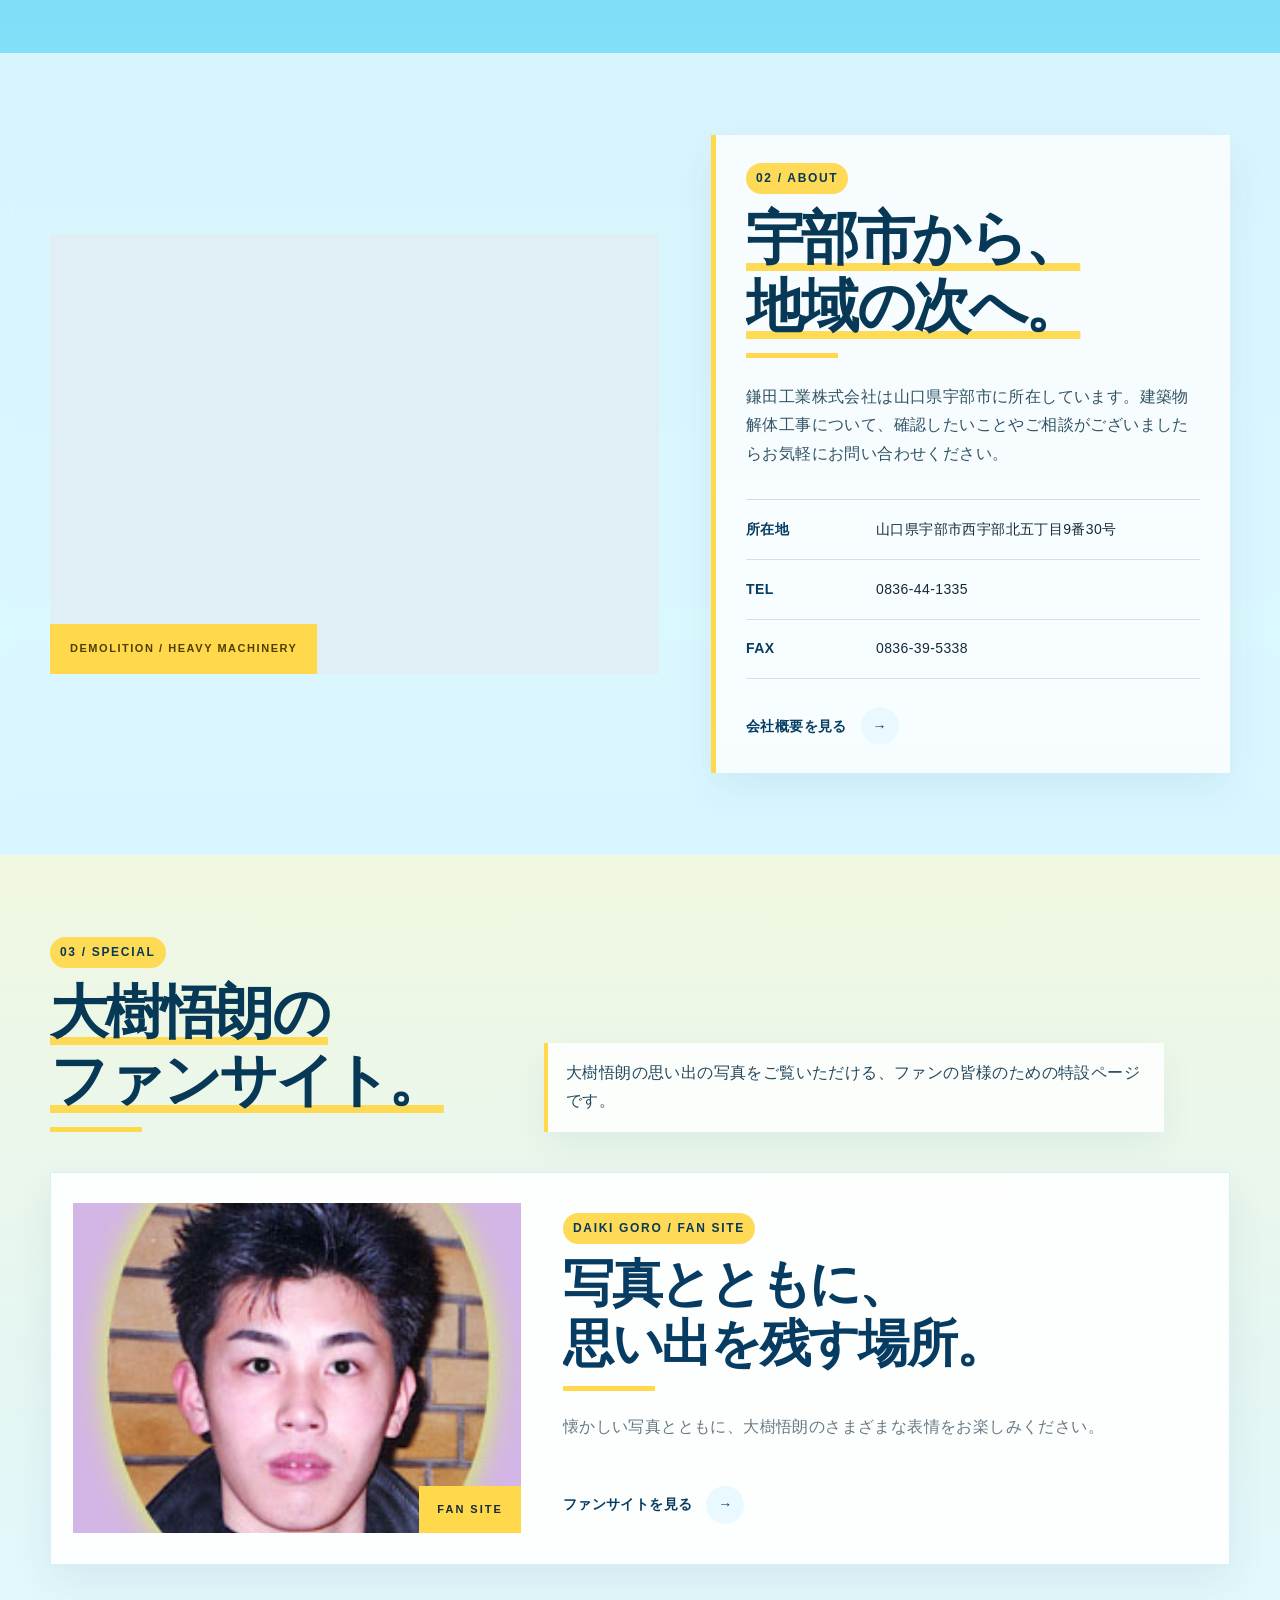
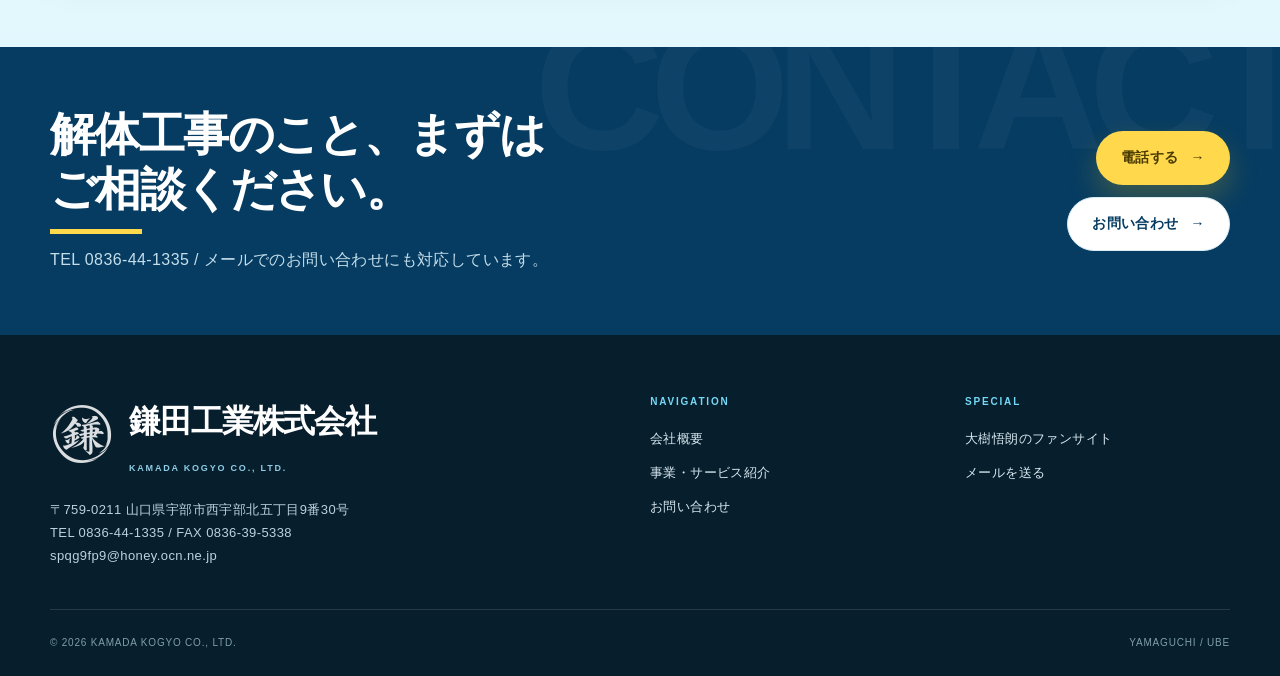
==== commit db1d0bb9: "Add files via upload" ====
--- a/index.html
+++ b/index.html
@@ -5,7 +5,7 @@
 <meta name="description" content="山口県宇部市の鎌田工業株式会社。建築物解体工事のご相談・お問い合わせを承ります。">
 <title>【公式】鎌田工業株式会社</title><meta property="og:title" content="【公式】鎌田工業株式会社"><meta property="og:site_name" content="【公式】鎌田工業株式会社"><meta name="twitter:title" content="【公式】鎌田工業株式会社">
 <link rel="preconnect" href="https://images.unsplash.com">
-<link rel="stylesheet" href="assets/css/style.css?v=20260925-motion-loader-v1">
+<link rel="stylesheet" href="assets/css/style.css?v=20260925-wrap-fix-v2">
 <script type="application/ld+json">{
   "@context": "https://schema.org",
   "@type": "WebSite",
@@ -56,7 +56,7 @@
 <section class="section section-soft"><div class="container photo-split"><div class="photo-panel reveal-clip"><img data-parallax=".05" src="https://images.unsplash.com/photo-1751989708564-e346e4160718?auto=format&amp;fit=crop&amp;w=1500&amp;q=80" alt="重機による建物解体のイメージ"><span class="photo-tag">DEMOLITION / HEAVY MACHINERY</span></div><div class="text-stack reveal"><div class="section-index">02 / ABOUT</div><h2 class="section-title">宇部市から、<br>地域の次へ。</h2><p>鎌田工業株式会社は山口県宇部市に所在しています。建築物解体工事について、確認したいことやご相談がございましたらお気軽にお問い合わせください。</p><ul class="fact-list"><li><strong>所在地</strong><span>山口県宇部市西宇部北五丁目9番30号</span></li><li><strong>TEL</strong><span>0836-44-1335</span></li><li><strong>FAX</strong><span>0836-39-5338</span></li></ul><a class="link-arrow" href="company.html">会社概要を見る <i>→</i></a></div></div></section>
 <section class="section section-yellow"><div class="container"><div class="section-head"><div class="reveal"><div class="section-index">03 / SPECIAL</div><h2 class="section-title">大樹悟朗の<br>ファンサイト。</h2></div><p class="section-lead reveal reveal-delay-1">大樹悟朗の思い出の写真をご覧いただける、ファンの皆様のための特設ページです。</p></div>
 <div class="fan-teaser reveal"><div class="fan-teaser-photo"><img src="assets/img/daiki-goro-4.jpg" alt="大樹悟朗ファンサイト掲載写真"></div><div class="fan-teaser-copy"><div class="section-index">DAIKI GORO / FAN SITE</div><h2>写真とともに、<br>思い出を残す場所。</h2><p>懐かしい写真とともに、大樹悟朗のさまざまな表情をお楽しみください。</p><a class="link-arrow" href="karaoke.html">ファンサイトを見る <i>→</i></a></div></div></div></section>
-<section class="cta-band"><div class="container cta-inner"><div><h2>解体工事のこと、まずはご相談ください。</h2><p>TEL 0836-44-1335 / メールでのお問い合わせにも対応しています。</p></div><div class="cta-actions"><a class="btn btn-yellow" href="tel:0836441335">電話する <span class="arrow">→</span></a><a class="btn btn-outline" href="contact.html">お問い合わせ <span class="arrow">→</span></a></div></div></section>
+<section class="cta-band"><div class="container cta-inner"><div><h2><span class="heading-unit">解体工事のこと、</span><wbr><span class="heading-unit">まずは</span><wbr><span class="heading-unit">ご相談ください。</span></h2><p>TEL 0836-44-1335 / メールでのお問い合わせにも対応しています。</p></div><div class="cta-actions"><a class="btn btn-yellow" href="tel:0836441335">電話する <span class="arrow">→</span></a><a class="btn btn-outline" href="contact.html">お問い合わせ <span class="arrow">→</span></a></div></div></section>
 </main>
 <footer class="site-footer"><div class="container"><div class="footer-top"><div><div class="footer-brand footer-brand-with-logo"><img src="assets/img/kamada-logo.png" alt="鎌田工業株式会社 ロゴ"><span>鎌田工業株式会社<small>KAMADA KOGYO CO., LTD.</small></span></div><p class="footer-address">〒759-0211 山口県宇部市西宇部北五丁目9番30号<br>TEL 0836-44-1335 / FAX 0836-39-5338<br>spqg9fp9@honey.ocn.ne.jp</p></div><div><div class="footer-title">NAVIGATION</div><div class="footer-links"><a href="company.html">会社概要</a><a href="services.html">事業・サービス紹介</a><a href="contact.html">お問い合わせ</a></div></div><div><div class="footer-title">SPECIAL</div><div class="footer-links"><a href="karaoke.html">大樹悟朗のファンサイト</a><a href="mailto:spqg9fp9@honey.ocn.ne.jp">メールを送る</a></div></div></div><div class="footer-bottom"><span>© <span data-year></span> KAMADA KOGYO CO., LTD.</span><span>YAMAGUCHI / UBE</span></div></div></footer>
-<button class="to-top" type="button" aria-label="ページ上部へ">↑</button><script src="assets/js/main.js?v=20260925-motion-loader-v1"></script></body></html>
+<button class="to-top" type="button" aria-label="ページ上部へ">↑</button><script src="assets/js/main.js?v=20260925-wrap-fix-v2"></script></body></html>
--- a/assets/css/style.css
+++ b/assets/css/style.css
@@ -916,23 +916,26 @@
    when JavaScript is unavailable. */
 .motion-heading{
   position:relative;
-}
-.motion-heading .motion-char{
-  display:inline-block;
   opacity:0;
-  transform:translate3d(0,.85em,0) rotate(1.5deg);
-  filter:blur(5px);
+  transform:translate3d(0,.42em,0);
+  filter:blur(4px);
+  clip-path:inset(0 0 26% 0);
   transition:
-    transform .72s cubic-bezier(.16,.76,.22,1),
+    transform .74s cubic-bezier(.16,.76,.22,1),
     opacity .58s ease,
-    filter .58s ease;
-  transition-delay:var(--char-delay,0ms);
-  will-change:transform,opacity,filter;
-}
-.motion-heading.motion-visible .motion-char{
+    filter .58s ease,
+    clip-path .78s cubic-bezier(.16,.76,.22,1);
+  will-change:transform,opacity,filter,clip-path;
+  line-break:strict;
+  word-break:normal;
+  overflow-wrap:normal;
+  text-wrap:balance;
+}
+.motion-heading.motion-visible{
   opacity:1;
-  transform:translate3d(0,0,0) rotate(0);
+  transform:translate3d(0,0,0);
   filter:blur(0);
+  clip-path:inset(0 0 0 0);
 }
 
 .motion-copy,
@@ -958,6 +961,17 @@
   opacity:1;
   transform:translate3d(0,0,0);
 }
+
+
+/* Japanese heading line-break control: preserve punctuation and semantic phrases. */
+h1,h2,h3{
+  line-break:strict;
+  word-break:normal;
+  overflow-wrap:normal;
+}
+.fan-hero-copy h1 > span{display:inline-block;white-space:nowrap}
+.heading-line{display:inline-block;white-space:nowrap;max-width:100%}
+.heading-unit{display:inline-block;white-space:nowrap}
 
 /* A small yellow sweep accents major headings as they enter. */
 .motion-heading::after{
@@ -1121,14 +1135,14 @@
 }
 
 @media(max-width:640px){
-  .motion-heading .motion-char{transition-duration:.58s}
+  .motion-heading{transition-duration:.58s}
   .motion-heading::after{height:4px;margin-top:9px}
   .page-transition-mark{width:104px}
   .page-transition-name{font-size:9px;letter-spacing:.23em;text-indent:.23em}
 }
 
 @media(prefers-reduced-motion:reduce){
-  .motion-heading .motion-char,
+  .motion-heading,
   .motion-copy,
   .motion-label,
   .motion-card-text{
